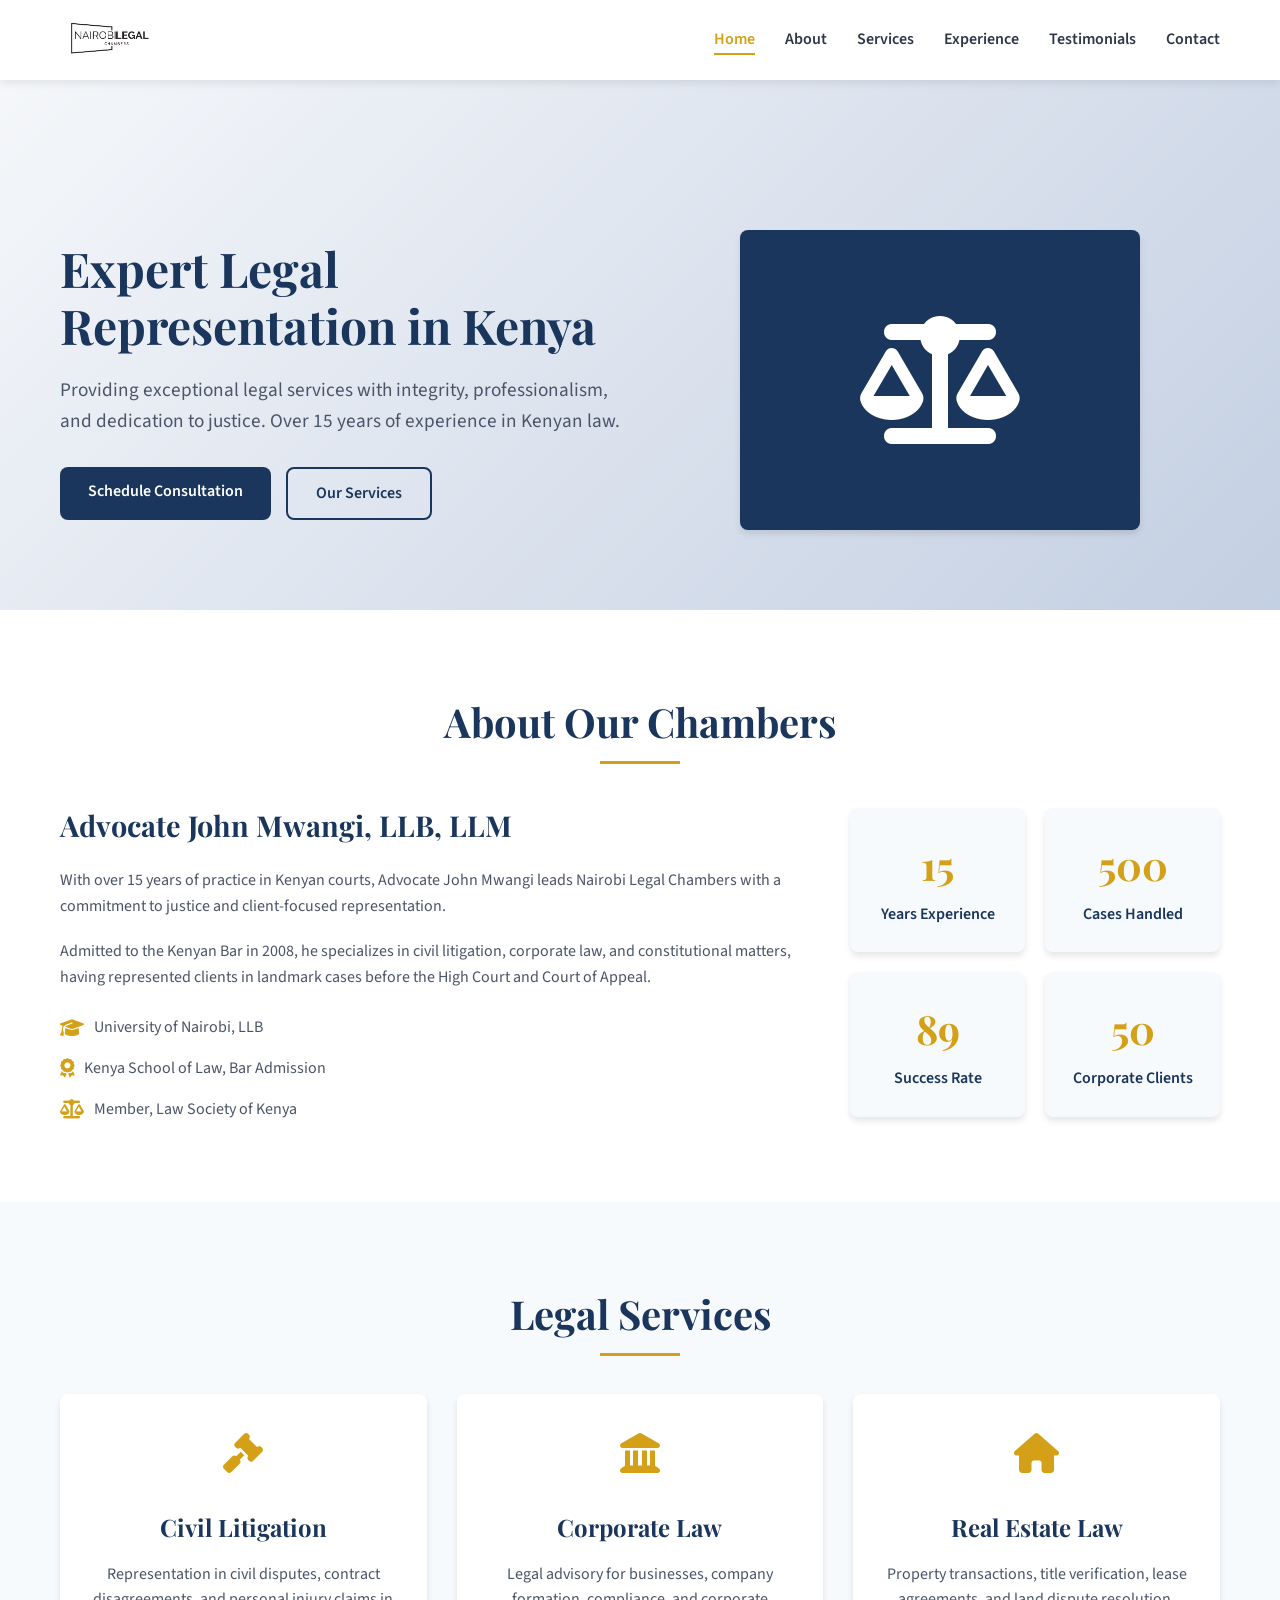
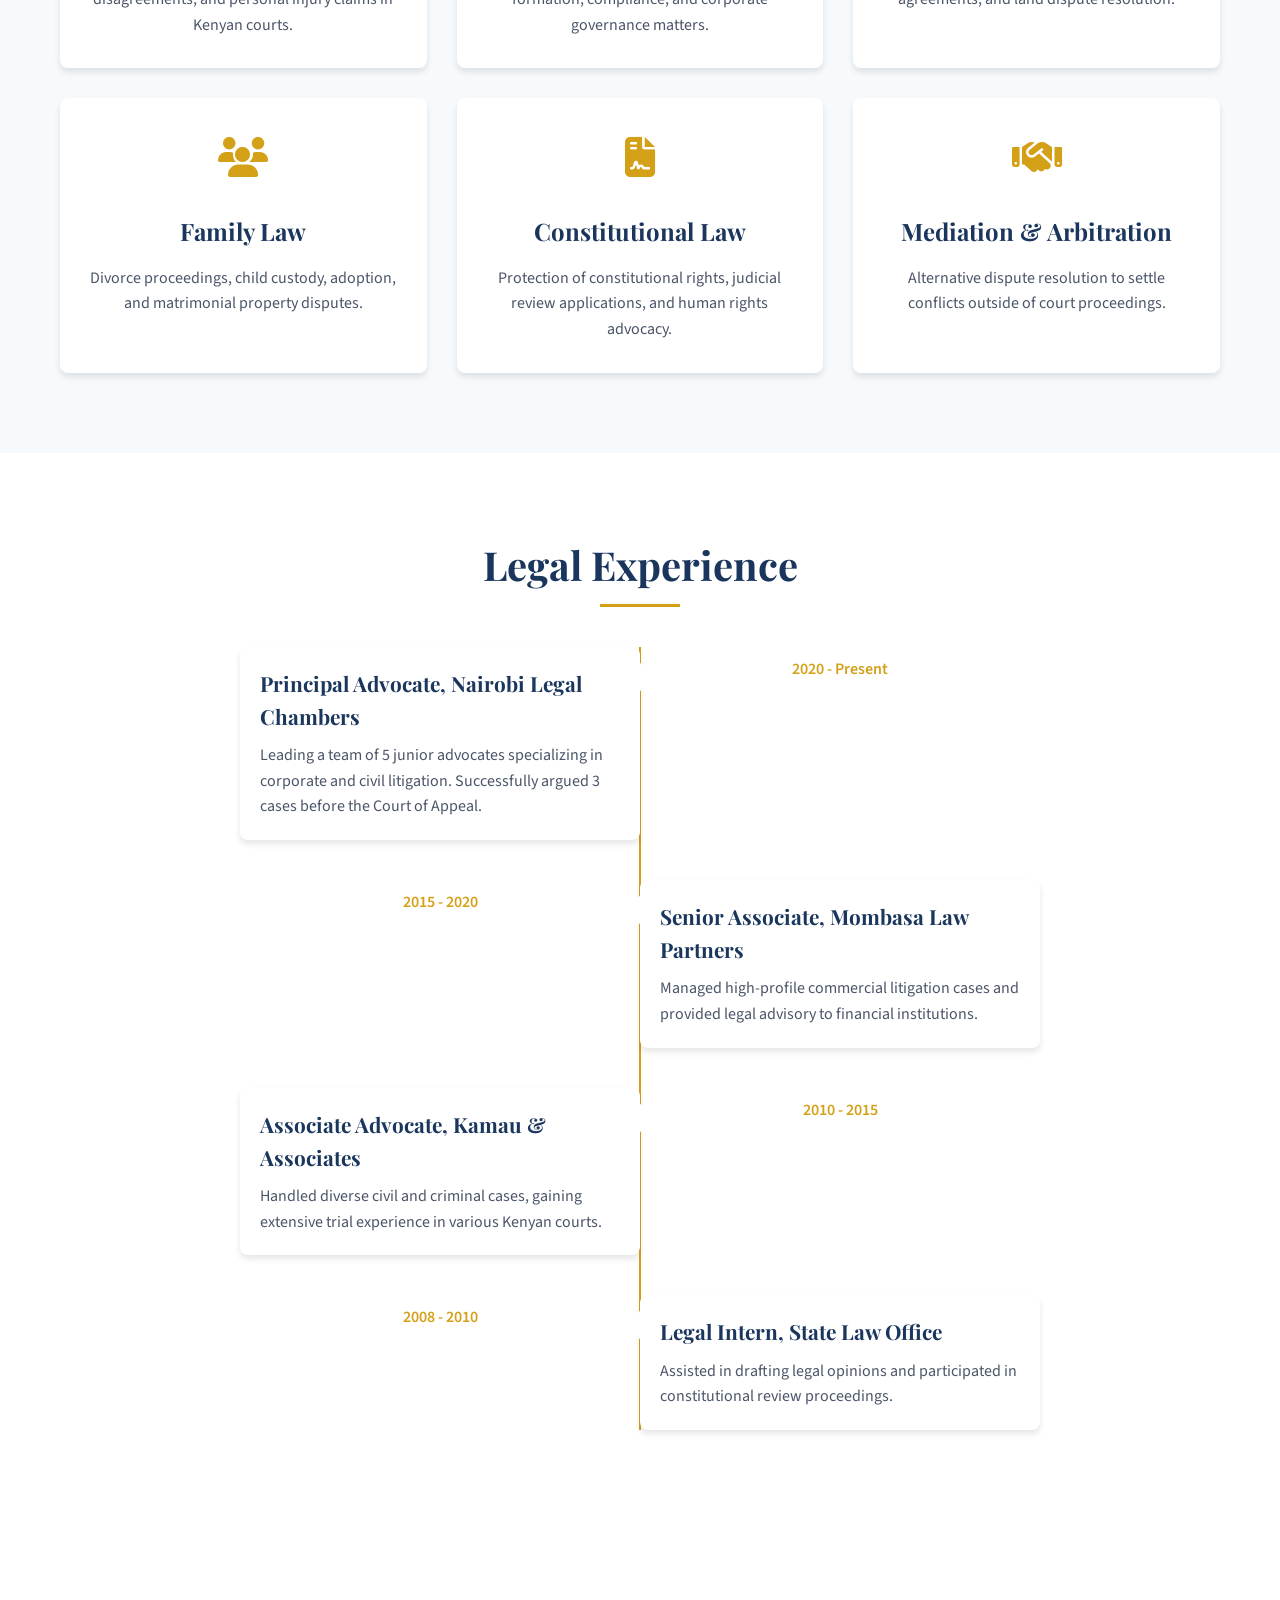
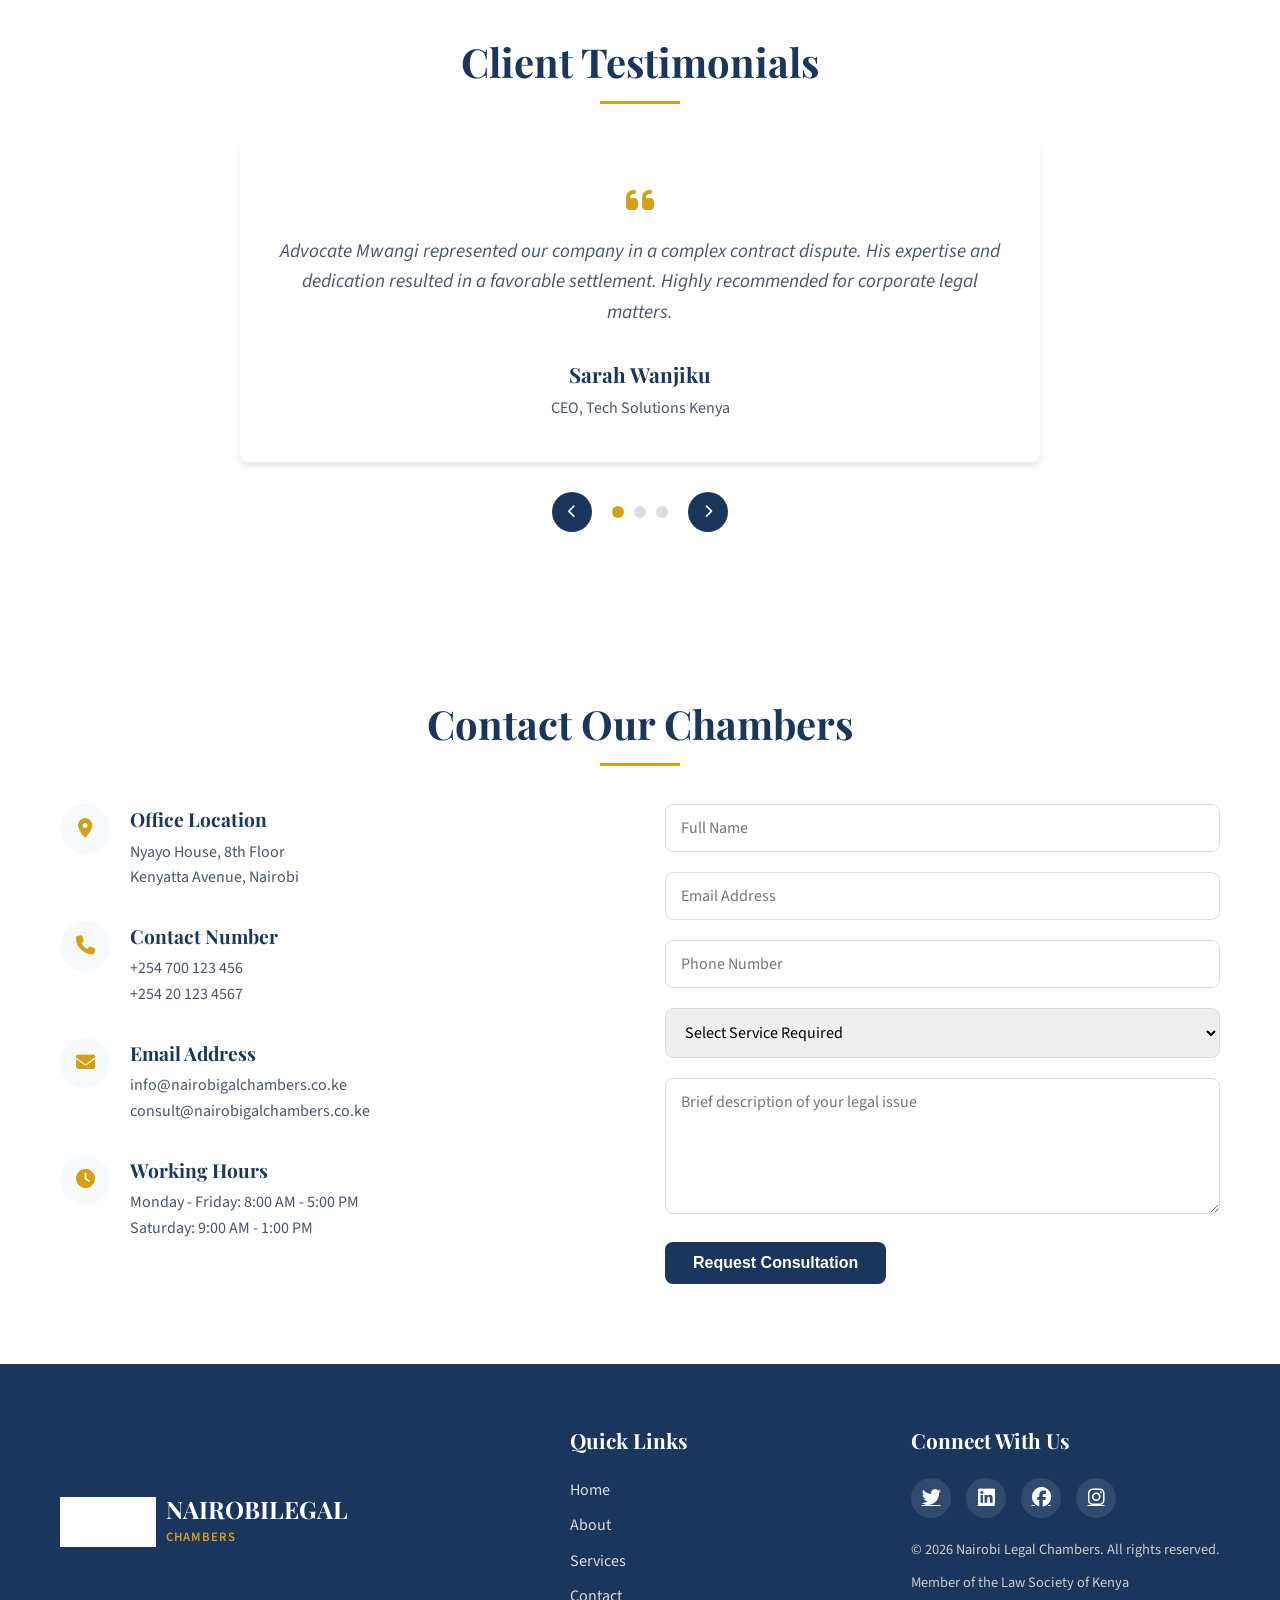
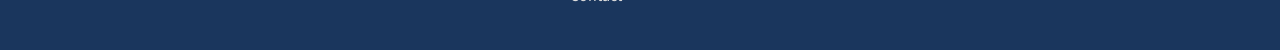
==== index.html @ 8b42ddf5 "Initial" ====
<!DOCTYPE html>
<html lang="en">
<head>
    <meta charset="UTF-8">
    <meta name="viewport" content="width=device-width, initial-scale=1.0">
    <title>Nairobi Legal Chambers | Advocate Portfolio</title>
    <link rel="stylesheet" href="https://cdnjs.cloudflare.com/ajax/libs/font-awesome/6.4.0/css/all.min.css">
    <link href="https://fonts.googleapis.com/css2?family=Playfair+Display:wght@400;700&family=Source+Sans+Pro:wght@300;400;600&display=swap" rel="stylesheet">
    <link rel="stylesheet" href="style.css">
    <link rel="icon" type="image/x-icon" href="logo.png">
</head>
<body>
    <!-- Navigation -->
    <nav class="navbar">
        <div class="container nav-container">
            <div class="logo">
                <img src="logo.png" alt="Nairobi Legal Chambers Logo" height="650" width="650px">
                
            </div>
            
            <button class="menu-toggle" id="menuToggle">
                <i class="fas fa-bars"></i>
            </button>
            
            <ul class="nav-links" id="navLinks">
                <li><a href="#home" class="nav-link active">Home</a></li>
                <li><a href="#about" class="nav-link">About</a></li>
                <li><a href="#services" class="nav-link">Services</a></li>
                <li><a href="#experience" class="nav-link">Experience</a></li>
                <li><a href="#testimonials" class="nav-link">Testimonials</a></li>
                <li><a href="#contact" class="nav-link">Contact</a></li>
            </ul>
        </div>
    </nav>

    <!-- Hero Section -->
    <section class="hero" id="home">
        <div class="container hero-container">
            <div class="hero-content">
                <h2>Expert Legal Representation in Kenya</h2>
                <p>Providing exceptional legal services with integrity, professionalism, and dedication to justice. Over 15 years of experience in Kenyan law.</p>
                <div class="hero-buttons">
                    <a href="#contact" class="btn btn-primary">Schedule Consultation</a>
                    <a href="#services" class="btn btn-secondary">Our Services</a>
                </div>
            </div>
            <div class="hero-image">
                <div class="image-placeholder">
                    <i class="fas fa-balance-scale"></i>
                </div>
            </div>
        </div>
    </section>

    <!-- About Section -->
    <section class="section about" id="about">
        <div class="container">
            <h2 class="section-title">About Our Chambers</h2>
            <div class="about-content">
                <div class="about-text">
                    <h3>Advocate John Mwangi, LLB, LLM</h3>
                    <p>With over 15 years of practice in Kenyan courts, Advocate John Mwangi leads Nairobi Legal Chambers with a commitment to justice and client-focused representation.</p>
                    <p>Admitted to the Kenyan Bar in 2008, he specializes in civil litigation, corporate law, and constitutional matters, having represented clients in landmark cases before the High Court and Court of Appeal.</p>
                    <div class="qualifications">
                        <div class="qualification-item">
                            <i class="fas fa-graduation-cap"></i>
                            <span>University of Nairobi, LLB</span>
                        </div>
                        <div class="qualification-item">
                            <i class="fas fa-award"></i>
                            <span>Kenya School of Law, Bar Admission</span>
                        </div>
                        <div class="qualification-item">
                            <i class="fas fa-balance-scale"></i>
                            <span>Member, Law Society of Kenya</span>
                        </div>
                    </div>
                </div>
                <div class="about-stats">
                    <div class="stat">
                        <h3 class="counter" data-target="15">0</h3>
                        <p>Years Experience</p>
                    </div>
                    <div class="stat">
                        <h3 class="counter" data-target="500">0</h3>
                        <p>Cases Handled</p>
                    </div>
                    <div class="stat">
                        <h3 class="counter" data-target="95">0</h3>
                        <p>Success Rate</p>
                    </div>
                    <div class="stat">
                        <h3 class="counter" data-target="50">0</h3>
                        <p>Corporate Clients</p>
                    </div>
                </div>
            </div>
        </div>
    </section>

    <!-- Services Section -->
    <section class="section services" id="services">
        <div class="container">
            <h2 class="section-title">Legal Services</h2>
            <div class="services-grid">
                <div class="service-card">
                    <div class="service-icon">
                        <i class="fas fa-gavel"></i>
                    </div>
                    <h3>Civil Litigation</h3>
                    <p>Representation in civil disputes, contract disagreements, and personal injury claims in Kenyan courts.</p>
                </div>
                <div class="service-card">
                    <div class="service-icon">
                        <i class="fas fa-landmark"></i>
                    </div>
                    <h3>Corporate Law</h3>
                    <p>Legal advisory for businesses, company formation, compliance, and corporate governance matters.</p>
                </div>
                <div class="service-card">
                    <div class="service-icon">
                        <i class="fas fa-home"></i>
                    </div>
                    <h3>Real Estate Law</h3>
                    <p>Property transactions, title verification, lease agreements, and land dispute resolution.</p>
                </div>
                <div class="service-card">
                    <div class="service-icon">
                        <i class="fas fa-users"></i>
                    </div>
                    <h3>Family Law</h3>
                    <p>Divorce proceedings, child custody, adoption, and matrimonial property disputes.</p>
                </div>
                <div class="service-card">
                    <div class="service-icon">
                        <i class="fas fa-file-contract"></i>
                    </div>
                    <h3>Constitutional Law</h3>
                    <p>Protection of constitutional rights, judicial review applications, and human rights advocacy.</p>
                </div>
                <div class="service-card">
                    <div class="service-icon">
                        <i class="fas fa-handshake"></i>
                    </div>
                    <h3>Mediation & Arbitration</h3>
                    <p>Alternative dispute resolution to settle conflicts outside of court proceedings.</p>
                </div>
            </div>
        </div>
    </section>

    <!-- Experience Section -->
    <section class="section experience" id="experience">
        <div class="container">
            <h2 class="section-title">Legal Experience</h2>
            <div class="timeline">
                <div class="timeline-item">
                    <div class="timeline-date">2020 - Present</div>
                    <div class="timeline-content">
                        <h3>Principal Advocate, Nairobi Legal Chambers</h3>
                        <p>Leading a team of 5 junior advocates specializing in corporate and civil litigation. Successfully argued 3 cases before the Court of Appeal.</p>
                    </div>
                </div>
                <div class="timeline-item">
                    <div class="timeline-date">2015 - 2020</div>
                    <div class="timeline-content">
                        <h3>Senior Associate, Mombasa Law Partners</h3>
                        <p>Managed high-profile commercial litigation cases and provided legal advisory to financial institutions.</p>
                    </div>
                </div>
                <div class="timeline-item">
                    <div class="timeline-date">2010 - 2015</div>
                    <div class="timeline-content">
                        <h3>Associate Advocate, Kamau & Associates</h3>
                        <p>Handled diverse civil and criminal cases, gaining extensive trial experience in various Kenyan courts.</p>
                    </div>
                </div>
                <div class="timeline-item">
                    <div class="timeline-date">2008 - 2010</div>
                    <div class="timeline-content">
                        <h3>Legal Intern, State Law Office</h3>
                        <p>Assisted in drafting legal opinions and participated in constitutional review proceedings.</p>
                    </div>
                </div>
            </div>
        </div>
    </section>

    <!-- Testimonials Section -->
    <section class="section testimonials" id="testimonials">
        <div class="container">
            <h2 class="section-title">Client Testimonials</h2>
            <div class="testimonials-slider">
                <div class="testimonial-slide active">
                    <div class="testimonial-content">
                        <i class="fas fa-quote-left"></i>
                        <p>Advocate Mwangi represented our company in a complex contract dispute. His expertise and dedication resulted in a favorable settlement. Highly recommended for corporate legal matters.</p>
                        <div class="client-info">
                            <h4>Sarah Wanjiku</h4>
                            <span>CEO, Tech Solutions Kenya</span>
                        </div>
                    </div>
                </div>
                <div class="testimonial-slide">
                    <div class="testimonial-content">
                        <i class="fas fa-quote-left"></i>
                        <p>During a difficult family dispute, Advocate Mwangi provided compassionate yet professional representation. He guided us through the legal process with clarity and sensitivity.</p>
                        <div class="client-info">
                            <h4>David Omondi</h4>
                            <span>Nairobi</span>
                        </div>
                    </div>
                </div>
                <div class="testimonial-slide">
                    <div class="testimonial-content">
                        <i class="fas fa-quote-left"></i>
                        <p>I consulted Nairobi Legal Chambers for a property dispute that had dragged on for years. Within months, Advocate Mwangi secured a resolution that protected my rights entirely.</p>
                        <div class="client-info">
                            <h4>Grace Akinyi</h4>
                            <span>Property Owner, Kisumu</span>
                        </div>
                    </div>
                </div>
                <div class="slider-controls">
                    <button class="slider-btn prev-btn"><i class="fas fa-chevron-left"></i></button>
                    <div class="slider-dots">
                        <span class="dot active" data-slide="0"></span>
                        <span class="dot" data-slide="1"></span>
                        <span class="dot" data-slide="2"></span>
                    </div>
                    <button class="slider-btn next-btn"><i class="fas fa-chevron-right"></i></button>
                </div>
            </div>
        </div>
    </section>

    <!-- Contact Section -->
    <section class="section contact" id="contact">
        <div class="container">
            <h2 class="section-title">Contact Our Chambers</h2>
            <div class="contact-content">
                <div class="contact-info">
                    <div class="contact-item">
                        <div class="contact-icon">
                            <i class="fas fa-map-marker-alt"></i>
                        </div>
                        <div class="contact-details">
                            <h3>Office Location</h3>
                            <p>Nyayo House, 8th Floor</p>
                            <p>Kenyatta Avenue, Nairobi</p>
                        </div>
                    </div>
                    <div class="contact-item">
                        <div class="contact-icon">
                            <i class="fas fa-phone"></i>
                        </div>
                        <div class="contact-details">
                            <h3>Contact Number</h3>
                            <p>+254 700 123 456</p>
                            <p>+254 20 123 4567</p>
                        </div>
                    </div>
                    <div class="contact-item">
                        <div class="contact-icon">
                            <i class="fas fa-envelope"></i>
                        </div>
                        <div class="contact-details">
                            <h3>Email Address</h3>
                            <p>info@nairobigalchambers.co.ke</p>
                            <p>consult@nairobigalchambers.co.ke</p>
                        </div>
                    </div>
                    <div class="contact-item">
                        <div class="contact-icon">
                            <i class="fas fa-clock"></i>
                        </div>
                        <div class="contact-details">
                            <h3>Working Hours</h3>
                            <p>Monday - Friday: 8:00 AM - 5:00 PM</p>
                            <p>Saturday: 9:00 AM - 1:00 PM</p>
                        </div>
                    </div>
                </div>
                <div class="contact-form">
                    <form id="consultationForm">
                        <div class="form-group">
                            <input type="text" id="name" placeholder="Full Name" required>
                        </div>
                        <div class="form-group">
                            <input type="email" id="email" placeholder="Email Address" required>
                        </div>
                        <div class="form-group">
                            <input type="tel" id="phone" placeholder="Phone Number">
                        </div>
                        <div class="form-group">
                            <select id="service" required>
                                <option value="">Select Service Required</option>
                                <option value="civil">Civil Litigation</option>
                                <option value="corporate">Corporate Law</option>
                                <option value="real-estate">Real Estate Law</option>
                                <option value="family">Family Law</option>
                                <option value="constitutional">Constitutional Law</option>
                                <option value="mediation">Mediation & Arbitration</option>
                            </select>
                        </div>
                        <div class="form-group">
                            <textarea id="message" rows="5" placeholder="Brief description of your legal issue" required></textarea>
                        </div>
                        <button type="submit" class="btn btn-primary">Request Consultation</button>
                    </form>
                </div>
            </div>
        </div>
    </section>

    <!-- Footer -->
    <footer class="footer">
        <div class="container">
            <div class="footer-content">
                <div class="footer-logo">
                    <img src="logo.png" alt="Nairobi Legal Chambers Logo">
                    <div class="logo-text">
                        <h2>NAIROBILEGAL</h2>
                        <span>CHAMBERS</span>
                    </div>
                </div>
                <div class="footer-links">
                    <h3>Quick Links</h3>
                    <ul>
                        <li><a href="#home">Home</a></li>
                        <li><a href="#about">About</a></li>
                        <li><a href="#services">Services</a></li>
                        <li><a href="#contact">Contact</a></li>
                    </ul>
                </div>
                <div class="footer-social">
                    <h3>Connect With Us</h3>
                    <div class="social-icons">
                        <a href="#"><i class="fab fa-twitter"></i></a>
                        <a href="#"><i class="fab fa-linkedin"></i></a>
                        <a href="#"><i class="fab fa-facebook"></i></a>
                        <a href="#"><i class="fab fa-instagram"></i></a>
                    </div>
                    <p>&copy; 2026 Nairobi Legal Chambers. All rights reserved.</p>
                    <p>Member of the Law Society of Kenya</p>
                </div>
            </div>
        </div>
    </footer>

    <script src="script.js"></script>
</body>
</html>
---- style.css ----
/* Reset and Base Styles */
* {
    margin: 0;
    padding: 0;
    box-sizing: border-box;
}

:root {
    --primary-color: #1a365d;
    --secondary-color: #d4a017;
    --accent-color: #2c5282;
    --light-color: #f7fafc;
    --dark-color: #2d3748;
    --text-color: #4a5568;
    --border-radius: 8px;
    --box-shadow: 0 4px 6px rgba(0, 0, 0, 0.1);
    --transition: all 0.3s ease;
}

html {
    scroll-behavior: smooth;
}

body {
    font-family: 'Source Sans Pro', sans-serif;
    line-height: 1.6;
    color: var(--text-color);
    background-color: #fff;
    overflow-x: hidden;
}

h1, h2, h3, h4 {
    font-family: 'Playfair Display', serif;
    color: var(--primary-color);
    font-weight: 700;
}

.container {
    width: 100%;
    max-width: 1200px;
    margin: 0 auto;
    padding: 0 20px;
}

.section {
    padding: 80px 0;
}

.section-title {
    font-size: 2.5rem;
    text-align: center;
    margin-bottom: 3rem;
    position: relative;
}

.section-title::after {
    content: '';
    position: absolute;
    bottom: -10px;
    left: 50%;
    transform: translateX(-50%);
    width: 80px;
    height: 3px;
    background-color: var(--secondary-color);
}

.btn {
    display: inline-block;
    padding: 12px 28px;
    border-radius: var(--border-radius);
    text-decoration: none;
    font-weight: 600;
    font-size: 1rem;
    transition: var(--transition);
    cursor: pointer;
    border: none;
}

.btn-primary {
    background-color: var(--primary-color);
    color: white;
}

.btn-primary:hover {
    background-color: var(--accent-color);
    transform: translateY(-3px);
    box-shadow: var(--box-shadow);
}

.btn-secondary {
    background-color: transparent;
    color: var(--primary-color);
    border: 2px solid var(--primary-color);
}

.btn-secondary:hover {
    background-color: var(--primary-color);
    color: white;
    transform: translateY(-3px);
    box-shadow: var(--box-shadow);
}

/* Navigation */
.navbar {
    position: fixed;
    top: 0;
    left: 0;
    width: 100%;
    background-color: white;
    box-shadow: 0 2px 10px rgba(0, 0, 0, 0.1);
    z-index: 1000;
    padding: 15px 0;
    transition: var(--transition);
}

.nav-container {
    display: flex;
    justify-content: space-between;
    align-items: center;
}

.logo {
    display: flex;
    align-items: center;
    gap: 10px;
}

.logo img {
    height: 50px;
    width: auto;
}

.menu-toggle {
    display: none;
    background: none;
    border: none;
    font-size: 1.5rem;
    color: var(--primary-color);
    cursor: pointer;
}

.nav-links {
    display: flex;
    list-style: none;
    gap: 30px;
}

.nav-link {
    text-decoration: none;
    color: var(--dark-color);
    font-weight: 600;
    font-size: 1rem;
    transition: var(--transition);
    position: relative;
    padding: 5px 0;
}

.nav-link:hover, .nav-link.active {
    color: var(--secondary-color);
}

.nav-link.active::after {
    content: '';
    position: absolute;
    bottom: 0;
    left: 0;
    width: 100%;
    height: 2px;
    background-color: var(--secondary-color);
}

/* Hero Section */
.hero {
    padding: 150px 0 80px;
    background: linear-gradient(135deg, #f5f7fa 0%, #c3cfe2 100%);
    margin-top: 80px;
}

.hero-container {
    display: flex;
    align-items: center;
    justify-content: space-between;
    gap: 40px;
}

.hero-content {
    flex: 1;
}

.hero-content h2 {
    font-size: 3rem;
    line-height: 1.2;
    margin-bottom: 20px;
}

.hero-content p {
    font-size: 1.2rem;
    margin-bottom: 30px;
    color: var(--text-color);
}

.hero-buttons {
    display: flex;
    gap: 15px;
}

.hero-image {
    flex: 1;
    display: flex;
    justify-content: center;
}

.image-placeholder {
    width: 400px;
    height: 300px;
    background-color: var(--primary-color);
    border-radius: var(--border-radius);
    display: flex;
    align-items: center;
    justify-content: center;
    color: white;
    font-size: 8rem;
    box-shadow: var(--box-shadow);
}

/* About Section */
.about-content {
    display: flex;
    gap: 50px;
    align-items: center;
    margin-top: 30px;
}

.about-text {
    flex: 2;
}

.about-text h3 {
    font-size: 1.8rem;
    margin-bottom: 20px;
}

.about-text p {
    margin-bottom: 20px;
}

.qualifications {
    display: flex;
    flex-direction: column;
    gap: 15px;
    margin-top: 25px;
}

.qualification-item {
    display: flex;
    align-items: center;
    gap: 10px;
}

.qualification-item i {
    color: var(--secondary-color);
    font-size: 1.2rem;
}

.about-stats {
    flex: 1;
    display: grid;
    grid-template-columns: repeat(2, 1fr);
    gap: 20px;
}

.stat {
    text-align: center;
    padding: 25px 15px;
    background-color: var(--light-color);
    border-radius: var(--border-radius);
    box-shadow: var(--box-shadow);
    transition: var(--transition);
}

.stat:hover {
    transform: translateY(-5px);
}

.stat h3 {
    font-size: 2.5rem;
    color: var(--secondary-color);
    margin-bottom: 5px;
}

.stat p {
    font-weight: 600;
    color: var(--primary-color);
}

/* Services Section */
.services {
    background-color: var(--light-color);
}

.services-grid {
    display: grid;
    grid-template-columns: repeat(3, 1fr);
    gap: 30px;
    margin-top: 40px;
}

.service-card {
    background-color: white;
    border-radius: var(--border-radius);
    padding: 30px;
    box-shadow: var(--box-shadow);
    transition: var(--transition);
    text-align: center;
}

.service-card:hover {
    transform: translateY(-10px);
    box-shadow: 0 10px 20px rgba(0, 0, 0, 0.1);
}

.service-icon {
    font-size: 2.5rem;
    color: var(--secondary-color);
    margin-bottom: 20px;
}

.service-card h3 {
    font-size: 1.5rem;
    margin-bottom: 15px;
}

/* Experience Section */
.timeline {
    position: relative;
    max-width: 800px;
    margin: 50px auto 0;
}

.timeline::before {
    content: '';
    position: absolute;
    left: 50%;
    transform: translateX(-50%);
    width: 2px;
    height: 100%;
    background-color: var(--secondary-color);
}

.timeline-item {
    display: flex;
    margin-bottom: 40px;
    position: relative;
}

.timeline-item:nth-child(odd) {
    flex-direction: row-reverse;
}

.timeline-date {
    flex: 1;
    padding: 10px 20px;
    text-align: center;
    font-weight: 600;
    color: var(--secondary-color);
}

.timeline-content {
    flex: 1;
    padding: 20px;
    background-color: white;
    border-radius: var(--border-radius);
    box-shadow: var(--box-shadow);
    position: relative;
}

.timeline-content::before {
    content: '';
    position: absolute;
    top: 20px;
    width: 20px;
    height: 20px;
    background-color: white;
    transform: rotate(45deg);
}

.timeline-item:nth-child(even) .timeline-content::before {
    left: -10px;
}

.timeline-item:nth-child(odd) .timeline-content::before {
    right: -10px;
}

.timeline-content h3 {
    font-size: 1.3rem;
    margin-bottom: 10px;
}

/* Testimonials */
.testimonials-slider {
    max-width: 800px;
    margin: 50px auto 0;
    position: relative;
}

.testimonial-slide {
    display: none;
    background-color: white;
    border-radius: var(--border-radius);
    padding: 40px;
    box-shadow: var(--box-shadow);
    text-align: center;
}

.testimonial-slide.active {
    display: block;
    animation: fadeIn 0.8s ease;
}

@keyframes fadeIn {
    from { opacity: 0; }
    to { opacity: 1; }
}

.testimonial-content i {
    font-size: 2rem;
    color: var(--secondary-color);
    margin-bottom: 20px;
}

.testimonial-content p {
    font-size: 1.2rem;
    font-style: italic;
    margin-bottom: 30px;
}

.client-info h4 {
    font-size: 1.3rem;
    margin-bottom: 5px;
}

.slider-controls {
    display: flex;
    justify-content: center;
    align-items: center;
    margin-top: 30px;
    gap: 20px;
}

.slider-btn {
    background-color: var(--primary-color);
    color: white;
    border: none;
    width: 40px;
    height: 40px;
    border-radius: 50%;
    cursor: pointer;
    transition: var(--transition);
}

.slider-btn:hover {
    background-color: var(--secondary-color);
}

.slider-dots {
    display: flex;
    gap: 10px;
}

.dot {
    width: 12px;
    height: 12px;
    border-radius: 50%;
    background-color: #ddd;
    cursor: pointer;
    transition: var(--transition);
}

.dot.active, .dot:hover {
    background-color: var(--secondary-color);
}

/* Contact Section */
.contact-content {
    display: flex;
    gap: 50px;
    margin-top: 40px;
}

.contact-info {
    flex: 1;
}

.contact-item {
    display: flex;
    gap: 20px;
    margin-bottom: 30px;
    align-items: flex-start;
}

.contact-icon {
    background-color: var(--light-color);
    width: 50px;
    height: 50px;
    border-radius: 50%;
    display: flex;
    align-items: center;
    justify-content: center;
    color: var(--secondary-color);
    font-size: 1.2rem;
}

.contact-details h3 {
    font-size: 1.2rem;
    margin-bottom: 5px;
}

.contact-form {
    flex: 1;
}

.form-group {
    margin-bottom: 20px;
}

.form-group input,
.form-group select,
.form-group textarea {
    width: 100%;
    padding: 12px 15px;
    border: 1px solid #ddd;
    border-radius: var(--border-radius);
    font-family: 'Source Sans Pro', sans-serif;
    font-size: 1rem;
    transition: var(--transition);
}

.form-group input:focus,
.form-group select:focus,
.form-group textarea:focus {
    outline: none;
    border-color: var(--secondary-color);
    box-shadow: 0 0 0 2px rgba(212, 160, 23, 0.2);
}

.form-group textarea {
    resize: vertical;
}

/* Footer */
.footer {
    background-color: var(--primary-color);
    color: white;
    padding: 60px 0 30px;
}

.footer-content {
    display: flex;
    justify-content: space-between;
    gap: 40px;
}

.footer-logo {
    display: flex;
    align-items: center;
    gap: 10px;
}

.footer-logo img {
    height: 50px;
    width: auto;
    filter: brightness(0) invert(1);
}

.footer-logo h2 {
    color: white;
    font-size: 1.5rem;
    line-height: 1.2;
    margin-bottom: 0;
}

.footer-logo span {
    color: var(--secondary-color);
    font-size: 0.8rem;
    font-weight: 600;
    letter-spacing: 1px;
}

.footer-links h3,
.footer-social h3 {
    color: white;
    font-size: 1.3rem;
    margin-bottom: 20px;
}

.footer-links ul {
    list-style: none;
}

.footer-links li {
    margin-bottom: 10px;
}

.footer-links a {
    color: #ddd;
    text-decoration: none;
    transition: var(--transition);
}

.footer-links a:hover {
    color: var(--secondary-color);
}

.social-icons {
    display: flex;
    gap: 15px;
    margin-bottom: 20px;
}

.social-icons a {
    display: inline-flex;
    align-items: center;
    justify-content: center;
    width: 40px;
    height: 40px;
    background-color: rgba(255, 255, 255, 0.1);
    border-radius: 50%;
    color: white;
    font-size: 1.2rem;
    transition: var(--transition);
}

.social-icons a:hover {
    background-color: var(--secondary-color);
    transform: translateY(-3px);
}

.footer-social p {
    margin-top: 10px;
    font-size: 0.9rem;
    color: #ccc;
}

/* Responsive Design */
@media (max-width: 992px) {
    .hero-container {
        flex-direction: column;
        text-align: center;
    }
    
    .hero-content h2 {
        font-size: 2.5rem;
    }
    
    .hero-buttons {
        justify-content: center;
    }
    
    .about-content {
        flex-direction: column;
    }
    
    .services-grid {
        grid-template-columns: repeat(2, 1fr);
    }
    
    .timeline::before {
        left: 30px;
    }
    
    .timeline-item {
        flex-direction: row !important;
    }
    
    .timeline-date {
        flex: 0 0 100px;
        text-align: left;
    }
    
    .timeline-item:nth-child(odd) .timeline-content::before,
    .timeline-item:nth-child(even) .timeline-content::before {
        left: -10px;
        right: auto;
    }
    
    .contact-content {
        flex-direction: column;
    }
    
    .footer-content {
        flex-direction: column;
        text-align: center;
    }
    
    .footer-logo {
        justify-content: center;
    }
}

@media (max-width: 768px) {
    .menu-toggle {
        display: block;
    }
    
    .nav-links {
        position: fixed;
        top: 80px;
        left: -100%;
        flex-direction: column;
        background-color: white;
        width: 100%;
        text-align: center;
        padding: 20px 0;
        box-shadow: 0 10px 15px rgba(0, 0, 0, 0.1);
        transition: var(--transition);
        z-index: 999;
    }
    
    .nav-links.active {
        left: 0;
    }
    
    .hero {
        padding: 130px 0 60px;
    }
    
    .hero-content h2 {
        font-size: 2rem;
    }
    
    .section-title {
        font-size: 2rem;
    }
    
    .services-grid {
        grid-template-columns: 1fr;
    }
    
    .about-stats {
        grid-template-columns: repeat(2, 1fr);
    }
    
    .image-placeholder {
        width: 300px;
        height: 250px;
        font-size: 6rem;
    }
}

@media (max-width: 576px) {
    .hero-buttons {
        flex-direction: column;
        align-items: center;
    }
    
    .btn {
        width: 100%;
        max-width: 250px;
        margin-bottom: 10px;
    }
    
    .about-stats {
        grid-template-columns: 1fr;
    }
    
    .stat h3 {
        font-size: 2rem;
    }
    
    .testimonial-slide {
        padding: 30px 20px;
    }
}
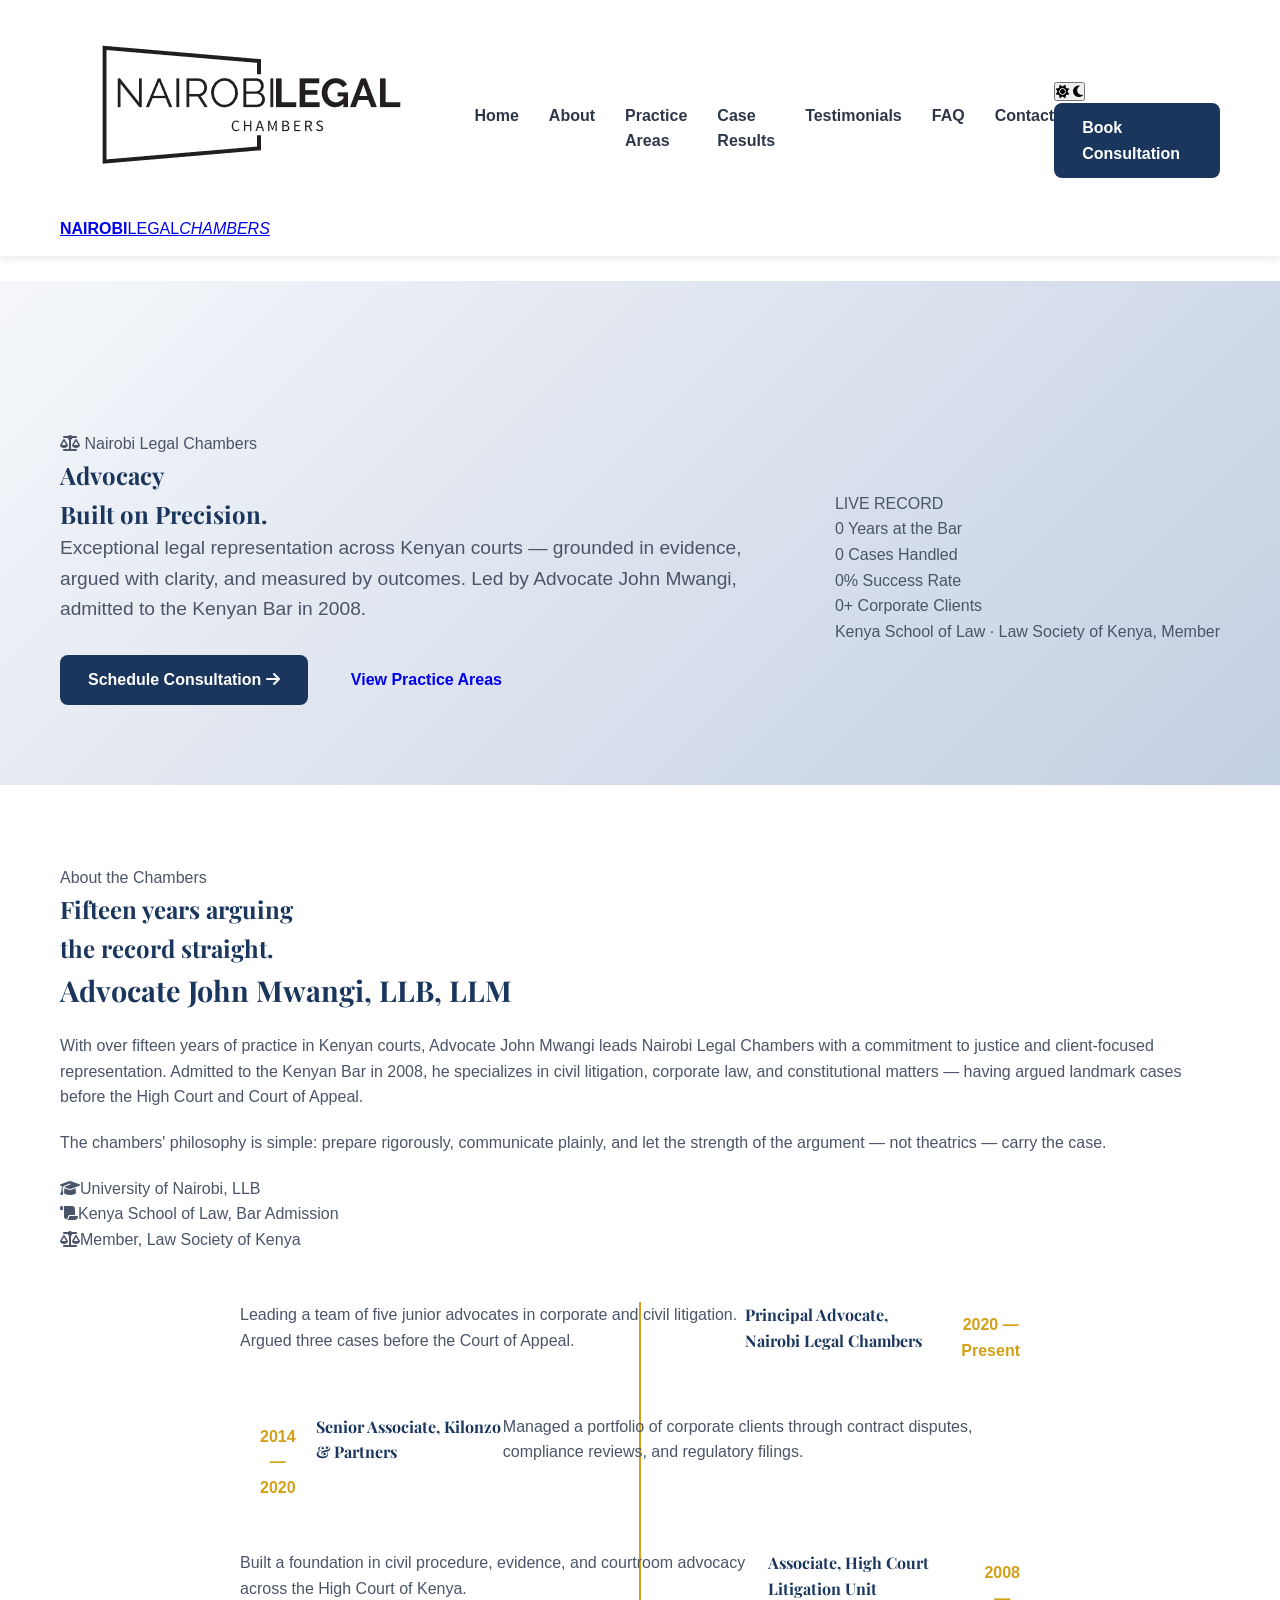
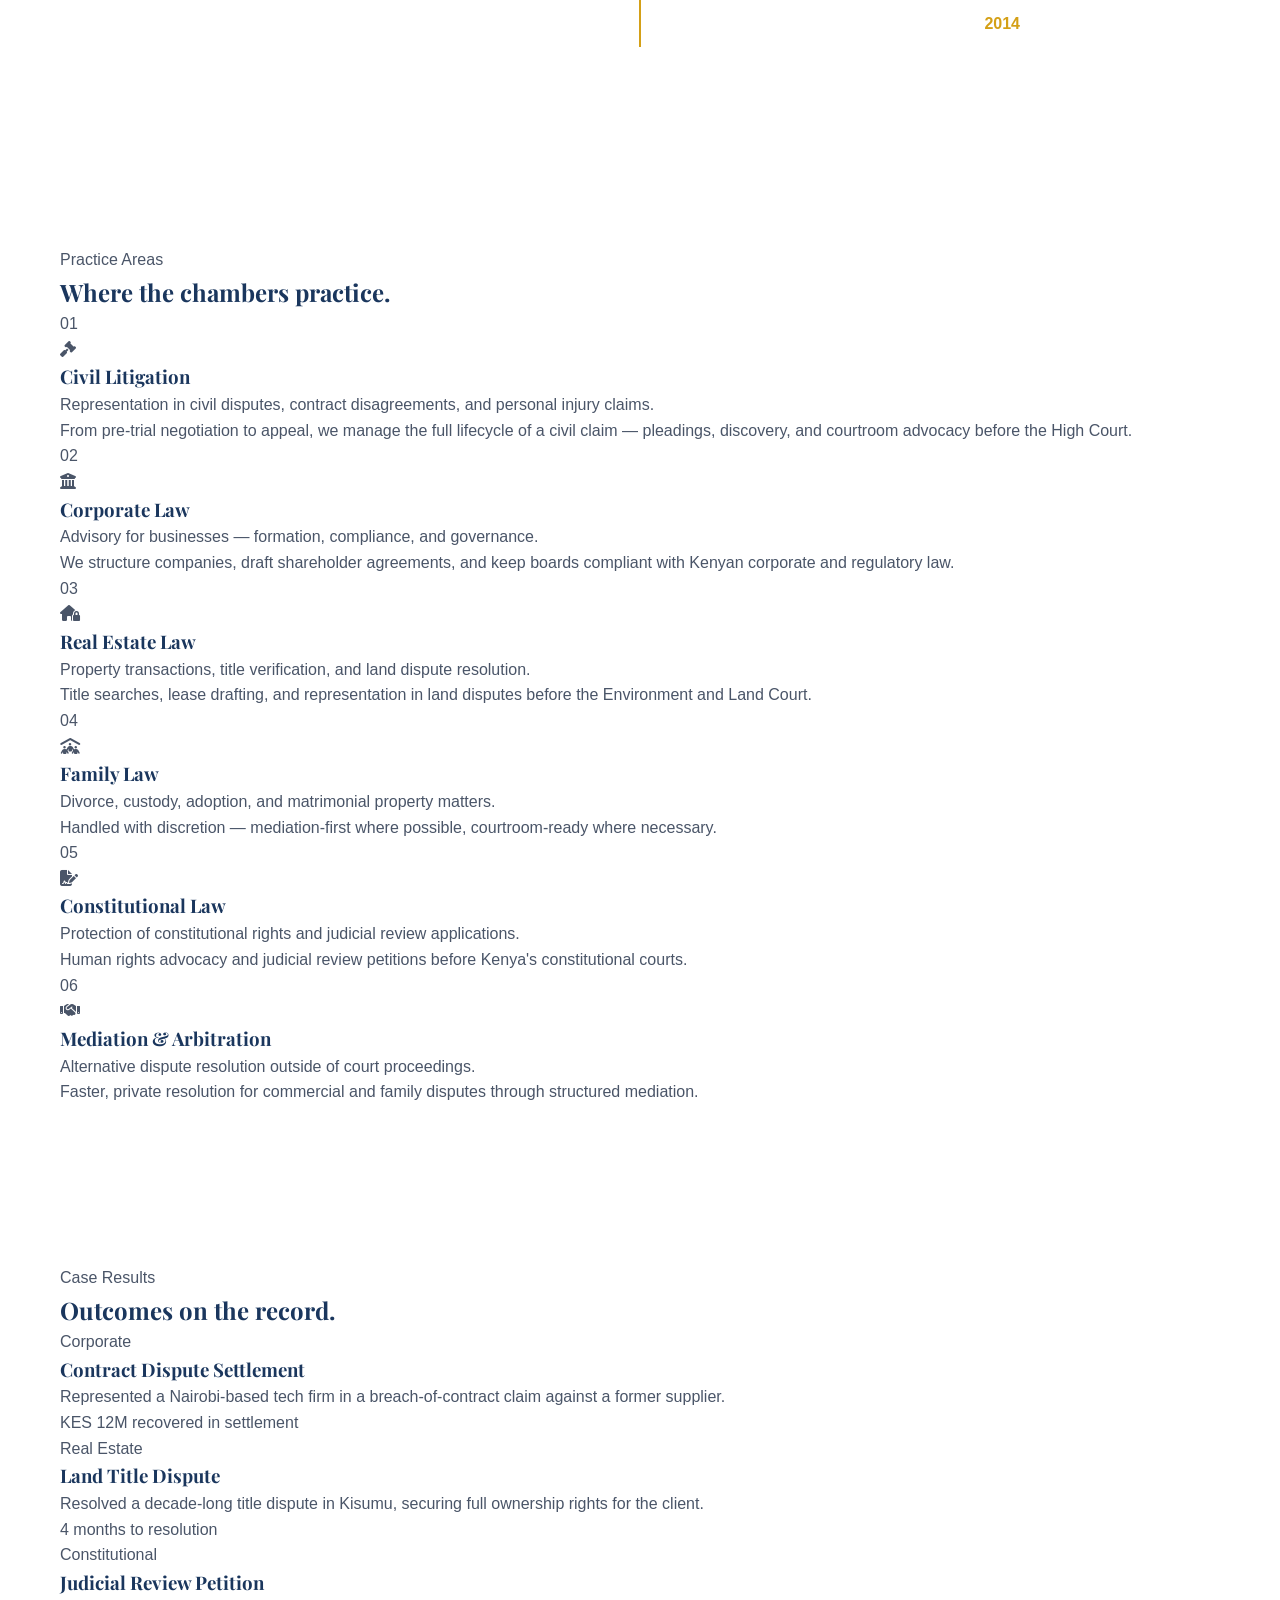
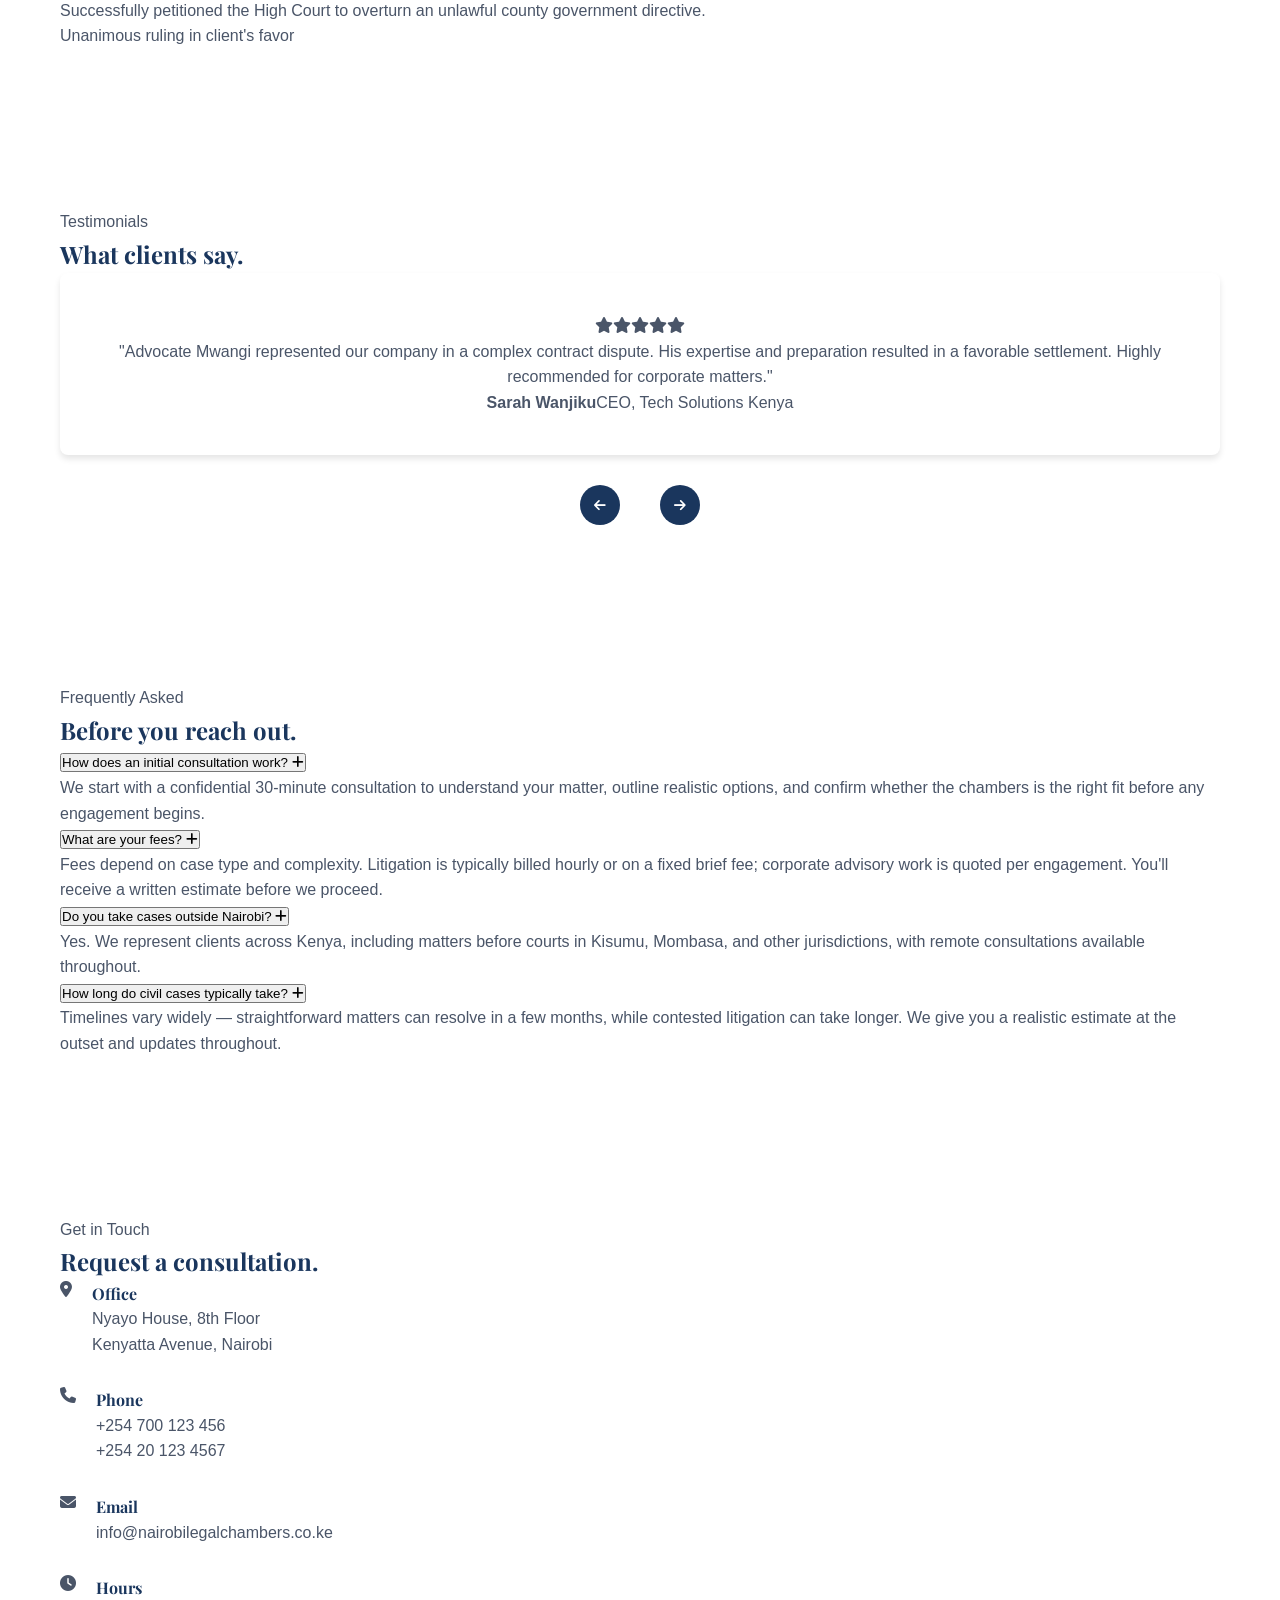
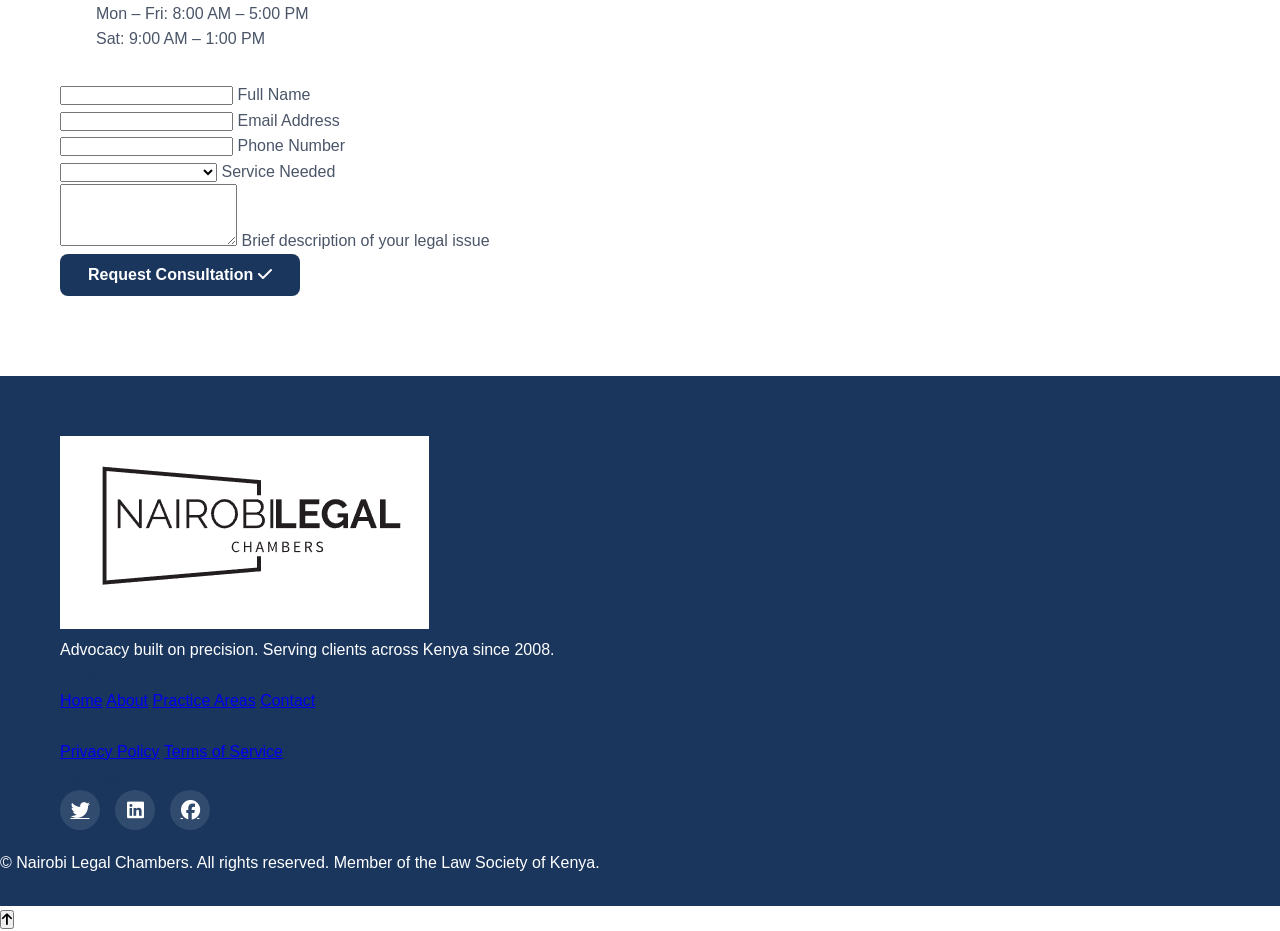
==== commit 8e7ad05d: "UI change 1" ====
--- a/index.html
+++ b/index.html
@@ -1,353 +1,409 @@
 <!DOCTYPE html>
 <html lang="en">
 <head>
-    <meta charset="UTF-8">
-    <meta name="viewport" content="width=device-width, initial-scale=1.0">
-    <title>Nairobi Legal Chambers | Advocate Portfolio</title>
-    <link rel="stylesheet" href="https://cdnjs.cloudflare.com/ajax/libs/font-awesome/6.4.0/css/all.min.css">
-    <link href="https://fonts.googleapis.com/css2?family=Playfair+Display:wght@400;700&family=Source+Sans+Pro:wght@300;400;600&display=swap" rel="stylesheet">
-    <link rel="stylesheet" href="style.css">
-    <link rel="icon" type="image/x-icon" href="logo.png">
+<meta charset="UTF-8">
+<meta name="viewport" content="width=device-width, initial-scale=1.0">
+<title>Nairobi Legal Chambers | Advocate John Mwangi</title>
+<meta name="description" content="Nairobi Legal Chambers — civil litigation, corporate law, and constitutional advocacy in Kenya, led by Advocate John Mwangi.">
+<link rel="preconnect" href="https://fonts.googleapis.com">
+<link href="https://fonts.googleapis.com/css2?family=Playfair+Display:wght@500;600;700;800&family=Inter:wght@300;400;500;600;700&display=swap" rel="stylesheet">
+<link rel="stylesheet" href="https://cdnjs.cloudflare.com/ajax/libs/font-awesome/6.4.0/css/all.min.css">
+<link rel="stylesheet" href="style.css">
+<link rel="icon" type="image/png" href="logo.png">
 </head>
 <body>
-    <!-- Navigation -->
-    <nav class="navbar">
-        <div class="container nav-container">
-            <div class="logo">
-                <img src="logo.png" alt="Nairobi Legal Chambers Logo" height="650" width="650px">
-                
-            </div>
-            
-            <button class="menu-toggle" id="menuToggle">
-                <i class="fas fa-bars"></i>
-            </button>
-            
-            <ul class="nav-links" id="navLinks">
-                <li><a href="#home" class="nav-link active">Home</a></li>
-                <li><a href="#about" class="nav-link">About</a></li>
-                <li><a href="#services" class="nav-link">Services</a></li>
-                <li><a href="#experience" class="nav-link">Experience</a></li>
-                <li><a href="#testimonials" class="nav-link">Testimonials</a></li>
-                <li><a href="#contact" class="nav-link">Contact</a></li>
-            </ul>
-        </div>
-    </nav>
-
-    <!-- Hero Section -->
-    <section class="hero" id="home">
-        <div class="container hero-container">
-            <div class="hero-content">
-                <h2>Expert Legal Representation in Kenya</h2>
-                <p>Providing exceptional legal services with integrity, professionalism, and dedication to justice. Over 15 years of experience in Kenyan law.</p>
-                <div class="hero-buttons">
-                    <a href="#contact" class="btn btn-primary">Schedule Consultation</a>
-                    <a href="#services" class="btn btn-secondary">Our Services</a>
-                </div>
-            </div>
-            <div class="hero-image">
-                <div class="image-placeholder">
-                    <i class="fas fa-balance-scale"></i>
-                </div>
-            </div>
-        </div>
-    </section>
-
-    <!-- About Section -->
-    <section class="section about" id="about">
-        <div class="container">
-            <h2 class="section-title">About Our Chambers</h2>
-            <div class="about-content">
-                <div class="about-text">
-                    <h3>Advocate John Mwangi, LLB, LLM</h3>
-                    <p>With over 15 years of practice in Kenyan courts, Advocate John Mwangi leads Nairobi Legal Chambers with a commitment to justice and client-focused representation.</p>
-                    <p>Admitted to the Kenyan Bar in 2008, he specializes in civil litigation, corporate law, and constitutional matters, having represented clients in landmark cases before the High Court and Court of Appeal.</p>
-                    <div class="qualifications">
-                        <div class="qualification-item">
-                            <i class="fas fa-graduation-cap"></i>
-                            <span>University of Nairobi, LLB</span>
-                        </div>
-                        <div class="qualification-item">
-                            <i class="fas fa-award"></i>
-                            <span>Kenya School of Law, Bar Admission</span>
-                        </div>
-                        <div class="qualification-item">
-                            <i class="fas fa-balance-scale"></i>
-                            <span>Member, Law Society of Kenya</span>
-                        </div>
-                    </div>
-                </div>
-                <div class="about-stats">
-                    <div class="stat">
-                        <h3 class="counter" data-target="15">0</h3>
-                        <p>Years Experience</p>
-                    </div>
-                    <div class="stat">
-                        <h3 class="counter" data-target="500">0</h3>
-                        <p>Cases Handled</p>
-                    </div>
-                    <div class="stat">
-                        <h3 class="counter" data-target="95">0</h3>
-                        <p>Success Rate</p>
-                    </div>
-                    <div class="stat">
-                        <h3 class="counter" data-target="50">0</h3>
-                        <p>Corporate Clients</p>
-                    </div>
-                </div>
-            </div>
-        </div>
-    </section>
-
-    <!-- Services Section -->
-    <section class="section services" id="services">
-        <div class="container">
-            <h2 class="section-title">Legal Services</h2>
-            <div class="services-grid">
-                <div class="service-card">
-                    <div class="service-icon">
-                        <i class="fas fa-gavel"></i>
-                    </div>
-                    <h3>Civil Litigation</h3>
-                    <p>Representation in civil disputes, contract disagreements, and personal injury claims in Kenyan courts.</p>
-                </div>
-                <div class="service-card">
-                    <div class="service-icon">
-                        <i class="fas fa-landmark"></i>
-                    </div>
-                    <h3>Corporate Law</h3>
-                    <p>Legal advisory for businesses, company formation, compliance, and corporate governance matters.</p>
-                </div>
-                <div class="service-card">
-                    <div class="service-icon">
-                        <i class="fas fa-home"></i>
-                    </div>
-                    <h3>Real Estate Law</h3>
-                    <p>Property transactions, title verification, lease agreements, and land dispute resolution.</p>
-                </div>
-                <div class="service-card">
-                    <div class="service-icon">
-                        <i class="fas fa-users"></i>
-                    </div>
-                    <h3>Family Law</h3>
-                    <p>Divorce proceedings, child custody, adoption, and matrimonial property disputes.</p>
-                </div>
-                <div class="service-card">
-                    <div class="service-icon">
-                        <i class="fas fa-file-contract"></i>
-                    </div>
-                    <h3>Constitutional Law</h3>
-                    <p>Protection of constitutional rights, judicial review applications, and human rights advocacy.</p>
-                </div>
-                <div class="service-card">
-                    <div class="service-icon">
-                        <i class="fas fa-handshake"></i>
-                    </div>
-                    <h3>Mediation & Arbitration</h3>
-                    <p>Alternative dispute resolution to settle conflicts outside of court proceedings.</p>
-                </div>
-            </div>
-        </div>
-    </section>
-
-    <!-- Experience Section -->
-    <section class="section experience" id="experience">
-        <div class="container">
-            <h2 class="section-title">Legal Experience</h2>
-            <div class="timeline">
-                <div class="timeline-item">
-                    <div class="timeline-date">2020 - Present</div>
-                    <div class="timeline-content">
-                        <h3>Principal Advocate, Nairobi Legal Chambers</h3>
-                        <p>Leading a team of 5 junior advocates specializing in corporate and civil litigation. Successfully argued 3 cases before the Court of Appeal.</p>
-                    </div>
-                </div>
-                <div class="timeline-item">
-                    <div class="timeline-date">2015 - 2020</div>
-                    <div class="timeline-content">
-                        <h3>Senior Associate, Mombasa Law Partners</h3>
-                        <p>Managed high-profile commercial litigation cases and provided legal advisory to financial institutions.</p>
-                    </div>
-                </div>
-                <div class="timeline-item">
-                    <div class="timeline-date">2010 - 2015</div>
-                    <div class="timeline-content">
-                        <h3>Associate Advocate, Kamau & Associates</h3>
-                        <p>Handled diverse civil and criminal cases, gaining extensive trial experience in various Kenyan courts.</p>
-                    </div>
-                </div>
-                <div class="timeline-item">
-                    <div class="timeline-date">2008 - 2010</div>
-                    <div class="timeline-content">
-                        <h3>Legal Intern, State Law Office</h3>
-                        <p>Assisted in drafting legal opinions and participated in constitutional review proceedings.</p>
-                    </div>
-                </div>
-            </div>
-        </div>
-    </section>
-
-    <!-- Testimonials Section -->
-    <section class="section testimonials" id="testimonials">
-        <div class="container">
-            <h2 class="section-title">Client Testimonials</h2>
-            <div class="testimonials-slider">
-                <div class="testimonial-slide active">
-                    <div class="testimonial-content">
-                        <i class="fas fa-quote-left"></i>
-                        <p>Advocate Mwangi represented our company in a complex contract dispute. His expertise and dedication resulted in a favorable settlement. Highly recommended for corporate legal matters.</p>
-                        <div class="client-info">
-                            <h4>Sarah Wanjiku</h4>
-                            <span>CEO, Tech Solutions Kenya</span>
-                        </div>
-                    </div>
-                </div>
-                <div class="testimonial-slide">
-                    <div class="testimonial-content">
-                        <i class="fas fa-quote-left"></i>
-                        <p>During a difficult family dispute, Advocate Mwangi provided compassionate yet professional representation. He guided us through the legal process with clarity and sensitivity.</p>
-                        <div class="client-info">
-                            <h4>David Omondi</h4>
-                            <span>Nairobi</span>
-                        </div>
-                    </div>
-                </div>
-                <div class="testimonial-slide">
-                    <div class="testimonial-content">
-                        <i class="fas fa-quote-left"></i>
-                        <p>I consulted Nairobi Legal Chambers for a property dispute that had dragged on for years. Within months, Advocate Mwangi secured a resolution that protected my rights entirely.</p>
-                        <div class="client-info">
-                            <h4>Grace Akinyi</h4>
-                            <span>Property Owner, Kisumu</span>
-                        </div>
-                    </div>
-                </div>
-                <div class="slider-controls">
-                    <button class="slider-btn prev-btn"><i class="fas fa-chevron-left"></i></button>
-                    <div class="slider-dots">
-                        <span class="dot active" data-slide="0"></span>
-                        <span class="dot" data-slide="1"></span>
-                        <span class="dot" data-slide="2"></span>
-                    </div>
-                    <button class="slider-btn next-btn"><i class="fas fa-chevron-right"></i></button>
-                </div>
-            </div>
-        </div>
-    </section>
-
-    <!-- Contact Section -->
-    <section class="section contact" id="contact">
-        <div class="container">
-            <h2 class="section-title">Contact Our Chambers</h2>
-            <div class="contact-content">
-                <div class="contact-info">
-                    <div class="contact-item">
-                        <div class="contact-icon">
-                            <i class="fas fa-map-marker-alt"></i>
-                        </div>
-                        <div class="contact-details">
-                            <h3>Office Location</h3>
-                            <p>Nyayo House, 8th Floor</p>
-                            <p>Kenyatta Avenue, Nairobi</p>
-                        </div>
-                    </div>
-                    <div class="contact-item">
-                        <div class="contact-icon">
-                            <i class="fas fa-phone"></i>
-                        </div>
-                        <div class="contact-details">
-                            <h3>Contact Number</h3>
-                            <p>+254 700 123 456</p>
-                            <p>+254 20 123 4567</p>
-                        </div>
-                    </div>
-                    <div class="contact-item">
-                        <div class="contact-icon">
-                            <i class="fas fa-envelope"></i>
-                        </div>
-                        <div class="contact-details">
-                            <h3>Email Address</h3>
-                            <p>info@nairobigalchambers.co.ke</p>
-                            <p>consult@nairobigalchambers.co.ke</p>
-                        </div>
-                    </div>
-                    <div class="contact-item">
-                        <div class="contact-icon">
-                            <i class="fas fa-clock"></i>
-                        </div>
-                        <div class="contact-details">
-                            <h3>Working Hours</h3>
-                            <p>Monday - Friday: 8:00 AM - 5:00 PM</p>
-                            <p>Saturday: 9:00 AM - 1:00 PM</p>
-                        </div>
-                    </div>
-                </div>
-                <div class="contact-form">
-                    <form id="consultationForm">
-                        <div class="form-group">
-                            <input type="text" id="name" placeholder="Full Name" required>
-                        </div>
-                        <div class="form-group">
-                            <input type="email" id="email" placeholder="Email Address" required>
-                        </div>
-                        <div class="form-group">
-                            <input type="tel" id="phone" placeholder="Phone Number">
-                        </div>
-                        <div class="form-group">
-                            <select id="service" required>
-                                <option value="">Select Service Required</option>
-                                <option value="civil">Civil Litigation</option>
-                                <option value="corporate">Corporate Law</option>
-                                <option value="real-estate">Real Estate Law</option>
-                                <option value="family">Family Law</option>
-                                <option value="constitutional">Constitutional Law</option>
-                                <option value="mediation">Mediation & Arbitration</option>
-                            </select>
-                        </div>
-                        <div class="form-group">
-                            <textarea id="message" rows="5" placeholder="Brief description of your legal issue" required></textarea>
-                        </div>
-                        <button type="submit" class="btn btn-primary">Request Consultation</button>
-                    </form>
-                </div>
-            </div>
-        </div>
-    </section>
-
-    <!-- Footer -->
-    <footer class="footer">
-        <div class="container">
-            <div class="footer-content">
-                <div class="footer-logo">
-                    <img src="logo.png" alt="Nairobi Legal Chambers Logo">
-                    <div class="logo-text">
-                        <h2>NAIROBILEGAL</h2>
-                        <span>CHAMBERS</span>
-                    </div>
-                </div>
-                <div class="footer-links">
-                    <h3>Quick Links</h3>
-                    <ul>
-                        <li><a href="#home">Home</a></li>
-                        <li><a href="#about">About</a></li>
-                        <li><a href="#services">Services</a></li>
-                        <li><a href="#contact">Contact</a></li>
-                    </ul>
-                </div>
-                <div class="footer-social">
-                    <h3>Connect With Us</h3>
-                    <div class="social-icons">
-                        <a href="#"><i class="fab fa-twitter"></i></a>
-                        <a href="#"><i class="fab fa-linkedin"></i></a>
-                        <a href="#"><i class="fab fa-facebook"></i></a>
-                        <a href="#"><i class="fab fa-instagram"></i></a>
-                    </div>
-                    <p>&copy; 2026 Nairobi Legal Chambers. All rights reserved.</p>
-                    <p>Member of the Law Society of Kenya</p>
-                </div>
-            </div>
-        </div>
-    </footer>
-
-    <script src="script.js"></script>
+
+<!-- Scroll progress -->
+<div class="scroll-progress" id="scrollProgress"></div>
+
+<!-- Loader -->
+<div class="loader" id="loader">
+  <div class="loader-mark">
+    <img src="logo.png" alt="">
+  </div>
+</div>
+
+<!-- Nav -->
+<nav class="navbar" id="navbar">
+  <div class="container nav-container">
+    <a href="#home" class="brand">
+      <img src="logo.png" alt="Nairobi Legal Chambers" class="brand-mark">
+      <span class="brand-text"><strong>NAIROBI</strong>LEGAL<em>CHAMBERS</em></span>
+    </a>
+
+    <ul class="nav-links" id="navLinks">
+      <li><a href="#home" class="nav-link active" data-section="home">Home</a></li>
+      <li><a href="#about" class="nav-link" data-section="about">About</a></li>
+      <li><a href="#practice" class="nav-link" data-section="practice">Practice Areas</a></li>
+      <li><a href="#results" class="nav-link" data-section="results">Case Results</a></li>
+      <li><a href="#testimonials" class="nav-link" data-section="testimonials">Testimonials</a></li>
+      <li><a href="#faq" class="nav-link" data-section="faq">FAQ</a></li>
+      <li><a href="#contact" class="nav-link" data-section="contact">Contact</a></li>
+    </ul>
+
+    <div class="nav-actions">
+      <button class="theme-toggle" id="themeToggle" aria-label="Toggle dark or light theme">
+        <i class="fas fa-sun"></i>
+        <i class="fas fa-moon"></i>
+      </button>
+      <a href="#contact" class="btn btn-primary btn-sm nav-cta">Book Consultation</a>
+      <button class="menu-toggle" id="menuToggle" aria-label="Toggle menu">
+        <span></span><span></span><span></span>
+      </button>
+    </div>
+  </div>
+</nav>
+
+<!-- Hero -->
+<section class="hero" id="home">
+  <div class="hero-ledger" aria-hidden="true"></div>
+  <div class="hero-glow" aria-hidden="true"></div>
+
+  <div class="container hero-container">
+    <div class="hero-content" data-reveal>
+      <div class="hero-eyebrow"><i class="fas fa-scale-balanced"></i> Nairobi Legal Chambers</div>
+      <h1>Advocacy<br>Built on <span class="text-accent">Precision.</span></h1>
+      <p class="hero-lede">Exceptional legal representation across Kenyan courts — grounded in evidence, argued with clarity, and measured by outcomes. Led by Advocate John Mwangi, admitted to the Kenyan Bar in 2008.</p>
+      <div class="hero-buttons">
+        <a href="#contact" class="btn btn-primary btn-lg magnetic">Schedule Consultation <i class="fas fa-arrow-right"></i></a>
+        <a href="#practice" class="btn btn-ghost btn-lg magnetic">View Practice Areas</a>
+      </div>
+    </div>
+
+    <div class="hero-panel" data-reveal data-reveal-delay="1">
+      <div class="docket-card">
+        <div class="docket-head">
+          <span class="docket-tag">LIVE RECORD</span>
+          <span class="docket-year" id="docketYear"></span>
+        </div>
+        <div class="docket-row" v-scroll>
+          <span class="docket-num" data-target="15">0</span>
+          <span class="docket-label">Years at the Bar</span>
+        </div>
+        <div class="docket-row">
+          <span class="docket-num" data-target="500">0</span>
+          <span class="docket-label">Cases Handled</span>
+        </div>
+        <div class="docket-row">
+          <span class="docket-num" data-target="95">0</span><span class="docket-suffix">%</span>
+          <span class="docket-label">Success Rate</span>
+        </div>
+        <div class="docket-row">
+          <span class="docket-num" data-target="50">0</span><span class="docket-suffix">+</span>
+          <span class="docket-label">Corporate Clients</span>
+        </div>
+        <div class="docket-foot">Kenya School of Law · Law Society of Kenya, Member</div>
+      </div>
+    </div>
+  </div>
+
+  <a href="#about" class="scroll-cue" aria-label="Scroll to content"><span></span></a>
+</section>
+
+<!-- About -->
+<section class="section about" id="about">
+  <div class="container">
+    <div class="section-head" data-reveal>
+      <span class="eyebrow">About the Chambers</span>
+      <h2>Fifteen years arguing<br>the record straight.</h2>
+    </div>
+
+    <div class="about-grid">
+      <div class="about-text" data-reveal>
+        <h3>Advocate John Mwangi, LLB, LLM</h3>
+        <p>With over fifteen years of practice in Kenyan courts, Advocate John Mwangi leads Nairobi Legal Chambers with a commitment to justice and client-focused representation. Admitted to the Kenyan Bar in 2008, he specializes in civil litigation, corporate law, and constitutional matters — having argued landmark cases before the High Court and Court of Appeal.</p>
+        <p>The chambers' philosophy is simple: prepare rigorously, communicate plainly, and let the strength of the argument — not theatrics — carry the case.</p>
+        <div class="quali-list">
+          <div class="quali-item"><i class="fas fa-graduation-cap"></i><span>University of Nairobi, LLB</span></div>
+          <div class="quali-item"><i class="fas fa-scroll"></i><span>Kenya School of Law, Bar Admission</span></div>
+          <div class="quali-item"><i class="fas fa-scale-balanced"></i><span>Member, Law Society of Kenya</span></div>
+        </div>
+      </div>
+
+      <div class="timeline" data-reveal data-reveal-delay="1">
+        <div class="timeline-item">
+          <div class="timeline-dot"></div>
+          <span class="timeline-date">2020 — Present</span>
+          <h4>Principal Advocate, Nairobi Legal Chambers</h4>
+          <p>Leading a team of five junior advocates in corporate and civil litigation. Argued three cases before the Court of Appeal.</p>
+        </div>
+        <div class="timeline-item">
+          <div class="timeline-dot"></div>
+          <span class="timeline-date">2014 — 2020</span>
+          <h4>Senior Associate, Kilonzo & Partners</h4>
+          <p>Managed a portfolio of corporate clients through contract disputes, compliance reviews, and regulatory filings.</p>
+        </div>
+        <div class="timeline-item">
+          <div class="timeline-dot"></div>
+          <span class="timeline-date">2008 — 2014</span>
+          <h4>Associate, High Court Litigation Unit</h4>
+          <p>Built a foundation in civil procedure, evidence, and courtroom advocacy across the High Court of Kenya.</p>
+        </div>
+      </div>
+    </div>
+  </div>
+</section>
+
+<!-- Practice Areas -->
+<section class="section practice" id="practice">
+  <div class="container">
+    <div class="section-head" data-reveal>
+      <span class="eyebrow">Practice Areas</span>
+      <h2>Where the chambers practice.</h2>
+    </div>
+
+    <div class="practice-grid">
+      <article class="practice-card" data-reveal tabindex="0">
+        <div class="practice-num">01</div>
+        <i class="fas fa-gavel"></i>
+        <h3>Civil Litigation</h3>
+        <p class="practice-summary">Representation in civil disputes, contract disagreements, and personal injury claims.</p>
+        <p class="practice-detail">From pre-trial negotiation to appeal, we manage the full lifecycle of a civil claim — pleadings, discovery, and courtroom advocacy before the High Court.</p>
+      </article>
+
+      <article class="practice-card" data-reveal data-reveal-delay="1" tabindex="0">
+        <div class="practice-num">02</div>
+        <i class="fas fa-building-columns"></i>
+        <h3>Corporate Law</h3>
+        <p class="practice-summary">Advisory for businesses — formation, compliance, and governance.</p>
+        <p class="practice-detail">We structure companies, draft shareholder agreements, and keep boards compliant with Kenyan corporate and regulatory law.</p>
+      </article>
+
+      <article class="practice-card" data-reveal data-reveal-delay="2" tabindex="0">
+        <div class="practice-num">03</div>
+        <i class="fas fa-house-lock"></i>
+        <h3>Real Estate Law</h3>
+        <p class="practice-summary">Property transactions, title verification, and land dispute resolution.</p>
+        <p class="practice-detail">Title searches, lease drafting, and representation in land disputes before the Environment and Land Court.</p>
+      </article>
+
+      <article class="practice-card" data-reveal tabindex="0">
+        <div class="practice-num">04</div>
+        <i class="fas fa-people-roof"></i>
+        <h3>Family Law</h3>
+        <p class="practice-summary">Divorce, custody, adoption, and matrimonial property matters.</p>
+        <p class="practice-detail">Handled with discretion — mediation-first where possible, courtroom-ready where necessary.</p>
+      </article>
+
+      <article class="practice-card" data-reveal data-reveal-delay="1" tabindex="0">
+        <div class="practice-num">05</div>
+        <i class="fas fa-file-signature"></i>
+        <h3>Constitutional Law</h3>
+        <p class="practice-summary">Protection of constitutional rights and judicial review applications.</p>
+        <p class="practice-detail">Human rights advocacy and judicial review petitions before Kenya's constitutional courts.</p>
+      </article>
+
+      <article class="practice-card" data-reveal data-reveal-delay="2" tabindex="0">
+        <div class="practice-num">06</div>
+        <i class="fas fa-handshake"></i>
+        <h3>Mediation &amp; Arbitration</h3>
+        <p class="practice-summary">Alternative dispute resolution outside of court proceedings.</p>
+        <p class="practice-detail">Faster, private resolution for commercial and family disputes through structured mediation.</p>
+      </article>
+    </div>
+  </div>
+</section>
+
+<!-- Case Results -->
+<section class="section results" id="results">
+  <div class="container">
+    <div class="section-head light" data-reveal>
+      <span class="eyebrow">Case Results</span>
+      <h2>Outcomes on the record.</h2>
+    </div>
+
+    <div class="results-grid">
+      <div class="result-card" data-reveal>
+        <span class="result-tag">Corporate</span>
+        <h3>Contract Dispute Settlement</h3>
+        <p>Represented a Nairobi-based tech firm in a breach-of-contract claim against a former supplier.</p>
+        <div class="result-metric"><span>KES 12M</span> recovered in settlement</div>
+      </div>
+      <div class="result-card" data-reveal data-reveal-delay="1">
+        <span class="result-tag">Real Estate</span>
+        <h3>Land Title Dispute</h3>
+        <p>Resolved a decade-long title dispute in Kisumu, securing full ownership rights for the client.</p>
+        <div class="result-metric"><span>4 months</span> to resolution</div>
+      </div>
+      <div class="result-card" data-reveal data-reveal-delay="2">
+        <span class="result-tag">Constitutional</span>
+        <h3>Judicial Review Petition</h3>
+        <p>Successfully petitioned the High Court to overturn an unlawful county government directive.</p>
+        <div class="result-metric"><span>Unanimous</span> ruling in client's favor</div>
+      </div>
+    </div>
+  </div>
+</section>
+
+<!-- Testimonials -->
+<section class="section testimonials" id="testimonials">
+  <div class="container">
+    <div class="section-head" data-reveal>
+      <span class="eyebrow">Testimonials</span>
+      <h2>What clients say.</h2>
+    </div>
+
+    <div class="testimonial-slider" data-reveal>
+      <div class="testimonial-track" id="testimonialTrack">
+        <div class="testimonial-slide active">
+          <div class="stars"><i class="fas fa-star"></i><i class="fas fa-star"></i><i class="fas fa-star"></i><i class="fas fa-star"></i><i class="fas fa-star"></i></div>
+          <p>"Advocate Mwangi represented our company in a complex contract dispute. His expertise and preparation resulted in a favorable settlement. Highly recommended for corporate matters."</p>
+          <div class="client-info"><strong>Sarah Wanjiku</strong><span>CEO, Tech Solutions Kenya</span></div>
+        </div>
+        <div class="testimonial-slide">
+          <div class="stars"><i class="fas fa-star"></i><i class="fas fa-star"></i><i class="fas fa-star"></i><i class="fas fa-star"></i><i class="fas fa-star"></i></div>
+          <p>"During a difficult family dispute, Advocate Mwangi provided compassionate yet professional representation, guiding us through the process with clarity."</p>
+          <div class="client-info"><strong>David Omondi</strong><span>Nairobi</span></div>
+        </div>
+        <div class="testimonial-slide">
+          <div class="stars"><i class="fas fa-star"></i><i class="fas fa-star"></i><i class="fas fa-star"></i><i class="fas fa-star"></i><i class="fas fa-star-half-stroke"></i></div>
+          <p>"I consulted Nairobi Legal Chambers for a property dispute that had dragged on for years. Within months, my rights were fully protected."</p>
+          <div class="client-info"><strong>Grace Akinyi</strong><span>Property Owner, Kisumu</span></div>
+        </div>
+      </div>
+      <div class="slider-controls">
+        <button class="slider-btn" id="prevSlide" aria-label="Previous testimonial"><i class="fas fa-arrow-left"></i></button>
+        <div class="slider-dots" id="sliderDots"></div>
+        <button class="slider-btn" id="nextSlide" aria-label="Next testimonial"><i class="fas fa-arrow-right"></i></button>
+      </div>
+    </div>
+  </div>
+</section>
+
+<!-- FAQ -->
+<section class="section faq" id="faq">
+  <div class="container">
+    <div class="section-head" data-reveal>
+      <span class="eyebrow">Frequently Asked</span>
+      <h2>Before you reach out.</h2>
+    </div>
+
+    <div class="faq-list" data-reveal>
+      <div class="faq-item">
+        <button class="faq-question">How does an initial consultation work? <i class="fas fa-plus"></i></button>
+        <div class="faq-answer"><p>We start with a confidential 30-minute consultation to understand your matter, outline realistic options, and confirm whether the chambers is the right fit before any engagement begins.</p></div>
+      </div>
+      <div class="faq-item">
+        <button class="faq-question">What are your fees? <i class="fas fa-plus"></i></button>
+        <div class="faq-answer"><p>Fees depend on case type and complexity. Litigation is typically billed hourly or on a fixed brief fee; corporate advisory work is quoted per engagement. You'll receive a written estimate before we proceed.</p></div>
+      </div>
+      <div class="faq-item">
+        <button class="faq-question">Do you take cases outside Nairobi? <i class="fas fa-plus"></i></button>
+        <div class="faq-answer"><p>Yes. We represent clients across Kenya, including matters before courts in Kisumu, Mombasa, and other jurisdictions, with remote consultations available throughout.</p></div>
+      </div>
+      <div class="faq-item">
+        <button class="faq-question">How long do civil cases typically take? <i class="fas fa-plus"></i></button>
+        <div class="faq-answer"><p>Timelines vary widely — straightforward matters can resolve in a few months, while contested litigation can take longer. We give you a realistic estimate at the outset and updates throughout.</p></div>
+      </div>
+    </div>
+  </div>
+</section>
+
+<!-- Contact -->
+<section class="section contact" id="contact">
+  <div class="container">
+    <div class="section-head light" data-reveal>
+      <span class="eyebrow">Get in Touch</span>
+      <h2>Request a consultation.</h2>
+    </div>
+
+    <div class="contact-grid">
+      <div class="contact-info" data-reveal>
+        <div class="contact-item">
+          <i class="fas fa-location-dot"></i>
+          <div><h4>Office</h4><p>Nyayo House, 8th Floor<br>Kenyatta Avenue, Nairobi</p></div>
+        </div>
+        <div class="contact-item">
+          <i class="fas fa-phone"></i>
+          <div><h4>Phone</h4><p>+254 700 123 456<br>+254 20 123 4567</p></div>
+        </div>
+        <div class="contact-item">
+          <i class="fas fa-envelope"></i>
+          <div><h4>Email</h4><p>info@nairobilegalchambers.co.ke</p></div>
+        </div>
+        <div class="contact-item">
+          <i class="fas fa-clock"></i>
+          <div><h4>Hours</h4><p>Mon – Fri: 8:00 AM – 5:00 PM<br>Sat: 9:00 AM – 1:00 PM</p></div>
+        </div>
+      </div>
+
+      <form class="contact-form" id="consultationForm" data-reveal data-reveal-delay="1">
+        <div class="form-row">
+          <div class="form-field">
+            <input type="text" id="name" required placeholder=" ">
+            <label for="name">Full Name</label>
+          </div>
+          <div class="form-field">
+            <input type="email" id="email" required placeholder=" ">
+            <label for="email">Email Address</label>
+          </div>
+        </div>
+        <div class="form-row">
+          <div class="form-field">
+            <input type="tel" id="phone" placeholder=" ">
+            <label for="phone">Phone Number</label>
+          </div>
+          <div class="form-field">
+            <select id="service" required>
+              <option value="" disabled selected></option>
+              <option value="civil">Civil Litigation</option>
+              <option value="corporate">Corporate Law</option>
+              <option value="real-estate">Real Estate Law</option>
+              <option value="family">Family Law</option>
+              <option value="constitutional">Constitutional Law</option>
+              <option value="mediation">Mediation &amp; Arbitration</option>
+            </select>
+            <label for="service">Service Needed</label>
+          </div>
+        </div>
+        <div class="form-field">
+          <textarea id="message" rows="4" required placeholder=" "></textarea>
+          <label for="message">Brief description of your legal issue</label>
+        </div>
+        <button type="submit" class="btn btn-primary btn-lg" id="submitBtn">
+          <span class="btn-label">Request Consultation</span>
+          <i class="fas fa-check btn-check"></i>
+        </button>
+      </form>
+    </div>
+  </div>
+</section>
+
+<!-- Footer -->
+<footer class="footer">
+  <div class="container footer-grid">
+    <div class="footer-brand">
+      <img src="logo.png" alt="Nairobi Legal Chambers">
+      <p>Advocacy built on precision. Serving clients across Kenya since 2008.</p>
+    </div>
+    <div class="footer-col">
+      <h4>Quick Links</h4>
+      <a href="#home">Home</a>
+      <a href="#about">About</a>
+      <a href="#practice">Practice Areas</a>
+      <a href="#contact">Contact</a>
+    </div>
+    <div class="footer-col">
+      <h4>Legal</h4>
+      <a href="#">Privacy Policy</a>
+      <a href="#">Terms of Service</a>
+    </div>
+    <div class="footer-col">
+      <h4>Connect</h4>
+      <div class="social-icons">
+        <a href="#" aria-label="Twitter"><i class="fab fa-twitter"></i></a>
+        <a href="#" aria-label="LinkedIn"><i class="fab fa-linkedin"></i></a>
+        <a href="#" aria-label="Facebook"><i class="fab fa-facebook"></i></a>
+      </div>
+    </div>
+  </div>
+  <div class="footer-bottom">
+    <p>&copy; <span id="year"></span> Nairobi Legal Chambers. All rights reserved. Member of the Law Society of Kenya.</p>
+  </div>
+</footer>
+
+<button class="back-to-top" id="backToTop" aria-label="Back to top"><i class="fas fa-arrow-up"></i></button>
+
+<script src="script.js"></script>
 </body>
-</html>+</html>
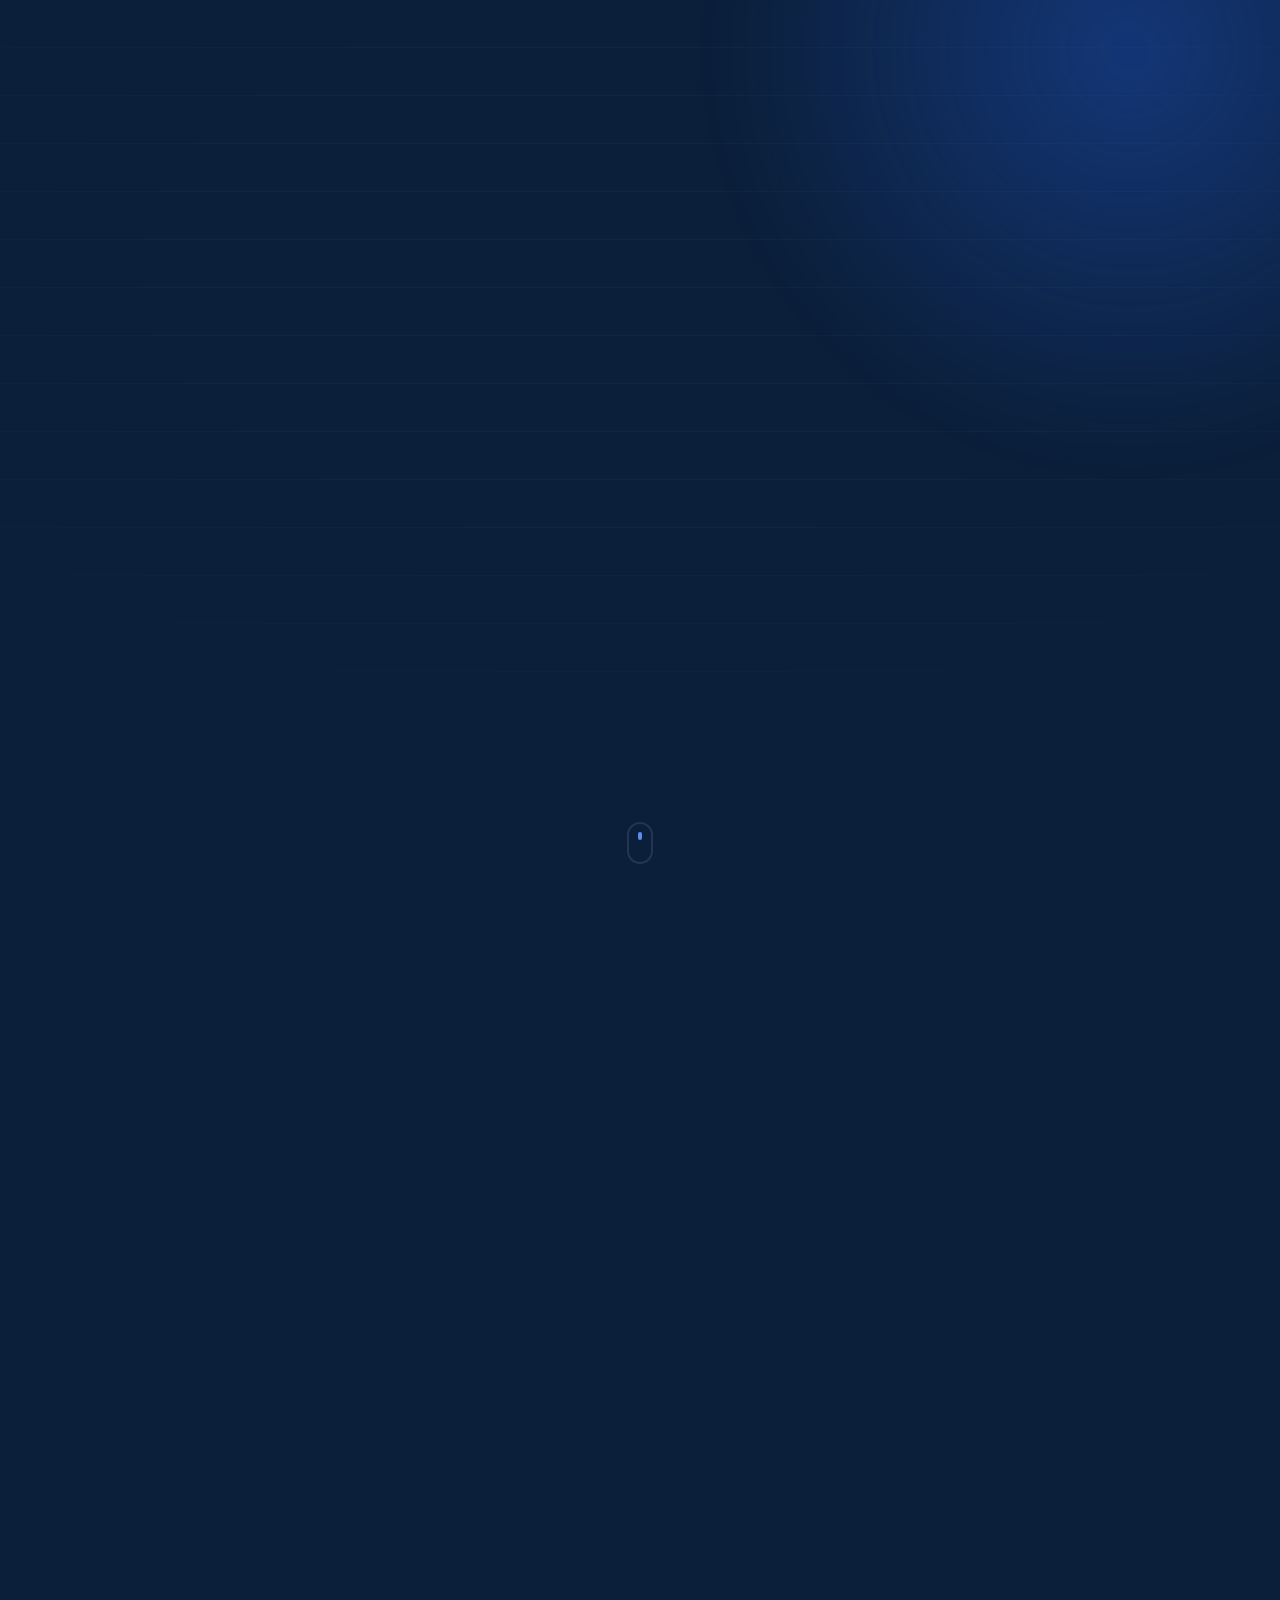
==== commit 6c9bcf9f: "UI change 2" ====
--- a/index.html
+++ b/index.html
@@ -5,254 +5,81 @@
 <meta name="viewport" content="width=device-width, initial-scale=1.0">
 <title>Nairobi Legal Chambers | Advocate John Mwangi</title>
 <meta name="description" content="Nairobi Legal Chambers — civil litigation, corporate law, and constitutional advocacy in Kenya, led by Advocate John Mwangi.">
+<meta property="og:title" content="Nairobi Legal Chambers">
+<meta property="og:description" content="Advocacy built on precision. Legal representation across Kenyan courts.">
+<meta property="og:type" content="website">
 <link rel="preconnect" href="https://fonts.googleapis.com">
 <link href="https://fonts.googleapis.com/css2?family=Playfair+Display:wght@500;600;700;800&family=Inter:wght@300;400;500;600;700&display=swap" rel="stylesheet">
 <link rel="stylesheet" href="https://cdnjs.cloudflare.com/ajax/libs/font-awesome/6.4.0/css/all.min.css">
 <link rel="stylesheet" href="style.css">
 <link rel="icon" type="image/png" href="logo.png">
+<link rel="canonical" href="https://example.com/index.html">
 </head>
-<body>
+<body data-page="home">
 
-<!-- Scroll progress -->
 <div class="scroll-progress" id="scrollProgress"></div>
+<div class="loader" id="loader"><div class="loader-mark"><img src="logo.png" alt=""></div></div>
 
-<!-- Loader -->
-<div class="loader" id="loader">
-  <div class="loader-mark">
-    <img src="logo.png" alt="">
-  </div>
-</div>
-
-<!-- Nav -->
-<nav class="navbar" id="navbar">
-  <div class="container nav-container">
-    <a href="#home" class="brand">
-      <img src="logo.png" alt="Nairobi Legal Chambers" class="brand-mark">
-      <span class="brand-text"><strong>NAIROBI</strong>LEGAL<em>CHAMBERS</em></span>
-    </a>
-
-    <ul class="nav-links" id="navLinks">
-      <li><a href="#home" class="nav-link active" data-section="home">Home</a></li>
-      <li><a href="#about" class="nav-link" data-section="about">About</a></li>
-      <li><a href="#practice" class="nav-link" data-section="practice">Practice Areas</a></li>
-      <li><a href="#results" class="nav-link" data-section="results">Case Results</a></li>
-      <li><a href="#testimonials" class="nav-link" data-section="testimonials">Testimonials</a></li>
-      <li><a href="#faq" class="nav-link" data-section="faq">FAQ</a></li>
-      <li><a href="#contact" class="nav-link" data-section="contact">Contact</a></li>
-    </ul>
-
-    <div class="nav-actions">
-      <button class="theme-toggle" id="themeToggle" aria-label="Toggle dark or light theme">
-        <i class="fas fa-sun"></i>
-        <i class="fas fa-moon"></i>
-      </button>
-      <a href="#contact" class="btn btn-primary btn-sm nav-cta">Book Consultation</a>
-      <button class="menu-toggle" id="menuToggle" aria-label="Toggle menu">
-        <span></span><span></span><span></span>
-      </button>
-    </div>
-  </div>
-</nav>
+<div id="nav-placeholder"></div>
 
 <!-- Hero -->
 <section class="hero" id="home">
   <div class="hero-ledger" aria-hidden="true"></div>
   <div class="hero-glow" aria-hidden="true"></div>
-
   <div class="container hero-container">
     <div class="hero-content" data-reveal>
       <div class="hero-eyebrow"><i class="fas fa-scale-balanced"></i> Nairobi Legal Chambers</div>
-      <h1>Advocacy<br>Built on <span class="text-accent">Precision.</span></h1>
+      <h1>Legal Excellence<br>Built on <span class="text-accent">Trust.</span></h1>
       <p class="hero-lede">Exceptional legal representation across Kenyan courts — grounded in evidence, argued with clarity, and measured by outcomes. Led by Advocate John Mwangi, admitted to the Kenyan Bar in 2008.</p>
       <div class="hero-buttons">
-        <a href="#contact" class="btn btn-primary btn-lg magnetic">Schedule Consultation <i class="fas fa-arrow-right"></i></a>
-        <a href="#practice" class="btn btn-ghost btn-lg magnetic">View Practice Areas</a>
+        <a href="contact.html#book" class="btn btn-primary btn-lg magnetic">Schedule Consultation <i class="fas fa-arrow-right"></i></a>
+        <a href="practice-areas.html" class="btn btn-ghost btn-lg magnetic">View Practice Areas</a>
       </div>
     </div>
-
     <div class="hero-panel" data-reveal data-reveal-delay="1">
       <div class="docket-card">
-        <div class="docket-head">
-          <span class="docket-tag">LIVE RECORD</span>
-          <span class="docket-year" id="docketYear"></span>
-        </div>
-        <div class="docket-row" v-scroll>
-          <span class="docket-num" data-target="15">0</span>
-          <span class="docket-label">Years at the Bar</span>
-        </div>
-        <div class="docket-row">
-          <span class="docket-num" data-target="500">0</span>
-          <span class="docket-label">Cases Handled</span>
-        </div>
-        <div class="docket-row">
-          <span class="docket-num" data-target="95">0</span><span class="docket-suffix">%</span>
-          <span class="docket-label">Success Rate</span>
-        </div>
-        <div class="docket-row">
-          <span class="docket-num" data-target="50">0</span><span class="docket-suffix">+</span>
-          <span class="docket-label">Corporate Clients</span>
-        </div>
+        <div class="docket-head"><span class="docket-tag">LIVE RECORD</span><span class="docket-year" id="docketYear"></span></div>
+        <div class="docket-row"><span class="docket-num" data-target="15">0</span><span class="docket-label">Years at the Bar</span></div>
+        <div class="docket-row"><span class="docket-num" data-target="500">0</span><span class="docket-label">Cases Handled</span></div>
+        <div class="docket-row"><span class="docket-num" data-target="95">0</span><span class="docket-suffix">%</span><span class="docket-label">Success Rate</span></div>
+        <div class="docket-row"><span class="docket-num" data-target="50">0</span><span class="docket-suffix">+</span><span class="docket-label">Corporate Clients</span></div>
         <div class="docket-foot">Kenya School of Law · Law Society of Kenya, Member</div>
       </div>
     </div>
   </div>
-
-  <a href="#about" class="scroll-cue" aria-label="Scroll to content"><span></span></a>
+  <a href="#preview" class="scroll-cue" aria-label="Scroll to content"><span></span></a>
 </section>
 
-<!-- About -->
-<section class="section about" id="about">
-  <div class="container">
-    <div class="section-head" data-reveal>
-      <span class="eyebrow">About the Chambers</span>
-      <h2>Fifteen years arguing<br>the record straight.</h2>
-    </div>
-
-    <div class="about-grid">
-      <div class="about-text" data-reveal>
-        <h3>Advocate John Mwangi, LLB, LLM</h3>
-        <p>With over fifteen years of practice in Kenyan courts, Advocate John Mwangi leads Nairobi Legal Chambers with a commitment to justice and client-focused representation. Admitted to the Kenyan Bar in 2008, he specializes in civil litigation, corporate law, and constitutional matters — having argued landmark cases before the High Court and Court of Appeal.</p>
-        <p>The chambers' philosophy is simple: prepare rigorously, communicate plainly, and let the strength of the argument — not theatrics — carry the case.</p>
-        <div class="quali-list">
-          <div class="quali-item"><i class="fas fa-graduation-cap"></i><span>University of Nairobi, LLB</span></div>
-          <div class="quali-item"><i class="fas fa-scroll"></i><span>Kenya School of Law, Bar Admission</span></div>
-          <div class="quali-item"><i class="fas fa-scale-balanced"></i><span>Member, Law Society of Kenya</span></div>
-        </div>
-      </div>
-
-      <div class="timeline" data-reveal data-reveal-delay="1">
-        <div class="timeline-item">
-          <div class="timeline-dot"></div>
-          <span class="timeline-date">2020 — Present</span>
-          <h4>Principal Advocate, Nairobi Legal Chambers</h4>
-          <p>Leading a team of five junior advocates in corporate and civil litigation. Argued three cases before the Court of Appeal.</p>
-        </div>
-        <div class="timeline-item">
-          <div class="timeline-dot"></div>
-          <span class="timeline-date">2014 — 2020</span>
-          <h4>Senior Associate, Kilonzo & Partners</h4>
-          <p>Managed a portfolio of corporate clients through contract disputes, compliance reviews, and regulatory filings.</p>
-        </div>
-        <div class="timeline-item">
-          <div class="timeline-dot"></div>
-          <span class="timeline-date">2008 — 2014</span>
-          <h4>Associate, High Court Litigation Unit</h4>
-          <p>Built a foundation in civil procedure, evidence, and courtroom advocacy across the High Court of Kenya.</p>
-        </div>
-      </div>
-    </div>
-  </div>
-</section>
-
-<!-- Practice Areas -->
-<section class="section practice" id="practice">
+<!-- Practice Areas Preview -->
+<section class="section practice" id="preview">
   <div class="container">
     <div class="section-head" data-reveal>
       <span class="eyebrow">Practice Areas</span>
       <h2>Where the chambers practice.</h2>
     </div>
-
     <div class="practice-grid">
-      <article class="practice-card" data-reveal tabindex="0">
-        <div class="practice-num">01</div>
-        <i class="fas fa-gavel"></i>
-        <h3>Civil Litigation</h3>
-        <p class="practice-summary">Representation in civil disputes, contract disagreements, and personal injury claims.</p>
-        <p class="practice-detail">From pre-trial negotiation to appeal, we manage the full lifecycle of a civil claim — pleadings, discovery, and courtroom advocacy before the High Court.</p>
-      </article>
-
-      <article class="practice-card" data-reveal data-reveal-delay="1" tabindex="0">
-        <div class="practice-num">02</div>
-        <i class="fas fa-building-columns"></i>
-        <h3>Corporate Law</h3>
-        <p class="practice-summary">Advisory for businesses — formation, compliance, and governance.</p>
-        <p class="practice-detail">We structure companies, draft shareholder agreements, and keep boards compliant with Kenyan corporate and regulatory law.</p>
-      </article>
-
-      <article class="practice-card" data-reveal data-reveal-delay="2" tabindex="0">
-        <div class="practice-num">03</div>
-        <i class="fas fa-house-lock"></i>
-        <h3>Real Estate Law</h3>
-        <p class="practice-summary">Property transactions, title verification, and land dispute resolution.</p>
-        <p class="practice-detail">Title searches, lease drafting, and representation in land disputes before the Environment and Land Court.</p>
-      </article>
-
-      <article class="practice-card" data-reveal tabindex="0">
-        <div class="practice-num">04</div>
-        <i class="fas fa-people-roof"></i>
-        <h3>Family Law</h3>
-        <p class="practice-summary">Divorce, custody, adoption, and matrimonial property matters.</p>
-        <p class="practice-detail">Handled with discretion — mediation-first where possible, courtroom-ready where necessary.</p>
-      </article>
-
-      <article class="practice-card" data-reveal data-reveal-delay="1" tabindex="0">
-        <div class="practice-num">05</div>
-        <i class="fas fa-file-signature"></i>
-        <h3>Constitutional Law</h3>
-        <p class="practice-summary">Protection of constitutional rights and judicial review applications.</p>
-        <p class="practice-detail">Human rights advocacy and judicial review petitions before Kenya's constitutional courts.</p>
-      </article>
-
-      <article class="practice-card" data-reveal data-reveal-delay="2" tabindex="0">
-        <div class="practice-num">06</div>
-        <i class="fas fa-handshake"></i>
-        <h3>Mediation &amp; Arbitration</h3>
-        <p class="practice-summary">Alternative dispute resolution outside of court proceedings.</p>
-        <p class="practice-detail">Faster, private resolution for commercial and family disputes through structured mediation.</p>
-      </article>
+      <article class="practice-card" data-reveal><div class="practice-num">01</div><i class="fas fa-gavel"></i><h3>Civil Litigation</h3><p class="practice-summary">Contract disputes and personal injury claims before Kenyan courts.</p></article>
+      <article class="practice-card" data-reveal data-reveal-delay="1"><div class="practice-num">02</div><i class="fas fa-building-columns"></i><h3>Corporate Law</h3><p class="practice-summary">Formation, compliance, and governance advisory for businesses.</p></article>
+      <article class="practice-card" data-reveal data-reveal-delay="2"><div class="practice-num">03</div><i class="fas fa-house-lock"></i><h3>Real Estate Law</h3><p class="practice-summary">Title verification, leases, and land dispute resolution.</p></article>
     </div>
-  </div>
-</section>
-
-<!-- Case Results -->
-<section class="section results" id="results">
-  <div class="container">
-    <div class="section-head light" data-reveal>
-      <span class="eyebrow">Case Results</span>
-      <h2>Outcomes on the record.</h2>
-    </div>
-
-    <div class="results-grid">
-      <div class="result-card" data-reveal>
-        <span class="result-tag">Corporate</span>
-        <h3>Contract Dispute Settlement</h3>
-        <p>Represented a Nairobi-based tech firm in a breach-of-contract claim against a former supplier.</p>
-        <div class="result-metric"><span>KES 12M</span> recovered in settlement</div>
-      </div>
-      <div class="result-card" data-reveal data-reveal-delay="1">
-        <span class="result-tag">Real Estate</span>
-        <h3>Land Title Dispute</h3>
-        <p>Resolved a decade-long title dispute in Kisumu, securing full ownership rights for the client.</p>
-        <div class="result-metric"><span>4 months</span> to resolution</div>
-      </div>
-      <div class="result-card" data-reveal data-reveal-delay="2">
-        <span class="result-tag">Constitutional</span>
-        <h3>Judicial Review Petition</h3>
-        <p>Successfully petitioned the High Court to overturn an unlawful county government directive.</p>
-        <div class="result-metric"><span>Unanimous</span> ruling in client's favor</div>
-      </div>
-    </div>
+    <div class="center-cta" data-reveal><a href="practice-areas.html" class="btn btn-ghost">See all practice areas <i class="fas fa-arrow-right"></i></a></div>
   </div>
 </section>
 
 <!-- Testimonials -->
 <section class="section testimonials" id="testimonials">
   <div class="container">
-    <div class="section-head" data-reveal>
-      <span class="eyebrow">Testimonials</span>
-      <h2>What clients say.</h2>
-    </div>
-
+    <div class="section-head" data-reveal><span class="eyebrow">Testimonials</span><h2>What clients say.</h2></div>
     <div class="testimonial-slider" data-reveal>
       <div class="testimonial-track" id="testimonialTrack">
         <div class="testimonial-slide active">
           <div class="stars"><i class="fas fa-star"></i><i class="fas fa-star"></i><i class="fas fa-star"></i><i class="fas fa-star"></i><i class="fas fa-star"></i></div>
-          <p>"Advocate Mwangi represented our company in a complex contract dispute. His expertise and preparation resulted in a favorable settlement. Highly recommended for corporate matters."</p>
+          <p>"Advocate Mwangi represented our company in a complex contract dispute. His expertise and preparation resulted in a favorable settlement."</p>
           <div class="client-info"><strong>Sarah Wanjiku</strong><span>CEO, Tech Solutions Kenya</span></div>
         </div>
         <div class="testimonial-slide">
           <div class="stars"><i class="fas fa-star"></i><i class="fas fa-star"></i><i class="fas fa-star"></i><i class="fas fa-star"></i><i class="fas fa-star"></i></div>
-          <p>"During a difficult family dispute, Advocate Mwangi provided compassionate yet professional representation, guiding us through the process with clarity."</p>
+          <p>"During a difficult family dispute, Advocate Mwangi provided compassionate yet professional representation."</p>
           <div class="client-info"><strong>David Omondi</strong><span>Nairobi</span></div>
         </div>
         <div class="testimonial-slide">
@@ -270,139 +97,41 @@
   </div>
 </section>
 
-<!-- FAQ -->
-<section class="section faq" id="faq">
+<!-- Insights Preview -->
+<section class="section insights-preview">
   <div class="container">
-    <div class="section-head" data-reveal>
-      <span class="eyebrow">Frequently Asked</span>
-      <h2>Before you reach out.</h2>
+    <div class="section-head" data-reveal><span class="eyebrow">Latest Insights</span><h2>Notes from the chambers.</h2></div>
+    <div class="insights-grid-preview">
+      <article class="insight-card" data-reveal>
+        <span class="insight-category">Corporate Law</span>
+        <h3>What the new Companies Act amendments mean for SMEs</h3>
+        <p class="insight-meta"><i class="fas fa-clock"></i> 6 min read</p>
+      </article>
+      <article class="insight-card" data-reveal data-reveal-delay="1">
+        <span class="insight-category">Real Estate</span>
+        <h3>Title verification: five checks before you sign</h3>
+        <p class="insight-meta"><i class="fas fa-clock"></i> 4 min read</p>
+      </article>
+      <article class="insight-card" data-reveal data-reveal-delay="2">
+        <span class="insight-category">Family Law</span>
+        <h3>Understanding matrimonial property rights in Kenya</h3>
+        <p class="insight-meta"><i class="fas fa-clock"></i> 5 min read</p>
+      </article>
     </div>
-
-    <div class="faq-list" data-reveal>
-      <div class="faq-item">
-        <button class="faq-question">How does an initial consultation work? <i class="fas fa-plus"></i></button>
-        <div class="faq-answer"><p>We start with a confidential 30-minute consultation to understand your matter, outline realistic options, and confirm whether the chambers is the right fit before any engagement begins.</p></div>
-      </div>
-      <div class="faq-item">
-        <button class="faq-question">What are your fees? <i class="fas fa-plus"></i></button>
-        <div class="faq-answer"><p>Fees depend on case type and complexity. Litigation is typically billed hourly or on a fixed brief fee; corporate advisory work is quoted per engagement. You'll receive a written estimate before we proceed.</p></div>
-      </div>
-      <div class="faq-item">
-        <button class="faq-question">Do you take cases outside Nairobi? <i class="fas fa-plus"></i></button>
-        <div class="faq-answer"><p>Yes. We represent clients across Kenya, including matters before courts in Kisumu, Mombasa, and other jurisdictions, with remote consultations available throughout.</p></div>
-      </div>
-      <div class="faq-item">
-        <button class="faq-question">How long do civil cases typically take? <i class="fas fa-plus"></i></button>
-        <div class="faq-answer"><p>Timelines vary widely — straightforward matters can resolve in a few months, while contested litigation can take longer. We give you a realistic estimate at the outset and updates throughout.</p></div>
-      </div>
-    </div>
+    <div class="center-cta" data-reveal><a href="insights.html" class="btn btn-ghost">Read all insights <i class="fas fa-arrow-right"></i></a></div>
   </div>
 </section>
 
-<!-- Contact -->
-<section class="section contact" id="contact">
-  <div class="container">
-    <div class="section-head light" data-reveal>
-      <span class="eyebrow">Get in Touch</span>
-      <h2>Request a consultation.</h2>
-    </div>
-
-    <div class="contact-grid">
-      <div class="contact-info" data-reveal>
-        <div class="contact-item">
-          <i class="fas fa-location-dot"></i>
-          <div><h4>Office</h4><p>Nyayo House, 8th Floor<br>Kenyatta Avenue, Nairobi</p></div>
-        </div>
-        <div class="contact-item">
-          <i class="fas fa-phone"></i>
-          <div><h4>Phone</h4><p>+254 700 123 456<br>+254 20 123 4567</p></div>
-        </div>
-        <div class="contact-item">
-          <i class="fas fa-envelope"></i>
-          <div><h4>Email</h4><p>info@nairobilegalchambers.co.ke</p></div>
-        </div>
-        <div class="contact-item">
-          <i class="fas fa-clock"></i>
-          <div><h4>Hours</h4><p>Mon – Fri: 8:00 AM – 5:00 PM<br>Sat: 9:00 AM – 1:00 PM</p></div>
-        </div>
-      </div>
-
-      <form class="contact-form" id="consultationForm" data-reveal data-reveal-delay="1">
-        <div class="form-row">
-          <div class="form-field">
-            <input type="text" id="name" required placeholder=" ">
-            <label for="name">Full Name</label>
-          </div>
-          <div class="form-field">
-            <input type="email" id="email" required placeholder=" ">
-            <label for="email">Email Address</label>
-          </div>
-        </div>
-        <div class="form-row">
-          <div class="form-field">
-            <input type="tel" id="phone" placeholder=" ">
-            <label for="phone">Phone Number</label>
-          </div>
-          <div class="form-field">
-            <select id="service" required>
-              <option value="" disabled selected></option>
-              <option value="civil">Civil Litigation</option>
-              <option value="corporate">Corporate Law</option>
-              <option value="real-estate">Real Estate Law</option>
-              <option value="family">Family Law</option>
-              <option value="constitutional">Constitutional Law</option>
-              <option value="mediation">Mediation &amp; Arbitration</option>
-            </select>
-            <label for="service">Service Needed</label>
-          </div>
-        </div>
-        <div class="form-field">
-          <textarea id="message" rows="4" required placeholder=" "></textarea>
-          <label for="message">Brief description of your legal issue</label>
-        </div>
-        <button type="submit" class="btn btn-primary btn-lg" id="submitBtn">
-          <span class="btn-label">Request Consultation</span>
-          <i class="fas fa-check btn-check"></i>
-        </button>
-      </form>
-    </div>
+<!-- Contact CTA -->
+<section class="section contact-cta">
+  <div class="container cta-inner" data-reveal>
+    <h2>Ready to discuss your case?</h2>
+    <p>Book a confidential consultation and get a clear read on where you stand.</p>
+    <a href="contact.html#book" class="btn btn-primary btn-lg magnetic">Schedule Consultation <i class="fas fa-arrow-right"></i></a>
   </div>
 </section>
 
-<!-- Footer -->
-<footer class="footer">
-  <div class="container footer-grid">
-    <div class="footer-brand">
-      <img src="logo.png" alt="Nairobi Legal Chambers">
-      <p>Advocacy built on precision. Serving clients across Kenya since 2008.</p>
-    </div>
-    <div class="footer-col">
-      <h4>Quick Links</h4>
-      <a href="#home">Home</a>
-      <a href="#about">About</a>
-      <a href="#practice">Practice Areas</a>
-      <a href="#contact">Contact</a>
-    </div>
-    <div class="footer-col">
-      <h4>Legal</h4>
-      <a href="#">Privacy Policy</a>
-      <a href="#">Terms of Service</a>
-    </div>
-    <div class="footer-col">
-      <h4>Connect</h4>
-      <div class="social-icons">
-        <a href="#" aria-label="Twitter"><i class="fab fa-twitter"></i></a>
-        <a href="#" aria-label="LinkedIn"><i class="fab fa-linkedin"></i></a>
-        <a href="#" aria-label="Facebook"><i class="fab fa-facebook"></i></a>
-      </div>
-    </div>
-  </div>
-  <div class="footer-bottom">
-    <p>&copy; <span id="year"></span> Nairobi Legal Chambers. All rights reserved. Member of the Law Society of Kenya.</p>
-  </div>
-</footer>
-
-<button class="back-to-top" id="backToTop" aria-label="Back to top"><i class="fas fa-arrow-up"></i></button>
+<div id="footer-placeholder"></div>
 
 <script src="script.js"></script>
 </body>
--- a/style.css
+++ b/style.css
@@ -1,774 +1,355 @@
-/* Reset and Base Styles */
-* {
-    margin: 0;
-    padding: 0;
-    box-sizing: border-box;
-}
-
-:root {
-    --primary-color: #1a365d;
-    --secondary-color: #d4a017;
-    --accent-color: #2c5282;
-    --light-color: #f7fafc;
-    --dark-color: #2d3748;
-    --text-color: #4a5568;
-    --border-radius: 8px;
-    --box-shadow: 0 4px 6px rgba(0, 0, 0, 0.1);
-    --transition: all 0.3s ease;
-}
-
-html {
-    scroll-behavior: smooth;
-}
-
-body {
-    font-family: 'Source Sans Pro', sans-serif;
-    line-height: 1.6;
-    color: var(--text-color);
-    background-color: #fff;
-    overflow-x: hidden;
-}
-
-h1, h2, h3, h4 {
-    font-family: 'Playfair Display', serif;
-    color: var(--primary-color);
-    font-weight: 700;
-}
-
-.container {
-    width: 100%;
-    max-width: 1200px;
-    margin: 0 auto;
-    padding: 0 20px;
-}
-
-.section {
-    padding: 80px 0;
-}
-
-.section-title {
-    font-size: 2.5rem;
-    text-align: center;
-    margin-bottom: 3rem;
-    position: relative;
-}
-
-.section-title::after {
-    content: '';
-    position: absolute;
-    bottom: -10px;
-    left: 50%;
-    transform: translateX(-50%);
-    width: 80px;
-    height: 3px;
-    background-color: var(--secondary-color);
-}
-
-.btn {
-    display: inline-block;
-    padding: 12px 28px;
-    border-radius: var(--border-radius);
-    text-decoration: none;
-    font-weight: 600;
-    font-size: 1rem;
-    transition: var(--transition);
-    cursor: pointer;
-    border: none;
-}
-
-.btn-primary {
-    background-color: var(--primary-color);
-    color: white;
-}
-
-.btn-primary:hover {
-    background-color: var(--accent-color);
-    transform: translateY(-3px);
-    box-shadow: var(--box-shadow);
-}
-
-.btn-secondary {
-    background-color: transparent;
-    color: var(--primary-color);
-    border: 2px solid var(--primary-color);
-}
-
-.btn-secondary:hover {
-    background-color: var(--primary-color);
-    color: white;
-    transform: translateY(-3px);
-    box-shadow: var(--box-shadow);
-}
-
-/* Navigation */
-.navbar {
-    position: fixed;
-    top: 0;
-    left: 0;
-    width: 100%;
-    background-color: white;
-    box-shadow: 0 2px 10px rgba(0, 0, 0, 0.1);
-    z-index: 1000;
-    padding: 15px 0;
-    transition: var(--transition);
-}
-
-.nav-container {
-    display: flex;
-    justify-content: space-between;
-    align-items: center;
-}
-
-.logo {
-    display: flex;
-    align-items: center;
-    gap: 10px;
-}
-
-.logo img {
-    height: 50px;
-    width: auto;
-}
-
-.menu-toggle {
-    display: none;
-    background: none;
-    border: none;
-    font-size: 1.5rem;
-    color: var(--primary-color);
-    cursor: pointer;
-}
-
-.nav-links {
-    display: flex;
-    list-style: none;
-    gap: 30px;
-}
-
-.nav-link {
-    text-decoration: none;
-    color: var(--dark-color);
-    font-weight: 600;
-    font-size: 1rem;
-    transition: var(--transition);
-    position: relative;
-    padding: 5px 0;
-}
-
-.nav-link:hover, .nav-link.active {
-    color: var(--secondary-color);
-}
-
-.nav-link.active::after {
-    content: '';
-    position: absolute;
-    bottom: 0;
-    left: 0;
-    width: 100%;
-    height: 2px;
-    background-color: var(--secondary-color);
-}
-
-/* Hero Section */
-.hero {
-    padding: 150px 0 80px;
-    background: linear-gradient(135deg, #f5f7fa 0%, #c3cfe2 100%);
-    margin-top: 80px;
-}
-
-.hero-container {
-    display: flex;
-    align-items: center;
-    justify-content: space-between;
-    gap: 40px;
-}
-
-.hero-content {
-    flex: 1;
-}
-
-.hero-content h2 {
-    font-size: 3rem;
-    line-height: 1.2;
-    margin-bottom: 20px;
-}
-
-.hero-content p {
-    font-size: 1.2rem;
-    margin-bottom: 30px;
-    color: var(--text-color);
-}
-
-.hero-buttons {
-    display: flex;
-    gap: 15px;
-}
-
-.hero-image {
-    flex: 1;
-    display: flex;
-    justify-content: center;
-}
-
-.image-placeholder {
-    width: 400px;
-    height: 300px;
-    background-color: var(--primary-color);
-    border-radius: var(--border-radius);
-    display: flex;
-    align-items: center;
-    justify-content: center;
-    color: white;
-    font-size: 8rem;
-    box-shadow: var(--box-shadow);
-}
-
-/* About Section */
-.about-content {
-    display: flex;
-    gap: 50px;
-    align-items: center;
-    margin-top: 30px;
-}
-
-.about-text {
-    flex: 2;
-}
-
-.about-text h3 {
-    font-size: 1.8rem;
-    margin-bottom: 20px;
-}
-
-.about-text p {
-    margin-bottom: 20px;
-}
-
-.qualifications {
-    display: flex;
-    flex-direction: column;
-    gap: 15px;
-    margin-top: 25px;
-}
-
-.qualification-item {
-    display: flex;
-    align-items: center;
-    gap: 10px;
-}
-
-.qualification-item i {
-    color: var(--secondary-color);
-    font-size: 1.2rem;
-}
-
-.about-stats {
-    flex: 1;
-    display: grid;
-    grid-template-columns: repeat(2, 1fr);
-    gap: 20px;
-}
-
-.stat {
-    text-align: center;
-    padding: 25px 15px;
-    background-color: var(--light-color);
-    border-radius: var(--border-radius);
-    box-shadow: var(--box-shadow);
-    transition: var(--transition);
-}
-
-.stat:hover {
-    transform: translateY(-5px);
-}
-
-.stat h3 {
-    font-size: 2.5rem;
-    color: var(--secondary-color);
-    margin-bottom: 5px;
-}
-
-.stat p {
-    font-weight: 600;
-    color: var(--primary-color);
-}
-
-/* Services Section */
-.services {
-    background-color: var(--light-color);
-}
-
-.services-grid {
-    display: grid;
-    grid-template-columns: repeat(3, 1fr);
-    gap: 30px;
-    margin-top: 40px;
-}
-
-.service-card {
-    background-color: white;
-    border-radius: var(--border-radius);
-    padding: 30px;
-    box-shadow: var(--box-shadow);
-    transition: var(--transition);
-    text-align: center;
-}
-
-.service-card:hover {
-    transform: translateY(-10px);
-    box-shadow: 0 10px 20px rgba(0, 0, 0, 0.1);
-}
-
-.service-icon {
-    font-size: 2.5rem;
-    color: var(--secondary-color);
-    margin-bottom: 20px;
-}
-
-.service-card h3 {
-    font-size: 1.5rem;
-    margin-bottom: 15px;
-}
-
-/* Experience Section */
-.timeline {
-    position: relative;
-    max-width: 800px;
-    margin: 50px auto 0;
-}
-
-.timeline::before {
-    content: '';
-    position: absolute;
-    left: 50%;
-    transform: translateX(-50%);
-    width: 2px;
-    height: 100%;
-    background-color: var(--secondary-color);
-}
-
-.timeline-item {
-    display: flex;
-    margin-bottom: 40px;
-    position: relative;
-}
-
-.timeline-item:nth-child(odd) {
-    flex-direction: row-reverse;
-}
-
-.timeline-date {
-    flex: 1;
-    padding: 10px 20px;
-    text-align: center;
-    font-weight: 600;
-    color: var(--secondary-color);
-}
-
-.timeline-content {
-    flex: 1;
-    padding: 20px;
-    background-color: white;
-    border-radius: var(--border-radius);
-    box-shadow: var(--box-shadow);
-    position: relative;
-}
-
-.timeline-content::before {
-    content: '';
-    position: absolute;
-    top: 20px;
-    width: 20px;
-    height: 20px;
-    background-color: white;
-    transform: rotate(45deg);
-}
-
-.timeline-item:nth-child(even) .timeline-content::before {
-    left: -10px;
-}
-
-.timeline-item:nth-child(odd) .timeline-content::before {
-    right: -10px;
-}
-
-.timeline-content h3 {
-    font-size: 1.3rem;
-    margin-bottom: 10px;
-}
-
-/* Testimonials */
-.testimonials-slider {
-    max-width: 800px;
-    margin: 50px auto 0;
-    position: relative;
-}
-
-.testimonial-slide {
-    display: none;
-    background-color: white;
-    border-radius: var(--border-radius);
-    padding: 40px;
-    box-shadow: var(--box-shadow);
-    text-align: center;
-}
-
-.testimonial-slide.active {
-    display: block;
-    animation: fadeIn 0.8s ease;
-}
-
-@keyframes fadeIn {
-    from { opacity: 0; }
-    to { opacity: 1; }
-}
-
-.testimonial-content i {
-    font-size: 2rem;
-    color: var(--secondary-color);
-    margin-bottom: 20px;
-}
-
-.testimonial-content p {
-    font-size: 1.2rem;
-    font-style: italic;
-    margin-bottom: 30px;
-}
-
-.client-info h4 {
-    font-size: 1.3rem;
-    margin-bottom: 5px;
-}
-
-.slider-controls {
-    display: flex;
-    justify-content: center;
-    align-items: center;
-    margin-top: 30px;
-    gap: 20px;
-}
-
-.slider-btn {
-    background-color: var(--primary-color);
-    color: white;
-    border: none;
-    width: 40px;
-    height: 40px;
-    border-radius: 50%;
-    cursor: pointer;
-    transition: var(--transition);
-}
-
-.slider-btn:hover {
-    background-color: var(--secondary-color);
-}
-
-.slider-dots {
-    display: flex;
-    gap: 10px;
-}
-
-.dot {
-    width: 12px;
-    height: 12px;
-    border-radius: 50%;
-    background-color: #ddd;
-    cursor: pointer;
-    transition: var(--transition);
-}
-
-.dot.active, .dot:hover {
-    background-color: var(--secondary-color);
-}
-
-/* Contact Section */
-.contact-content {
-    display: flex;
-    gap: 50px;
-    margin-top: 40px;
-}
-
-.contact-info {
-    flex: 1;
-}
-
-.contact-item {
-    display: flex;
-    gap: 20px;
-    margin-bottom: 30px;
-    align-items: flex-start;
-}
-
-.contact-icon {
-    background-color: var(--light-color);
-    width: 50px;
-    height: 50px;
-    border-radius: 50%;
-    display: flex;
-    align-items: center;
-    justify-content: center;
-    color: var(--secondary-color);
-    font-size: 1.2rem;
-}
-
-.contact-details h3 {
-    font-size: 1.2rem;
-    margin-bottom: 5px;
-}
-
-.contact-form {
-    flex: 1;
-}
-
-.form-group {
-    margin-bottom: 20px;
-}
-
-.form-group input,
-.form-group select,
-.form-group textarea {
-    width: 100%;
-    padding: 12px 15px;
-    border: 1px solid #ddd;
-    border-radius: var(--border-radius);
-    font-family: 'Source Sans Pro', sans-serif;
-    font-size: 1rem;
-    transition: var(--transition);
-}
-
-.form-group input:focus,
-.form-group select:focus,
-.form-group textarea:focus {
-    outline: none;
-    border-color: var(--secondary-color);
-    box-shadow: 0 0 0 2px rgba(212, 160, 23, 0.2);
-}
-
-.form-group textarea {
-    resize: vertical;
-}
-
-/* Footer */
-.footer {
-    background-color: var(--primary-color);
-    color: white;
-    padding: 60px 0 30px;
-}
-
-.footer-content {
-    display: flex;
-    justify-content: space-between;
-    gap: 40px;
-}
-
-.footer-logo {
-    display: flex;
-    align-items: center;
-    gap: 10px;
-}
-
-.footer-logo img {
-    height: 50px;
-    width: auto;
-    filter: brightness(0) invert(1);
-}
-
-.footer-logo h2 {
-    color: white;
-    font-size: 1.5rem;
-    line-height: 1.2;
-    margin-bottom: 0;
-}
-
-.footer-logo span {
-    color: var(--secondary-color);
-    font-size: 0.8rem;
-    font-weight: 600;
-    letter-spacing: 1px;
-}
-
-.footer-links h3,
-.footer-social h3 {
-    color: white;
-    font-size: 1.3rem;
-    margin-bottom: 20px;
-}
-
-.footer-links ul {
-    list-style: none;
-}
-
-.footer-links li {
-    margin-bottom: 10px;
-}
-
-.footer-links a {
-    color: #ddd;
-    text-decoration: none;
-    transition: var(--transition);
-}
-
-.footer-links a:hover {
-    color: var(--secondary-color);
-}
-
-.social-icons {
-    display: flex;
-    gap: 15px;
-    margin-bottom: 20px;
-}
-
-.social-icons a {
-    display: inline-flex;
-    align-items: center;
-    justify-content: center;
-    width: 40px;
-    height: 40px;
-    background-color: rgba(255, 255, 255, 0.1);
-    border-radius: 50%;
-    color: white;
-    font-size: 1.2rem;
-    transition: var(--transition);
-}
-
-.social-icons a:hover {
-    background-color: var(--secondary-color);
-    transform: translateY(-3px);
-}
-
-.footer-social p {
-    margin-top: 10px;
-    font-size: 0.9rem;
-    color: #ccc;
-}
-
-/* Responsive Design */
-@media (max-width: 992px) {
-    .hero-container {
-        flex-direction: column;
-        text-align: center;
-    }
-    
-    .hero-content h2 {
-        font-size: 2.5rem;
-    }
-    
-    .hero-buttons {
-        justify-content: center;
-    }
-    
-    .about-content {
-        flex-direction: column;
-    }
-    
-    .services-grid {
-        grid-template-columns: repeat(2, 1fr);
-    }
-    
-    .timeline::before {
-        left: 30px;
-    }
-    
-    .timeline-item {
-        flex-direction: row !important;
-    }
-    
-    .timeline-date {
-        flex: 0 0 100px;
-        text-align: left;
-    }
-    
-    .timeline-item:nth-child(odd) .timeline-content::before,
-    .timeline-item:nth-child(even) .timeline-content::before {
-        left: -10px;
-        right: auto;
-    }
-    
-    .contact-content {
-        flex-direction: column;
-    }
-    
-    .footer-content {
-        flex-direction: column;
-        text-align: center;
-    }
-    
-    .footer-logo {
-        justify-content: center;
-    }
-}
-
-@media (max-width: 768px) {
-    .menu-toggle {
-        display: block;
-    }
-    
-    .nav-links {
-        position: fixed;
-        top: 80px;
-        left: -100%;
-        flex-direction: column;
-        background-color: white;
-        width: 100%;
-        text-align: center;
-        padding: 20px 0;
-        box-shadow: 0 10px 15px rgba(0, 0, 0, 0.1);
-        transition: var(--transition);
-        z-index: 999;
-    }
-    
-    .nav-links.active {
-        left: 0;
-    }
-    
-    .hero {
-        padding: 130px 0 60px;
-    }
-    
-    .hero-content h2 {
-        font-size: 2rem;
-    }
-    
-    .section-title {
-        font-size: 2rem;
-    }
-    
-    .services-grid {
-        grid-template-columns: 1fr;
-    }
-    
-    .about-stats {
-        grid-template-columns: repeat(2, 1fr);
-    }
-    
-    .image-placeholder {
-        width: 300px;
-        height: 250px;
-        font-size: 6rem;
-    }
-}
-
-@media (max-width: 576px) {
-    .hero-buttons {
-        flex-direction: column;
-        align-items: center;
-    }
-    
-    .btn {
-        width: 100%;
-        max-width: 250px;
-        margin-bottom: 10px;
-    }
-    
-    .about-stats {
-        grid-template-columns: 1fr;
-    }
-    
-    .stat h3 {
-        font-size: 2rem;
-    }
-    
-    .testimonial-slide {
-        padding: 30px 20px;
-    }
-}+*, *::before, *::after { margin: 0; padding: 0; box-sizing: border-box; }
+
+:root{
+  --navy: #0B1F3A;
+  --navy-2: #10294c;
+  --charcoal: #1E293B;
+  --royal: #2563EB;
+  --royal-light: #5b8def;
+  --white: #ffffff;
+  --offwhite: #F8FAFC;
+  --gray: #E5E7EB;
+  --gold: #C9A24B;
+
+  --bg: var(--navy);
+  --bg-elevated: var(--navy-2);
+  --surface: rgba(255,255,255,0.05);
+  --surface-strong: rgba(255,255,255,0.08);
+  --border: rgba(255,255,255,0.10);
+  --text: #EAF0FB;
+  --text-dim: #A9B7D0;
+  --text-faint: #7C8AA6;
+
+  --radius: 16px;
+  --radius-sm: 10px;
+  --ease: cubic-bezier(.16,.84,.44,1);
+  --dur: .6s;
+  --maxw: 1200px;
+}
+
+[data-theme="light"]{
+  --bg: var(--offwhite);
+  --bg-elevated: #ffffff;
+  --surface: rgba(11,31,58,0.04);
+  --surface-strong: rgba(11,31,58,0.06);
+  --border: rgba(11,31,58,0.10);
+  --text: #0B1F3A;
+  --text-dim: #45526b;
+  --text-faint: #6b7690;
+}
+
+@media (prefers-reduced-motion: reduce){
+  *{ animation-duration: .01ms !important; animation-iteration-count: 1 !important; transition-duration: .01ms !important; scroll-behavior: auto !important; }
+}
+
+html{ scroll-behavior: smooth; }
+
+body{
+  font-family: 'Inter', sans-serif;
+  background: var(--bg);
+  color: var(--text);
+  line-height: 1.65;
+  overflow-x: hidden;
+  transition: background .4s var(--ease), color .4s var(--ease);
+}
+
+h1,h2,h3,h4{ font-family: 'Playfair Display', serif; color: var(--text); font-weight: 700; letter-spacing: -0.01em; }
+
+img{ max-width: 100%; display: block; }
+a{ color: inherit; text-decoration: none; }
+button{ font-family: inherit; }
+
+.container{ width: 100%; max-width: var(--maxw); margin: 0 auto; padding: 0 24px; }
+.section{ padding: 140px 0; position: relative; }
+:focus-visible{ outline: 2px solid var(--royal-light); outline-offset: 3px; }
+
+.section-head{ max-width: 640px; margin-bottom: 64px; }
+.section-head.light{ margin-left: auto; margin-right: auto; text-align: center; }
+.eyebrow{
+  display: inline-flex; align-items: center; gap: 8px;
+  font-size: .8rem; font-weight: 600; letter-spacing: .12em; text-transform: uppercase;
+  color: var(--royal-light); margin-bottom: 16px;
+}
+.section-head h2{ font-size: clamp(2rem, 3.4vw, 2.9rem); line-height: 1.15; }
+.text-accent{ color: var(--royal-light); font-style: italic; }
+
+/* ============ BUTTONS ============ */
+.btn{
+  display: inline-flex; align-items: center; gap: 10px;
+  padding: 14px 28px; border-radius: 999px; font-weight: 600; font-size: .95rem;
+  border: 1px solid transparent; cursor: pointer; transition: transform .35s var(--ease), box-shadow .35s var(--ease), background .3s;
+  white-space: nowrap;
+}
+.btn-lg{ padding: 17px 32px; font-size: 1rem; }
+.btn-sm{ padding: 10px 20px; font-size: .85rem; }
+.btn-primary{ background: var(--royal); color: #fff; box-shadow: 0 8px 24px -8px rgba(37,99,235,.6); }
+.btn-primary:hover{ transform: translateY(-3px); box-shadow: 0 14px 30px -8px rgba(37,99,235,.7); }
+.btn-ghost{ background: transparent; color: var(--text); border-color: var(--border); }
+.btn-ghost:hover{ background: var(--surface); transform: translateY(-3px); }
+
+/* ============ LOADER ============ */
+.loader{
+  position: fixed; inset: 0; z-index: 9999; background: var(--navy);
+  display: flex; align-items: center; justify-content: center;
+  transition: opacity .6s var(--ease), visibility .6s var(--ease);
+}
+.loader.hide{ opacity: 0; visibility: hidden; }
+.loader-mark img{ width: 56px; animation: pulseMark 1.1s ease-in-out infinite; }
+@keyframes pulseMark{ 0%,100%{ transform: scale(1); opacity: .7;} 50%{ transform: scale(1.12); opacity: 1;} }
+
+/* ============ SCROLL PROGRESS ============ */
+.scroll-progress{
+  position: fixed; top: 0; left: 0; height: 3px; width: 0%;
+  background: linear-gradient(90deg, var(--royal), var(--royal-light));
+  z-index: 1001; transition: width .1s linear;
+}
+
+/* ============ NAV ============ */
+.navbar{
+  position: fixed; top: 0; left: 0; width: 100%; z-index: 1000;
+  padding: 20px 0; transition: padding .35s var(--ease), background .35s var(--ease), border-color .35s var(--ease);
+  border-bottom: 1px solid transparent;
+}
+.navbar.scrolled{
+  padding: 12px 0; background: rgba(11,31,58,.72); backdrop-filter: blur(16px) saturate(140%);
+  border-bottom-color: var(--border);
+}
+[data-theme="light"] .navbar.scrolled{ background: rgba(248,250,252,.78); }
+
+.nav-container{ display: flex; align-items: center; justify-content: space-between; gap: 24px; }
+.brand{ display: flex; align-items: center; gap: 10px; }
+.brand-mark{ width: 34px; height: 34px; object-fit: contain; }
+.brand-text{ font-family: 'Playfair Display', serif; font-size: 1.05rem; letter-spacing: .02em; }
+.brand-text em{ font-style: normal; color: var(--royal-light); }
+
+.nav-links{ display: flex; list-style: none; gap: 32px; }
+.nav-link{ font-size: .92rem; font-weight: 500; color: var(--text-dim); position: relative; padding: 4px 0; transition: color .25s; }
+.nav-link::after{ content:''; position: absolute; left: 0; bottom: -2px; width: 0; height: 2px; background: var(--royal-light); transition: width .3s var(--ease); }
+.nav-link:hover, .nav-link.active{ color: var(--text); }
+.nav-link.active::after{ width: 100%; }
+
+.nav-actions{ display: flex; align-items: center; gap: 14px; }
+.theme-toggle{
+  width: 38px; height: 38px; border-radius: 50%; border: 1px solid var(--border); background: var(--surface);
+  display: flex; align-items: center; justify-content: center; cursor: pointer; position: relative; color: var(--text);
+}
+.theme-toggle i{ position: absolute; transition: opacity .3s, transform .3s; font-size: .85rem; }
+.theme-toggle .fa-moon{ opacity: 0; transform: rotate(-90deg) scale(.5); }
+[data-theme="light"] .theme-toggle .fa-sun{ opacity: 0; transform: rotate(90deg) scale(.5); }
+[data-theme="light"] .theme-toggle .fa-moon{ opacity: 1; transform: rotate(0) scale(1); }
+
+.nav-cta{ display: inline-flex; }
+.menu-toggle{ display: none; width: 38px; height: 30px; flex-direction: column; justify-content: space-between; background: none; border: none; cursor: pointer; }
+.menu-toggle span{ display: block; height: 2px; background: var(--text); border-radius: 2px; transition: transform .3s var(--ease), opacity .3s; }
+.menu-toggle.active span:nth-child(1){ transform: translateY(14px) rotate(45deg); }
+.menu-toggle.active span:nth-child(2){ opacity: 0; }
+.menu-toggle.active span:nth-child(3){ transform: translateY(-14px) rotate(-45deg); }
+
+/* ============ HERO ============ */
+.hero{
+  position: relative; min-height: 100vh; display: flex; align-items: center;
+  padding: 140px 0 80px; overflow: hidden; background: var(--navy);
+}
+[data-theme="light"] .hero{ background: linear-gradient(180deg, #eef2fb 0%, var(--offwhite) 100%); }
+
+.hero-ledger{
+  position: absolute; inset: 0;
+  background-image: repeating-linear-gradient(to bottom, transparent 0, transparent 47px, rgba(255,255,255,.05) 48px);
+  mask-image: radial-gradient(ellipse 90% 70% at 50% 30%, black 40%, transparent 90%);
+}
+[data-theme="light"] .hero-ledger{ background-image: repeating-linear-gradient(to bottom, transparent 0, transparent 47px, rgba(11,31,58,.06) 48px); }
+
+.hero-glow{
+  position: absolute; width: 900px; height: 900px; top: -400px; right: -300px; border-radius: 50%;
+  background: radial-gradient(circle, rgba(37,99,235,.35), transparent 65%);
+  filter: blur(20px); animation: driftGlow 14s ease-in-out infinite alternate;
+}
+@keyframes driftGlow{ from{ transform: translate(0,0);} to{ transform: translate(-60px, 60px);} }
+
+.hero-container{ position: relative; z-index: 1; display: grid; grid-template-columns: 1.15fr .85fr; gap: 60px; align-items: center; }
+.hero-eyebrow{ display: inline-flex; align-items: center; gap: 8px; font-size: .82rem; font-weight: 600; letter-spacing: .1em; text-transform: uppercase; color: var(--royal-light); margin-bottom: 22px; }
+.hero-content h1{ font-size: clamp(2.6rem, 5.4vw, 4.4rem); line-height: 1.06; margin-bottom: 24px; }
+.hero-lede{ font-size: 1.1rem; color: var(--text-dim); max-width: 520px; margin-bottom: 36px; }
+.hero-buttons{ display: flex; gap: 16px; flex-wrap: wrap; }
+
+.docket-card{
+  background: var(--surface); border: 1px solid var(--border); border-radius: var(--radius);
+  padding: 32px; backdrop-filter: blur(20px);
+}
+.docket-head{ display: flex; justify-content: space-between; align-items: center; margin-bottom: 20px; padding-bottom: 16px; border-bottom: 1px solid var(--border); }
+.docket-tag{ font-size: .7rem; letter-spacing: .12em; font-weight: 700; color: var(--gold); }
+.docket-tag::before{ content:'●'; color: #4ade80; margin-right: 6px; font-size: .6rem; }
+.docket-year{ font-size: .78rem; color: var(--text-faint); }
+.docket-row{ display: flex; align-items: baseline; gap: 6px; padding: 14px 0; border-bottom: 1px dashed var(--border); }
+.docket-row:last-of-type{ border-bottom: none; }
+.docket-num{ font-family: 'Playfair Display', serif; font-size: 2rem; font-weight: 700; color: var(--text); }
+.docket-suffix{ font-family: 'Playfair Display', serif; font-size: 1.3rem; color: var(--text); }
+.docket-label{ margin-left: auto; font-size: .85rem; color: var(--text-dim); }
+.docket-foot{ margin-top: 16px; font-size: .78rem; color: var(--text-faint); }
+
+.scroll-cue{ position: absolute; bottom: 36px; left: 50%; transform: translateX(-50%); width: 26px; height: 42px; border: 2px solid var(--border); border-radius: 20px; }
+.scroll-cue span{ position: absolute; top: 8px; left: 50%; transform: translateX(-50%); width: 4px; height: 8px; background: var(--royal-light); border-radius: 2px; animation: scrollCue 1.8s ease-in-out infinite; }
+@keyframes scrollCue{ 0%{ opacity: 1; top: 8px;} 70%{ opacity: 0;} 100%{ opacity: 0; top: 22px;} }
+
+/* ============ REVEAL ============ */
+[data-reveal]{ opacity: 0; transform: translateY(28px); transition: opacity .8s var(--ease), transform .8s var(--ease); }
+[data-reveal].in{ opacity: 1; transform: translateY(0); }
+[data-reveal-delay="1"]{ transition-delay: .12s; }
+[data-reveal-delay="2"]{ transition-delay: .24s; }
+
+/* ============ ABOUT ============ */
+.about-grid{ display: grid; grid-template-columns: 1fr 1fr; gap: 70px; }
+.about-text h3{ font-size: 1.5rem; margin-bottom: 18px; }
+.about-text p{ color: var(--text-dim); margin-bottom: 16px; }
+.quali-list{ margin-top: 24px; display: flex; flex-direction: column; gap: 12px; }
+.quali-item{ display: flex; align-items: center; gap: 12px; font-size: .92rem; color: var(--text-dim); }
+.quali-item i{ color: var(--royal-light); }
+
+.timeline{ position: relative; padding-left: 30px; border-left: 1px solid var(--border); }
+.timeline-item{ position: relative; padding-bottom: 40px; }
+.timeline-item:last-child{ padding-bottom: 0; }
+.timeline-dot{ position: absolute; left: -35px; top: 4px; width: 10px; height: 10px; border-radius: 50%; background: var(--royal-light); box-shadow: 0 0 0 4px var(--surface); }
+.timeline-date{ font-size: .78rem; letter-spacing: .06em; text-transform: uppercase; color: var(--royal-light); font-weight: 600; }
+.timeline-item h4{ font-size: 1.1rem; margin: 8px 0 6px; }
+.timeline-item p{ font-size: .92rem; color: var(--text-dim); }
+
+/* ============ PRACTICE AREAS ============ */
+.practice-grid{ display: grid; grid-template-columns: repeat(3, 1fr); gap: 24px; }
+.practice-card{
+  position: relative; background: var(--surface); border: 1px solid var(--border); border-radius: var(--radius);
+  padding: 32px; cursor: default; overflow: hidden; transition: transform .4s var(--ease), border-color .4s;
+}
+.practice-card:hover, .practice-card:focus-visible{ transform: translateY(-6px); border-color: rgba(91,141,239,.4); }
+.practice-num{ position: absolute; top: 18px; right: 22px; font-family: 'Playfair Display', serif; font-size: 1rem; color: var(--text-faint); }
+.practice-card i{ font-size: 1.6rem; color: var(--royal-light); margin-bottom: 18px; display: block; }
+.practice-card h3{ font-size: 1.2rem; margin-bottom: 10px; }
+.practice-summary{ font-size: .92rem; color: var(--text-dim); }
+.practice-detail{
+  font-size: .88rem; color: var(--text-dim); max-height: 0; opacity: 0; overflow: hidden;
+  transition: max-height .45s var(--ease), opacity .35s var(--ease), margin-top .45s var(--ease);
+}
+.practice-card:hover .practice-detail, .practice-card:focus-visible .practice-detail{ max-height: 140px; opacity: 1; margin-top: 12px; }
+
+/* ============ RESULTS ============ */
+.results{ background: var(--bg-elevated); }
+.results-grid{ display: grid; grid-template-columns: repeat(3, 1fr); gap: 24px; }
+.result-card{ background: var(--surface); border: 1px solid var(--border); border-radius: var(--radius); padding: 30px; }
+.result-tag{ display: inline-block; font-size: .72rem; font-weight: 700; letter-spacing: .08em; text-transform: uppercase; color: var(--gold); border: 1px solid var(--border); padding: 4px 10px; border-radius: 999px; margin-bottom: 16px; }
+.result-card h3{ font-size: 1.15rem; margin-bottom: 10px; }
+.result-card p{ font-size: .9rem; color: var(--text-dim); margin-bottom: 18px; }
+.result-metric{ font-size: .88rem; color: var(--text-dim); padding-top: 16px; border-top: 1px solid var(--border); }
+.result-metric span{ font-family: 'Playfair Display', serif; font-size: 1.3rem; color: var(--text); margin-right: 6px; }
+
+/* ============ TESTIMONIALS ============ */
+.testimonial-slider{ max-width: 720px; margin: 0 auto; }
+.testimonial-track{ position: relative; min-height: 220px; }
+.testimonial-slide{
+  position: absolute; inset: 0; opacity: 0; transform: translateY(12px); pointer-events: none;
+  transition: opacity .55s var(--ease), transform .55s var(--ease);
+  background: var(--surface); border: 1px solid var(--border); border-radius: var(--radius); padding: 44px; text-align: center;
+}
+.testimonial-slide.active{ opacity: 1; transform: translateY(0); pointer-events: auto; position: relative; }
+.stars{ color: var(--gold); margin-bottom: 18px; font-size: .95rem; }
+.testimonial-slide p{ font-size: 1.1rem; font-style: italic; color: var(--text); margin-bottom: 24px; }
+.client-info strong{ display: block; font-family: 'Playfair Display', serif; }
+.client-info span{ font-size: .85rem; color: var(--text-faint); }
+.slider-controls{ display: flex; align-items: center; justify-content: center; gap: 24px; margin-top: 28px; }
+.slider-btn{ width: 42px; height: 42px; border-radius: 50%; border: 1px solid var(--border); background: var(--surface); color: var(--text); cursor: pointer; transition: background .3s, transform .3s; }
+.slider-btn:hover{ background: var(--royal); border-color: var(--royal); color: #fff; transform: scale(1.08); }
+.slider-dots{ display: flex; gap: 8px; }
+.dot{ width: 8px; height: 8px; border-radius: 50%; background: var(--border); cursor: pointer; transition: background .3s, transform .3s; }
+.dot.active{ background: var(--royal-light); transform: scale(1.3); }
+
+/* ============ FAQ ============ */
+.faq-list{ max-width: 760px; margin: 0 auto; }
+.faq-item{ border-bottom: 1px solid var(--border); }
+.faq-question{
+  width: 100%; display: flex; justify-content: space-between; align-items: center; background: none; border: none;
+  padding: 22px 4px; font-size: 1.05rem; font-family: 'Playfair Display', serif; color: var(--text); cursor: pointer; text-align: left;
+}
+.faq-question i{ font-size: .8rem; color: var(--royal-light); transition: transform .35s var(--ease); flex-shrink: 0; margin-left: 16px; }
+.faq-item.open .faq-question i{ transform: rotate(45deg); }
+.faq-answer{ max-height: 0; overflow: hidden; transition: max-height .4s var(--ease); }
+.faq-item.open .faq-answer{ max-height: 200px; }
+.faq-answer p{ padding: 0 4px 22px; color: var(--text-dim); font-size: .95rem; }
+
+/* ============ CONTACT ============ */
+.contact{ background: var(--bg-elevated); }
+.contact-grid{ display: grid; grid-template-columns: .8fr 1.2fr; gap: 60px; }
+.contact-item{ display: flex; gap: 18px; margin-bottom: 30px; }
+.contact-item i{ width: 44px; height: 44px; border-radius: 50%; background: var(--surface); border: 1px solid var(--border); display: flex; align-items: center; justify-content: center; color: var(--royal-light); flex-shrink: 0; }
+.contact-item h4{ font-size: 1rem; margin-bottom: 4px; }
+.contact-item p{ font-size: .9rem; color: var(--text-dim); }
+
+.form-row{ display: grid; grid-template-columns: 1fr 1fr; gap: 20px; }
+.form-field{ position: relative; margin-bottom: 22px; }
+.form-field input, .form-field select, .form-field textarea{
+  width: 100%; padding: 18px 16px 8px; background: var(--surface); border: 1px solid var(--border); border-radius: var(--radius-sm);
+  color: var(--text); font-family: inherit; font-size: .95rem; transition: border-color .3s;
+}
+.form-field textarea{ resize: vertical; min-height: 100px; }
+.form-field select{ appearance: none; cursor: pointer; }
+.form-field label{
+  position: absolute; left: 16px; top: 17px; color: var(--text-faint); font-size: .95rem; pointer-events: none;
+  transition: transform .2s var(--ease), font-size .2s var(--ease), color .2s;
+  transform-origin: left top;
+}
+.form-field input:focus, .form-field select:focus, .form-field textarea:focus{ outline: none; border-color: var(--royal-light); }
+.form-field input:focus + label, .form-field input:not(:placeholder-shown) + label,
+.form-field textarea:focus + label, .form-field textarea:not(:placeholder-shown) + label,
+.form-field select:focus + label, .form-field select:valid + label{
+  transform: translateY(-9px) scale(.78); color: var(--royal-light);
+}
+.btn-check{ display: none; }
+.contact-form.sent .btn-label{ display: none; }
+.contact-form.sent .btn-check{ display: inline; }
+.contact-form.sent .btn-primary{ background: #16a34a; }
+
+/* ============ FOOTER ============ */
+.footer{ background: var(--navy); color: #cdd6e8; padding: 70px 0 0; }
+[data-theme="light"] .footer{ background: var(--navy); color: #cdd6e8; }
+.footer-grid{ display: grid; grid-template-columns: 1.6fr repeat(3, 1fr); gap: 40px; padding-bottom: 50px; border-bottom: 1px solid rgba(255,255,255,.1); }
+.footer-brand img{ width: 40px; margin-bottom: 16px; filter: brightness(0) invert(1); }
+.footer-brand p{ font-size: .88rem; color: #9fb0cc; max-width: 260px; }
+.footer-col h4{ color: #fff; font-size: .95rem; margin-bottom: 18px; }
+.footer-col a{ display: block; font-size: .88rem; color: #9fb0cc; margin-bottom: 10px; transition: color .25s; }
+.footer-col a:hover{ color: var(--royal-light); }
+.social-icons{ display: flex; gap: 12px; }
+.social-icons a{ width: 38px; height: 38px; border-radius: 50%; background: rgba(255,255,255,.06); display: flex; align-items: center; justify-content: center; }
+.social-icons a:hover{ background: var(--royal); }
+.footer-bottom{ text-align: center; padding: 24px 0; font-size: .8rem; color: #7c8aa6; }
+
+/* ============ BACK TO TOP ============ */
+.back-to-top{
+  position: fixed; bottom: 28px; right: 28px; width: 46px; height: 46px; border-radius: 50%;
+  background: var(--royal); color: #fff; border: none; cursor: pointer; z-index: 900;
+  opacity: 0; visibility: hidden; transform: translateY(10px); transition: opacity .3s, transform .3s, visibility .3s;
+  box-shadow: 0 10px 24px -6px rgba(37,99,235,.6);
+}
+.back-to-top.show{ opacity: 1; visibility: visible; transform: translateY(0); }
+
+/* ============ RESPONSIVE ============ */
+@media (max-width: 1024px){
+  .hero-container{ grid-template-columns: 1fr; }
+  .hero-panel{ max-width: 480px; }
+  .about-grid, .contact-grid{ grid-template-columns: 1fr; gap: 44px; }
+  .practice-grid, .results-grid{ grid-template-columns: repeat(2, 1fr); }
+  .footer-grid{ grid-template-columns: 1fr 1fr; }
+}
+
+@media (max-width: 768px){
+  .nav-links{
+    position: fixed; top: 0; right: -100%; height: 100vh; width: min(320px, 80%);
+    background: var(--bg-elevated); flex-direction: column; padding: 100px 32px 32px; gap: 26px;
+    transition: right .4s var(--ease); border-left: 1px solid var(--border); z-index: 998;
+  }
+  .nav-links.active{ right: 0; }
+  .menu-toggle{ display: flex; }
+  .nav-cta{ display: none; }
+  .practice-grid, .results-grid{ grid-template-columns: 1fr; }
+  .form-row{ grid-template-columns: 1fr; }
+  .footer-grid{ grid-template-columns: 1fr; text-align: center; }
+  .footer-brand p{ margin: 0 auto; }
+  .social-icons{ justify-content: center; }
+  .section{ padding: 90px 0; }
+}
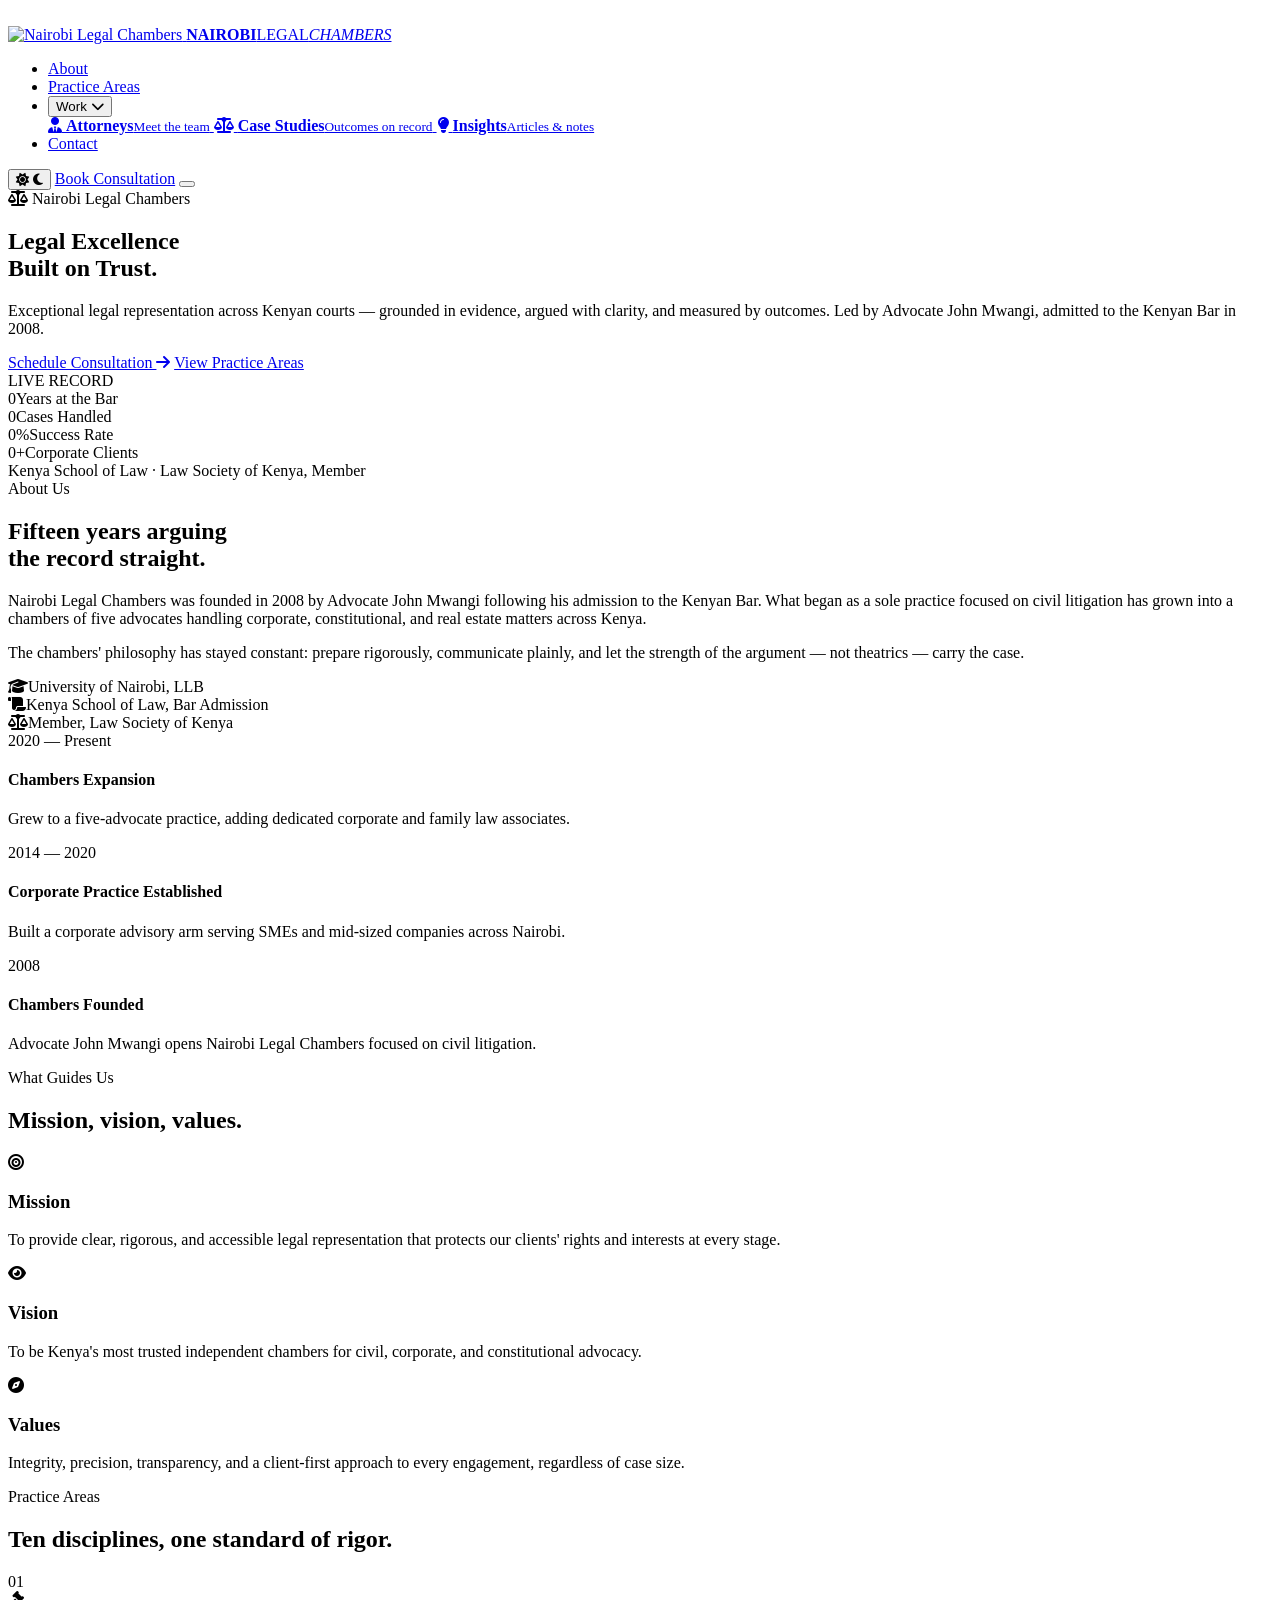
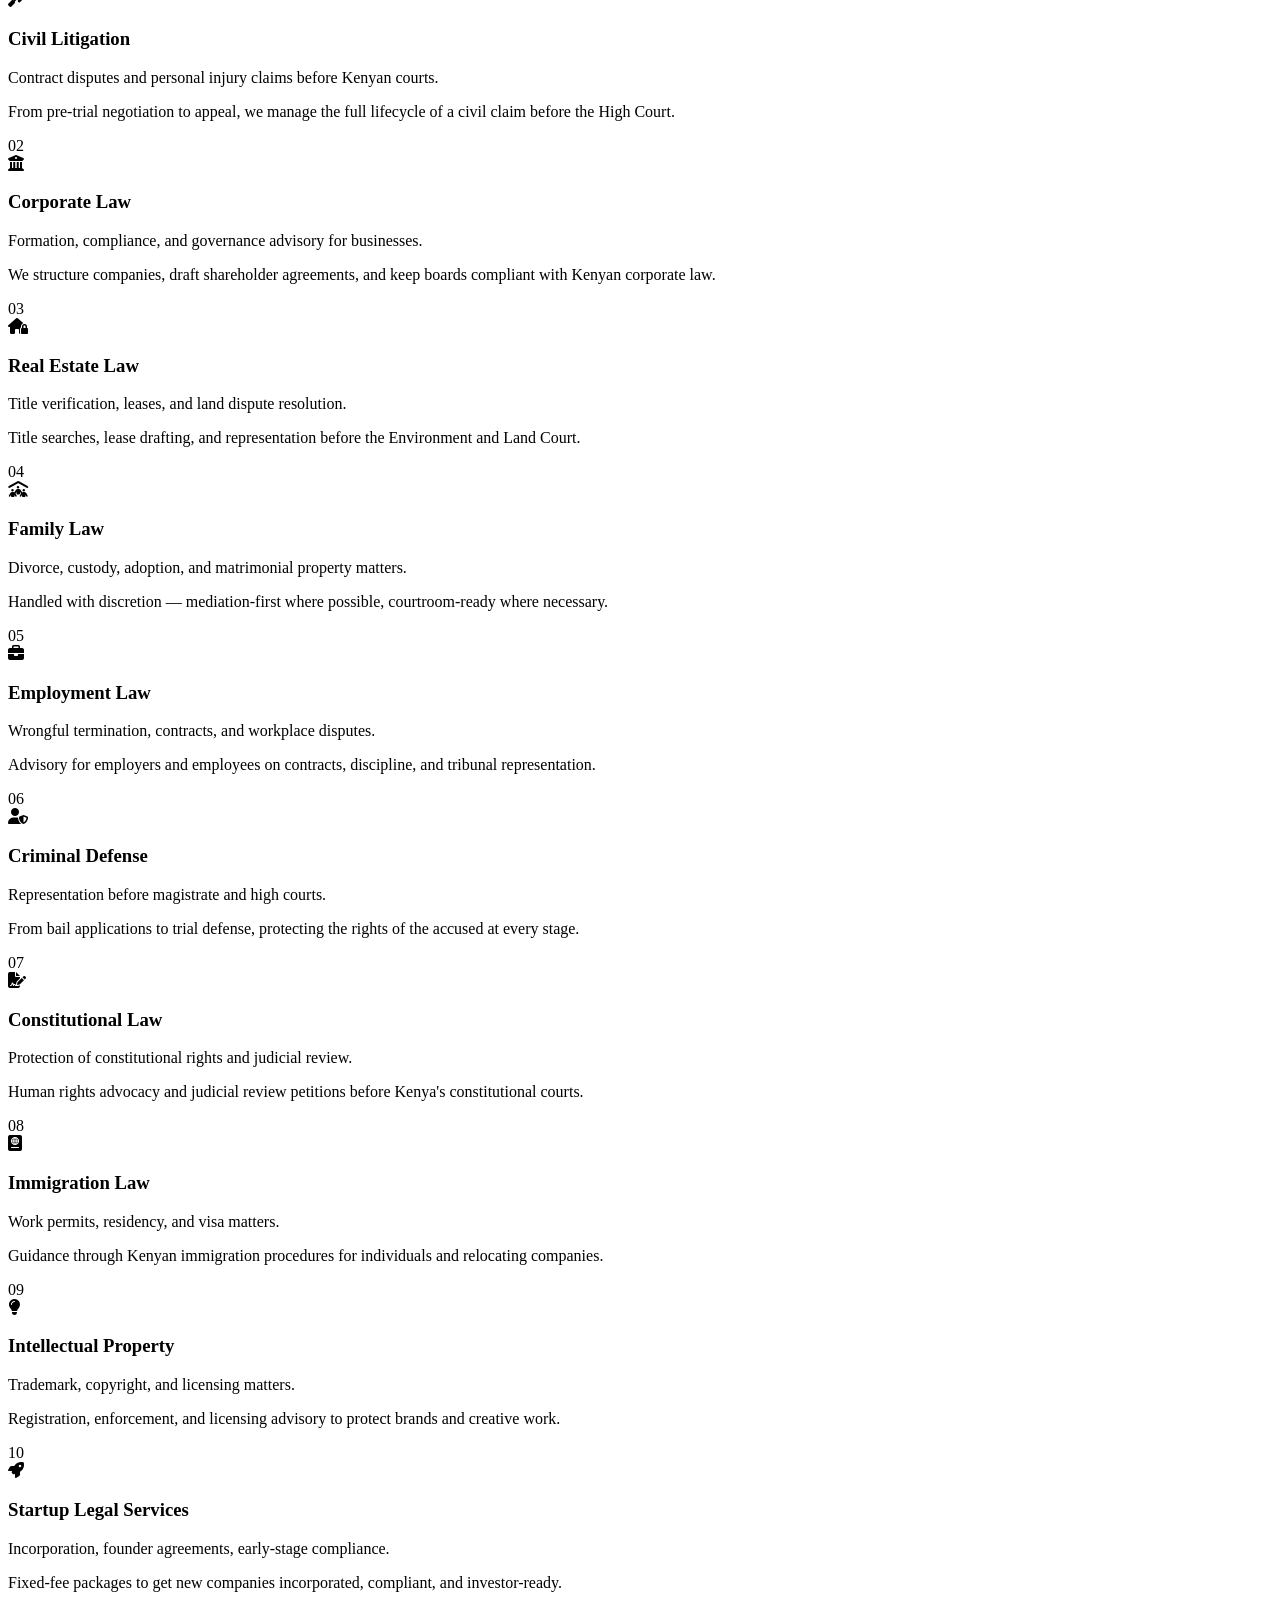
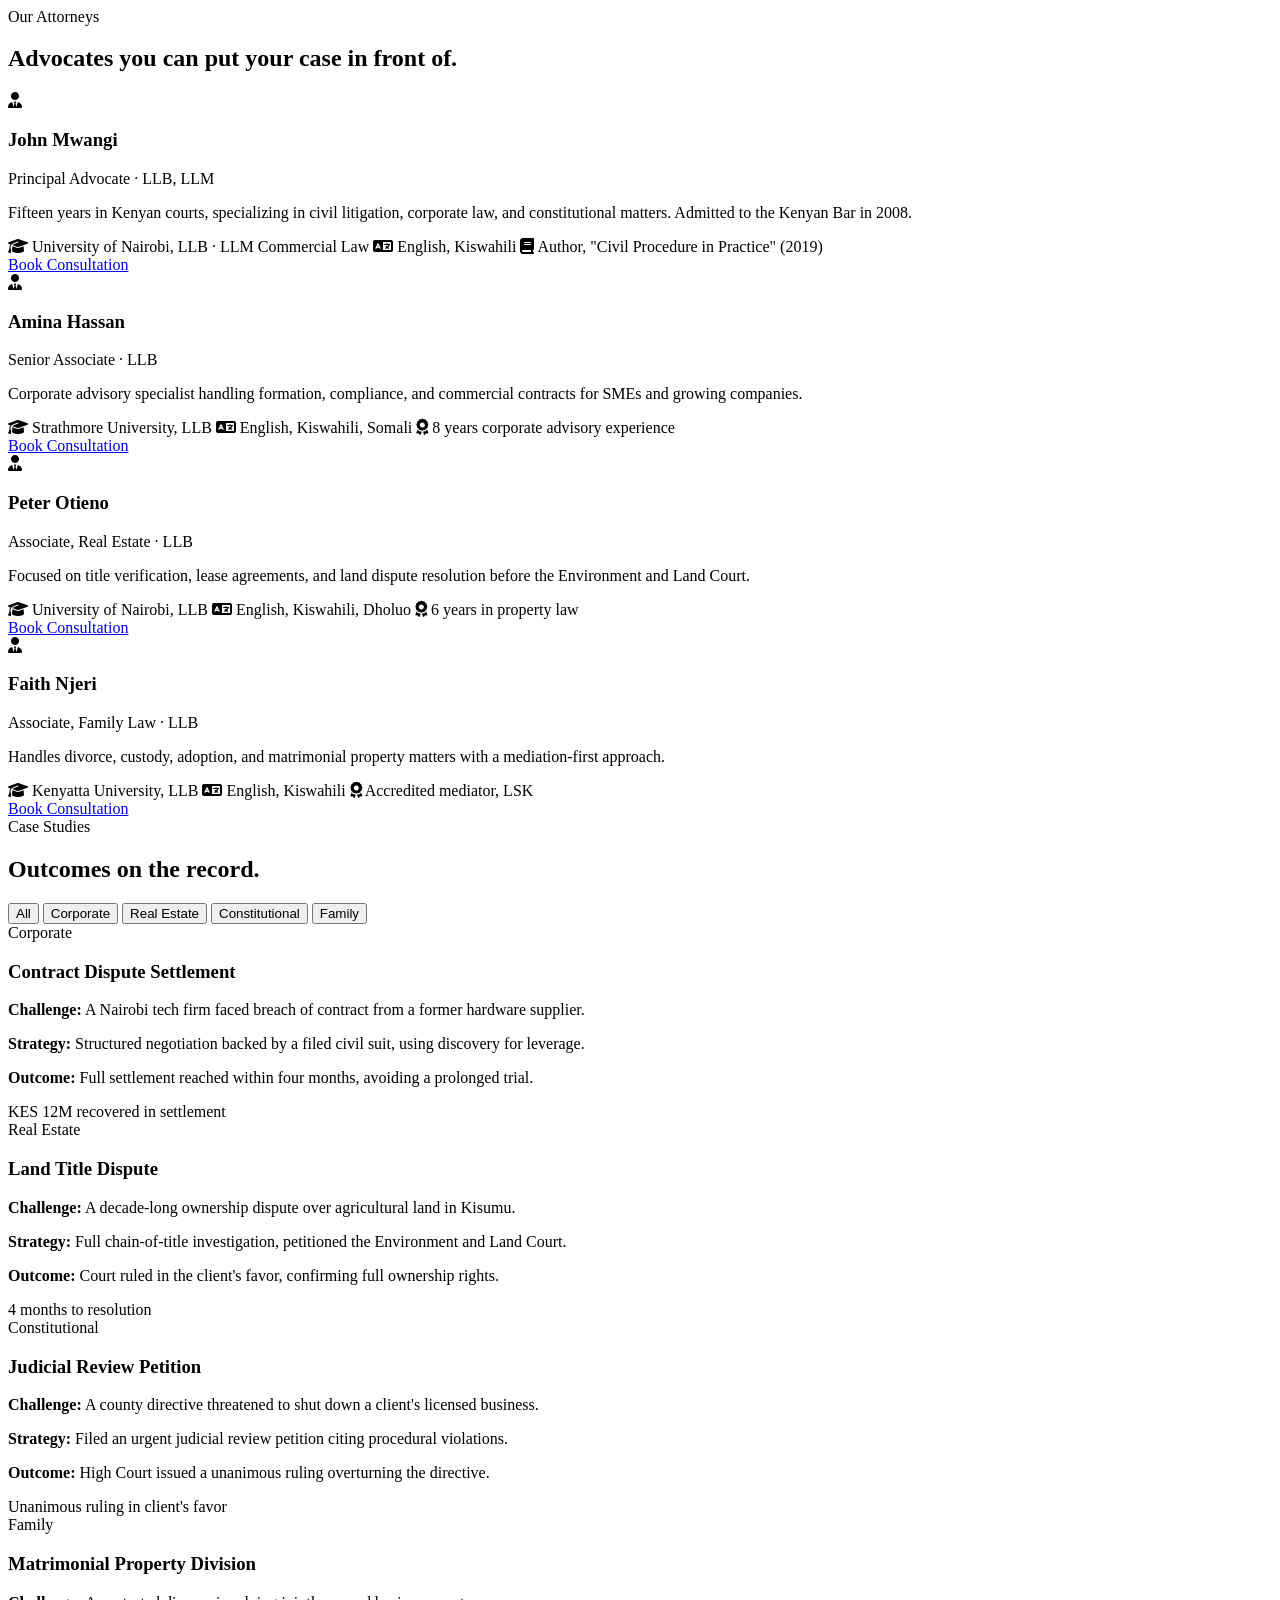
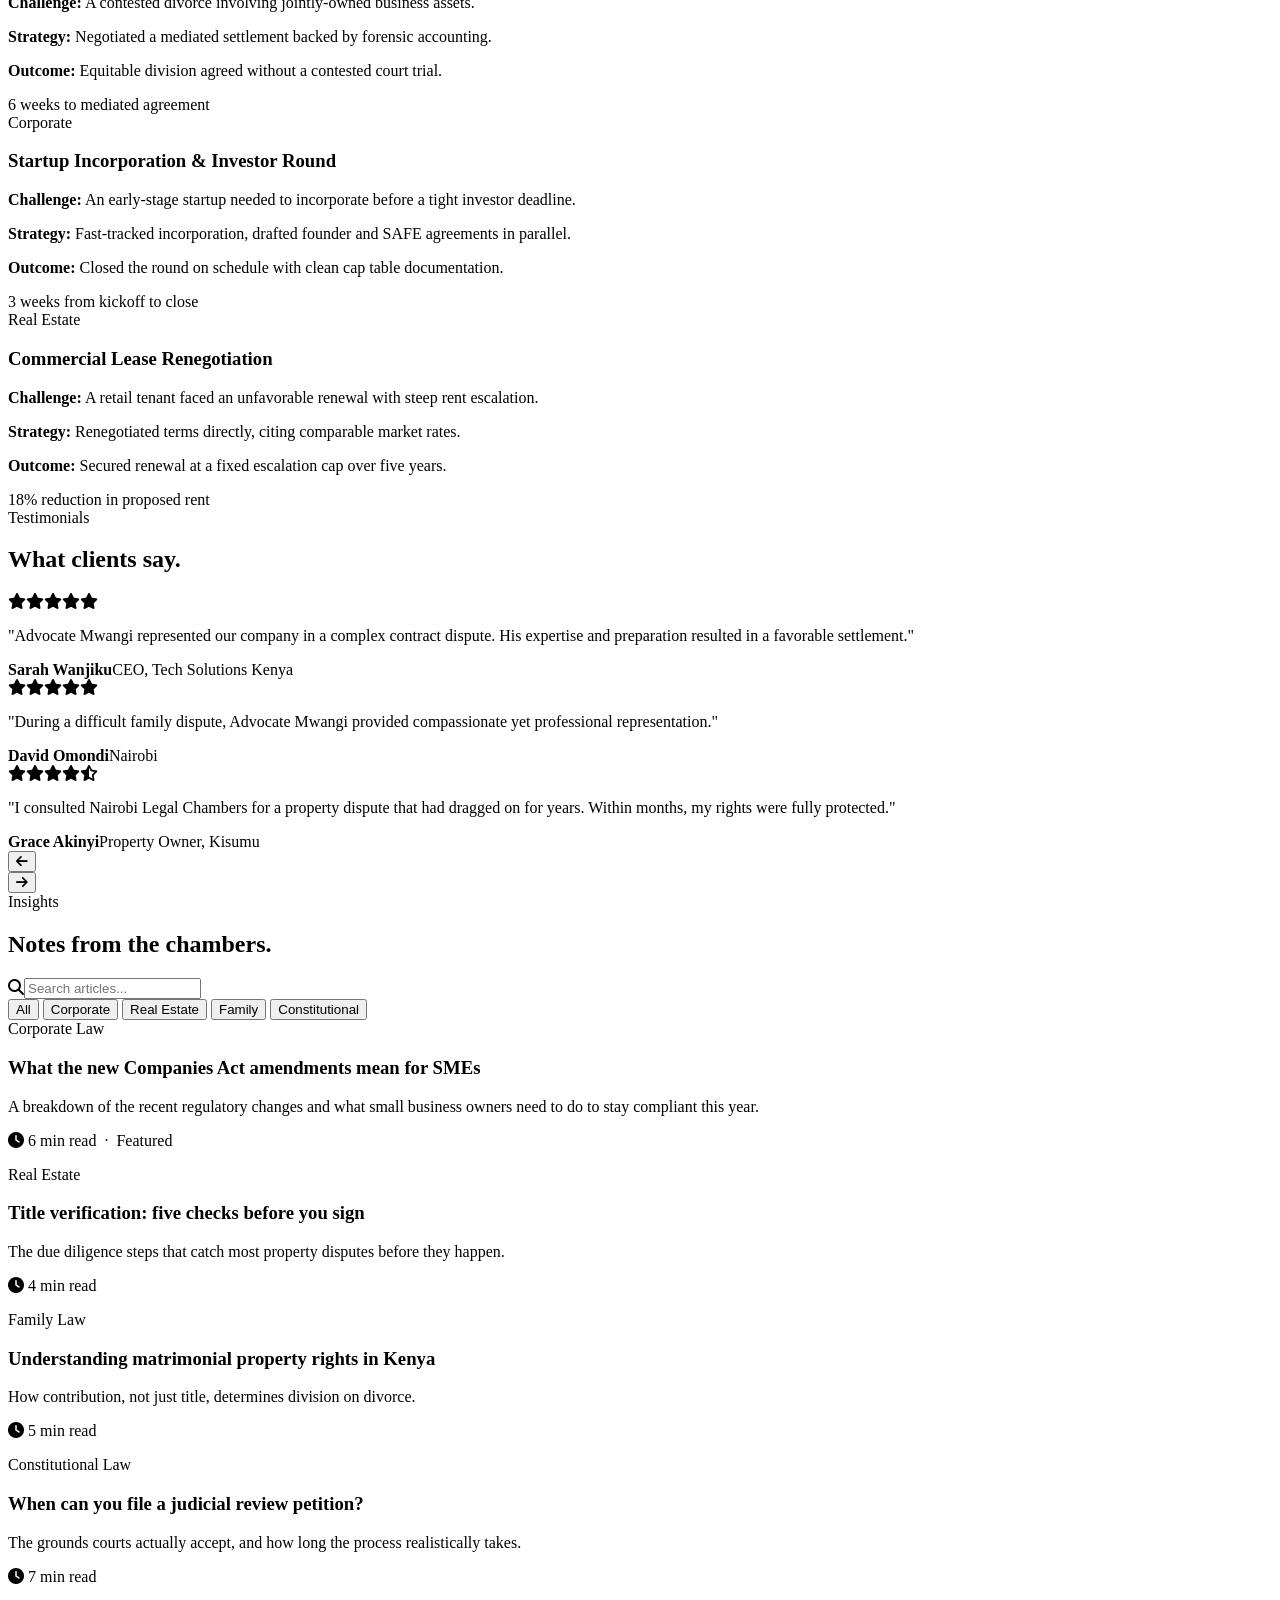
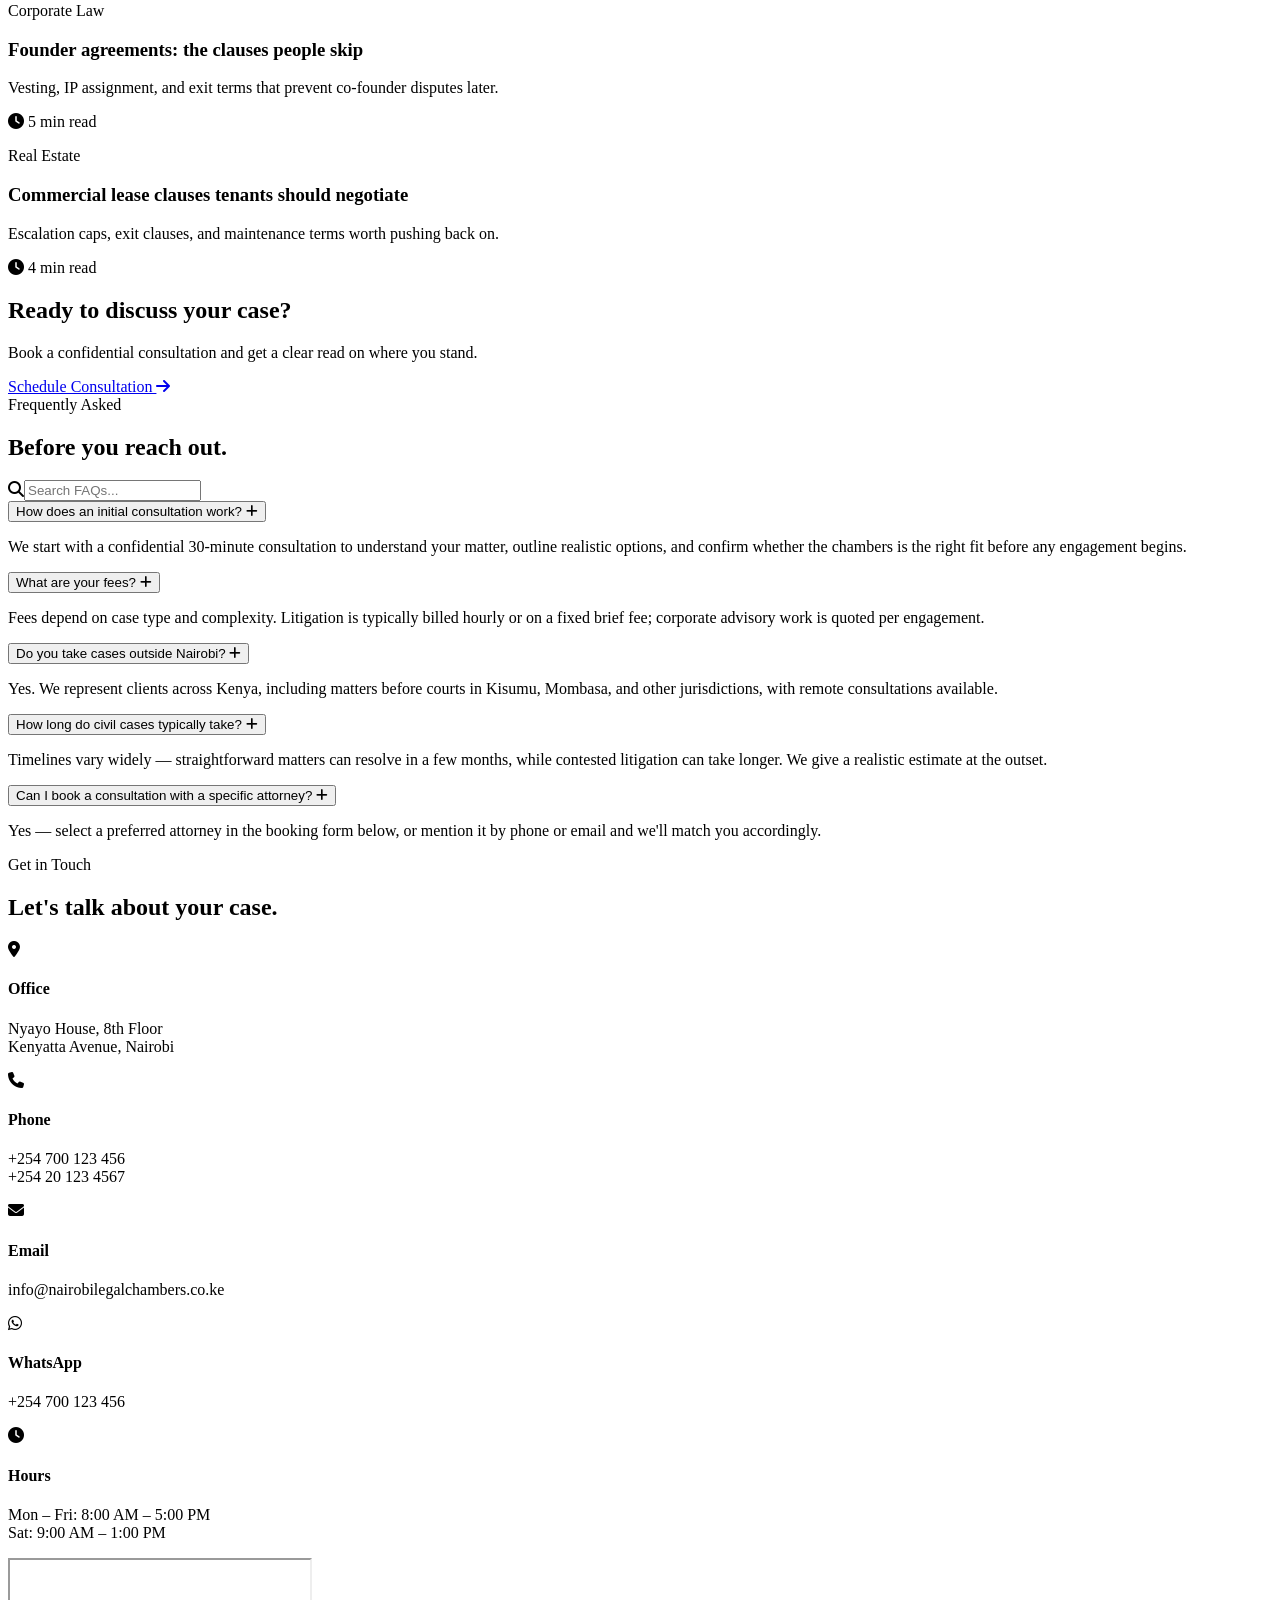
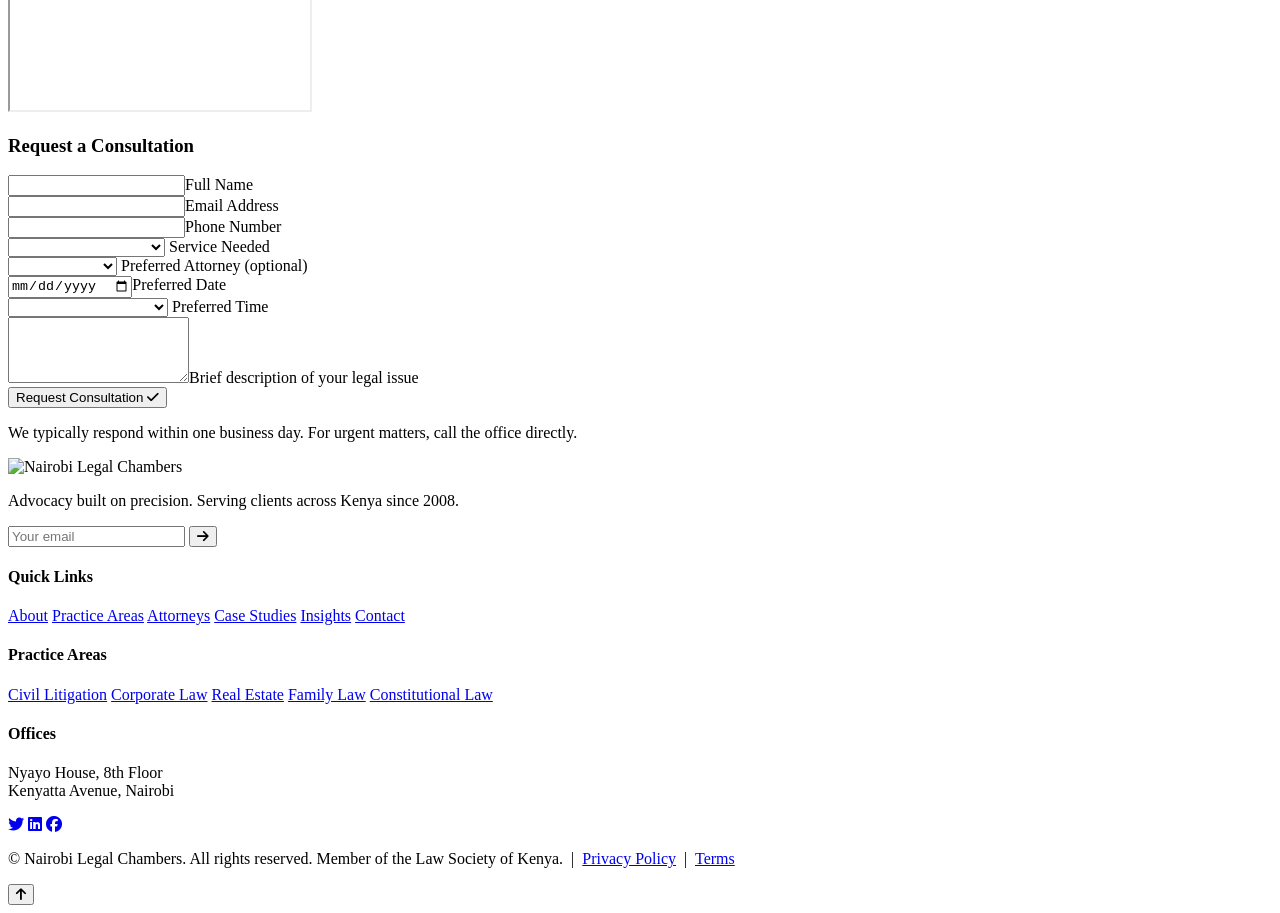
==== commit bba22370: "home page ui" ====
--- a/index.html
+++ b/index.html
@@ -13,16 +13,62 @@
 <link rel="stylesheet" href="https://cdnjs.cloudflare.com/ajax/libs/font-awesome/6.4.0/css/all.min.css">
 <link rel="stylesheet" href="style.css">
 <link rel="icon" type="image/png" href="logo.png">
-<link rel="canonical" href="https://example.com/index.html">
 </head>
-<body data-page="home">
+<body>
 
 <div class="scroll-progress" id="scrollProgress"></div>
 <div class="loader" id="loader"><div class="loader-mark"><img src="logo.png" alt=""></div></div>
 
-<div id="nav-placeholder"></div>
-
-<!-- Hero -->
+<!-- ============ NAV ============ -->
+<nav class="navbar" id="navbar">
+  <div class="container nav-container">
+    <a href="#home" class="brand">
+      <img src="logo.png" alt="Nairobi Legal Chambers" class="brand-mark">
+      <span class="brand-text"><strong>NAIROBI</strong>LEGAL<em>CHAMBERS</em></span>
+    </a>
+
+    <div class="nav-center">
+      <ul class="nav-links" id="navLinks">
+        <li><a href="#about" class="nav-link" data-section="about">About</a></li>
+        <li><a href="#practice" class="nav-link" data-section="practice">Practice Areas</a></li>
+        <li class="nav-dropdown" id="workDropdown">
+          <button class="nav-link dropdown-trigger" id="dropdownTrigger" aria-haspopup="true" aria-expanded="false">
+            Work <i class="fas fa-chevron-down"></i>
+          </button>
+          <div class="dropdown-panel">
+            <a href="#attorneys" class="dropdown-item" data-section="attorneys">
+              <i class="fas fa-user-tie"></i>
+              <span><strong>Attorneys</strong><small>Meet the team</small></span>
+            </a>
+            <a href="#cases" class="dropdown-item" data-section="cases">
+              <i class="fas fa-scale-balanced"></i>
+              <span><strong>Case Studies</strong><small>Outcomes on record</small></span>
+            </a>
+            <a href="#insights" class="dropdown-item" data-section="insights">
+              <i class="fas fa-lightbulb"></i>
+              <span><strong>Insights</strong><small>Articles &amp; notes</small></span>
+            </a>
+          </div>
+        </li>
+        <li><a href="#contact" class="nav-link" data-section="contact">Contact</a></li>
+        <span class="nav-indicator" id="navIndicator"></span>
+      </ul>
+    </div>
+
+    <div class="nav-actions">
+      <button class="theme-toggle" id="themeToggle" aria-label="Toggle dark or light theme">
+        <i class="fas fa-sun"></i>
+        <i class="fas fa-moon"></i>
+      </button>
+      <a href="#book" class="btn btn-primary btn-sm nav-cta">Book Consultation</a>
+      <button class="menu-toggle" id="menuToggle" aria-label="Toggle menu">
+        <span></span><span></span><span></span>
+      </button>
+    </div>
+  </div>
+</nav>
+
+<!-- ============ HERO ============ -->
 <section class="hero" id="home">
   <div class="hero-ledger" aria-hidden="true"></div>
   <div class="hero-glow" aria-hidden="true"></div>
@@ -32,8 +78,8 @@
       <h1>Legal Excellence<br>Built on <span class="text-accent">Trust.</span></h1>
       <p class="hero-lede">Exceptional legal representation across Kenyan courts — grounded in evidence, argued with clarity, and measured by outcomes. Led by Advocate John Mwangi, admitted to the Kenyan Bar in 2008.</p>
       <div class="hero-buttons">
-        <a href="contact.html#book" class="btn btn-primary btn-lg magnetic">Schedule Consultation <i class="fas fa-arrow-right"></i></a>
-        <a href="practice-areas.html" class="btn btn-ghost btn-lg magnetic">View Practice Areas</a>
+        <a href="#book" class="btn btn-primary btn-lg magnetic">Schedule Consultation <i class="fas fa-arrow-right"></i></a>
+        <a href="#practice" class="btn btn-ghost btn-lg magnetic">View Practice Areas</a>
       </div>
     </div>
     <div class="hero-panel" data-reveal data-reveal-delay="1">
@@ -47,26 +93,182 @@
       </div>
     </div>
   </div>
-  <a href="#preview" class="scroll-cue" aria-label="Scroll to content"><span></span></a>
-</section>
-
-<!-- Practice Areas Preview -->
-<section class="section practice" id="preview">
-  <div class="container">
-    <div class="section-head" data-reveal>
-      <span class="eyebrow">Practice Areas</span>
-      <h2>Where the chambers practice.</h2>
-    </div>
+  <a href="#about" class="scroll-cue" aria-label="Scroll to content"><span></span></a>
+</section>
+
+<!-- ============ ABOUT ============ -->
+<section class="section about-history" id="about">
+  <div class="container about-grid">
+    <div class="about-text" data-reveal>
+      <span class="eyebrow">About Us</span>
+      <h2>Fifteen years arguing<br>the record straight.</h2>
+      <p>Nairobi Legal Chambers was founded in 2008 by Advocate John Mwangi following his admission to the Kenyan Bar. What began as a sole practice focused on civil litigation has grown into a chambers of five advocates handling corporate, constitutional, and real estate matters across Kenya.</p>
+      <p>The chambers' philosophy has stayed constant: prepare rigorously, communicate plainly, and let the strength of the argument — not theatrics — carry the case.</p>
+      <div class="quali-list">
+        <div class="quali-item"><i class="fas fa-graduation-cap"></i><span>University of Nairobi, LLB</span></div>
+        <div class="quali-item"><i class="fas fa-scroll"></i><span>Kenya School of Law, Bar Admission</span></div>
+        <div class="quali-item"><i class="fas fa-scale-balanced"></i><span>Member, Law Society of Kenya</span></div>
+      </div>
+    </div>
+    <div class="timeline" data-reveal data-reveal-delay="1">
+      <div class="timeline-item"><div class="timeline-dot"></div><span class="timeline-date">2020 — Present</span><h4>Chambers Expansion</h4><p>Grew to a five-advocate practice, adding dedicated corporate and family law associates.</p></div>
+      <div class="timeline-item"><div class="timeline-dot"></div><span class="timeline-date">2014 — 2020</span><h4>Corporate Practice Established</h4><p>Built a corporate advisory arm serving SMEs and mid-sized companies across Nairobi.</p></div>
+      <div class="timeline-item"><div class="timeline-dot"></div><span class="timeline-date">2008</span><h4>Chambers Founded</h4><p>Advocate John Mwangi opens Nairobi Legal Chambers focused on civil litigation.</p></div>
+    </div>
+  </div>
+</section>
+
+<section class="section values">
+  <div class="container">
+    <div class="section-head light" data-reveal><span class="eyebrow">What Guides Us</span><h2>Mission, vision, values.</h2></div>
+    <div class="values-grid">
+      <div class="value-card" data-reveal><i class="fas fa-bullseye"></i><h3>Mission</h3><p>To provide clear, rigorous, and accessible legal representation that protects our clients' rights and interests at every stage.</p></div>
+      <div class="value-card" data-reveal data-reveal-delay="1"><i class="fas fa-eye"></i><h3>Vision</h3><p>To be Kenya's most trusted independent chambers for civil, corporate, and constitutional advocacy.</p></div>
+      <div class="value-card" data-reveal data-reveal-delay="2"><i class="fas fa-compass"></i><h3>Values</h3><p>Integrity, precision, transparency, and a client-first approach to every engagement, regardless of case size.</p></div>
+    </div>
+  </div>
+</section>
+
+<!-- ============ PRACTICE AREAS ============ -->
+<section class="section practice" id="practice">
+  <div class="container">
+    <div class="section-head" data-reveal><span class="eyebrow">Practice Areas</span><h2>Ten disciplines, one standard of rigor.</h2></div>
     <div class="practice-grid">
-      <article class="practice-card" data-reveal><div class="practice-num">01</div><i class="fas fa-gavel"></i><h3>Civil Litigation</h3><p class="practice-summary">Contract disputes and personal injury claims before Kenyan courts.</p></article>
-      <article class="practice-card" data-reveal data-reveal-delay="1"><div class="practice-num">02</div><i class="fas fa-building-columns"></i><h3>Corporate Law</h3><p class="practice-summary">Formation, compliance, and governance advisory for businesses.</p></article>
-      <article class="practice-card" data-reveal data-reveal-delay="2"><div class="practice-num">03</div><i class="fas fa-house-lock"></i><h3>Real Estate Law</h3><p class="practice-summary">Title verification, leases, and land dispute resolution.</p></article>
-    </div>
-    <div class="center-cta" data-reveal><a href="practice-areas.html" class="btn btn-ghost">See all practice areas <i class="fas fa-arrow-right"></i></a></div>
-  </div>
-</section>
-
-<!-- Testimonials -->
+      <article class="practice-card" data-reveal><div class="practice-num">01</div><i class="fas fa-gavel"></i><h3>Civil Litigation</h3><p class="practice-summary">Contract disputes and personal injury claims before Kenyan courts.</p><p class="practice-detail">From pre-trial negotiation to appeal, we manage the full lifecycle of a civil claim before the High Court.</p></article>
+      <article class="practice-card" data-reveal data-reveal-delay="1"><div class="practice-num">02</div><i class="fas fa-building-columns"></i><h3>Corporate Law</h3><p class="practice-summary">Formation, compliance, and governance advisory for businesses.</p><p class="practice-detail">We structure companies, draft shareholder agreements, and keep boards compliant with Kenyan corporate law.</p></article>
+      <article class="practice-card" data-reveal data-reveal-delay="2"><div class="practice-num">03</div><i class="fas fa-house-lock"></i><h3>Real Estate Law</h3><p class="practice-summary">Title verification, leases, and land dispute resolution.</p><p class="practice-detail">Title searches, lease drafting, and representation before the Environment and Land Court.</p></article>
+      <article class="practice-card" data-reveal><div class="practice-num">04</div><i class="fas fa-people-roof"></i><h3>Family Law</h3><p class="practice-summary">Divorce, custody, adoption, and matrimonial property matters.</p><p class="practice-detail">Handled with discretion — mediation-first where possible, courtroom-ready where necessary.</p></article>
+      <article class="practice-card" data-reveal data-reveal-delay="1"><div class="practice-num">05</div><i class="fas fa-briefcase"></i><h3>Employment Law</h3><p class="practice-summary">Wrongful termination, contracts, and workplace disputes.</p><p class="practice-detail">Advisory for employers and employees on contracts, discipline, and tribunal representation.</p></article>
+      <article class="practice-card" data-reveal data-reveal-delay="2"><div class="practice-num">06</div><i class="fas fa-user-shield"></i><h3>Criminal Defense</h3><p class="practice-summary">Representation before magistrate and high courts.</p><p class="practice-detail">From bail applications to trial defense, protecting the rights of the accused at every stage.</p></article>
+      <article class="practice-card" data-reveal><div class="practice-num">07</div><i class="fas fa-file-signature"></i><h3>Constitutional Law</h3><p class="practice-summary">Protection of constitutional rights and judicial review.</p><p class="practice-detail">Human rights advocacy and judicial review petitions before Kenya's constitutional courts.</p></article>
+      <article class="practice-card" data-reveal data-reveal-delay="1"><div class="practice-num">08</div><i class="fas fa-passport"></i><h3>Immigration Law</h3><p class="practice-summary">Work permits, residency, and visa matters.</p><p class="practice-detail">Guidance through Kenyan immigration procedures for individuals and relocating companies.</p></article>
+      <article class="practice-card" data-reveal data-reveal-delay="2"><div class="practice-num">09</div><i class="fas fa-lightbulb"></i><h3>Intellectual Property</h3><p class="practice-summary">Trademark, copyright, and licensing matters.</p><p class="practice-detail">Registration, enforcement, and licensing advisory to protect brands and creative work.</p></article>
+      <article class="practice-card" data-reveal><div class="practice-num">10</div><i class="fas fa-rocket"></i><h3>Startup Legal Services</h3><p class="practice-summary">Incorporation, founder agreements, early-stage compliance.</p><p class="practice-detail">Fixed-fee packages to get new companies incorporated, compliant, and investor-ready.</p></article>
+    </div>
+  </div>
+</section>
+
+<!-- ============ ATTORNEYS ============ -->
+<section class="section attorneys" id="attorneys">
+  <div class="container">
+    <div class="section-head" data-reveal><span class="eyebrow">Our Attorneys</span><h2>Advocates you can put your case in front of.</h2></div>
+    <div class="attorney-list">
+      <article class="attorney-card" data-reveal>
+        <div class="attorney-avatar"><i class="fas fa-user-tie"></i></div>
+        <div class="attorney-body">
+          <h3>John Mwangi</h3><span class="attorney-title">Principal Advocate · LLB, LLM</span>
+          <p>Fifteen years in Kenyan courts, specializing in civil litigation, corporate law, and constitutional matters. Admitted to the Kenyan Bar in 2008.</p>
+          <div class="attorney-meta">
+            <span><i class="fas fa-graduation-cap"></i> University of Nairobi, LLB · LLM Commercial Law</span>
+            <span><i class="fas fa-language"></i> English, Kiswahili</span>
+            <span><i class="fas fa-book"></i> Author, "Civil Procedure in Practice" (2019)</span>
+          </div>
+          <a href="#book" class="btn btn-primary btn-sm">Book Consultation</a>
+        </div>
+      </article>
+      <article class="attorney-card" data-reveal data-reveal-delay="1">
+        <div class="attorney-avatar"><i class="fas fa-user-tie"></i></div>
+        <div class="attorney-body">
+          <h3>Amina Hassan</h3><span class="attorney-title">Senior Associate · LLB</span>
+          <p>Corporate advisory specialist handling formation, compliance, and commercial contracts for SMEs and growing companies.</p>
+          <div class="attorney-meta">
+            <span><i class="fas fa-graduation-cap"></i> Strathmore University, LLB</span>
+            <span><i class="fas fa-language"></i> English, Kiswahili, Somali</span>
+            <span><i class="fas fa-award"></i> 8 years corporate advisory experience</span>
+          </div>
+          <a href="#book" class="btn btn-primary btn-sm">Book Consultation</a>
+        </div>
+      </article>
+      <article class="attorney-card" data-reveal data-reveal-delay="2">
+        <div class="attorney-avatar"><i class="fas fa-user-tie"></i></div>
+        <div class="attorney-body">
+          <h3>Peter Otieno</h3><span class="attorney-title">Associate, Real Estate · LLB</span>
+          <p>Focused on title verification, lease agreements, and land dispute resolution before the Environment and Land Court.</p>
+          <div class="attorney-meta">
+            <span><i class="fas fa-graduation-cap"></i> University of Nairobi, LLB</span>
+            <span><i class="fas fa-language"></i> English, Kiswahili, Dholuo</span>
+            <span><i class="fas fa-award"></i> 6 years in property law</span>
+          </div>
+          <a href="#book" class="btn btn-primary btn-sm">Book Consultation</a>
+        </div>
+      </article>
+      <article class="attorney-card" data-reveal>
+        <div class="attorney-avatar"><i class="fas fa-user-tie"></i></div>
+        <div class="attorney-body">
+          <h3>Faith Njeri</h3><span class="attorney-title">Associate, Family Law · LLB</span>
+          <p>Handles divorce, custody, adoption, and matrimonial property matters with a mediation-first approach.</p>
+          <div class="attorney-meta">
+            <span><i class="fas fa-graduation-cap"></i> Kenyatta University, LLB</span>
+            <span><i class="fas fa-language"></i> English, Kiswahili</span>
+            <span><i class="fas fa-award"></i> Accredited mediator, LSK</span>
+          </div>
+          <a href="#book" class="btn btn-primary btn-sm">Book Consultation</a>
+        </div>
+      </article>
+    </div>
+  </div>
+</section>
+
+<!-- ============ CASE STUDIES ============ -->
+<section class="section results" id="cases">
+  <div class="container">
+    <div class="section-head light" data-reveal><span class="eyebrow">Case Studies</span><h2>Outcomes on the record.</h2></div>
+    <div class="filter-bar" data-reveal>
+      <button class="filter-btn active" data-filter="all">All</button>
+      <button class="filter-btn" data-filter="corporate">Corporate</button>
+      <button class="filter-btn" data-filter="real-estate">Real Estate</button>
+      <button class="filter-btn" data-filter="constitutional">Constitutional</button>
+      <button class="filter-btn" data-filter="family">Family</button>
+    </div>
+    <div class="results-grid results-grid-full" id="caseGrid">
+      <div class="result-card" data-category="corporate" data-reveal>
+        <span class="result-tag">Corporate</span><h3>Contract Dispute Settlement</h3>
+        <p><strong>Challenge:</strong> A Nairobi tech firm faced breach of contract from a former hardware supplier.</p>
+        <p><strong>Strategy:</strong> Structured negotiation backed by a filed civil suit, using discovery for leverage.</p>
+        <p><strong>Outcome:</strong> Full settlement reached within four months, avoiding a prolonged trial.</p>
+        <div class="result-metric"><span>KES 12M</span> recovered in settlement</div>
+      </div>
+      <div class="result-card" data-category="real-estate" data-reveal data-reveal-delay="1">
+        <span class="result-tag">Real Estate</span><h3>Land Title Dispute</h3>
+        <p><strong>Challenge:</strong> A decade-long ownership dispute over agricultural land in Kisumu.</p>
+        <p><strong>Strategy:</strong> Full chain-of-title investigation, petitioned the Environment and Land Court.</p>
+        <p><strong>Outcome:</strong> Court ruled in the client's favor, confirming full ownership rights.</p>
+        <div class="result-metric"><span>4 months</span> to resolution</div>
+      </div>
+      <div class="result-card" data-category="constitutional" data-reveal data-reveal-delay="2">
+        <span class="result-tag">Constitutional</span><h3>Judicial Review Petition</h3>
+        <p><strong>Challenge:</strong> A county directive threatened to shut down a client's licensed business.</p>
+        <p><strong>Strategy:</strong> Filed an urgent judicial review petition citing procedural violations.</p>
+        <p><strong>Outcome:</strong> High Court issued a unanimous ruling overturning the directive.</p>
+        <div class="result-metric"><span>Unanimous</span> ruling in client's favor</div>
+      </div>
+      <div class="result-card" data-category="family" data-reveal>
+        <span class="result-tag">Family</span><h3>Matrimonial Property Division</h3>
+        <p><strong>Challenge:</strong> A contested divorce involving jointly-owned business assets.</p>
+        <p><strong>Strategy:</strong> Negotiated a mediated settlement backed by forensic accounting.</p>
+        <p><strong>Outcome:</strong> Equitable division agreed without a contested court trial.</p>
+        <div class="result-metric"><span>6 weeks</span> to mediated agreement</div>
+      </div>
+      <div class="result-card" data-category="corporate" data-reveal data-reveal-delay="1">
+        <span class="result-tag">Corporate</span><h3>Startup Incorporation &amp; Investor Round</h3>
+        <p><strong>Challenge:</strong> An early-stage startup needed to incorporate before a tight investor deadline.</p>
+        <p><strong>Strategy:</strong> Fast-tracked incorporation, drafted founder and SAFE agreements in parallel.</p>
+        <p><strong>Outcome:</strong> Closed the round on schedule with clean cap table documentation.</p>
+        <div class="result-metric"><span>3 weeks</span> from kickoff to close</div>
+      </div>
+      <div class="result-card" data-category="real-estate" data-reveal data-reveal-delay="2">
+        <span class="result-tag">Real Estate</span><h3>Commercial Lease Renegotiation</h3>
+        <p><strong>Challenge:</strong> A retail tenant faced an unfavorable renewal with steep rent escalation.</p>
+        <p><strong>Strategy:</strong> Renegotiated terms directly, citing comparable market rates.</p>
+        <p><strong>Outcome:</strong> Secured renewal at a fixed escalation cap over five years.</p>
+        <div class="result-metric"><span>18%</span> reduction in proposed rent</div>
+      </div>
+    </div>
+    <p class="no-results" id="noResultsCases" hidden>No case studies match this filter.</p>
+  </div>
+</section>
+
+<!-- ============ TESTIMONIALS ============ -->
 <section class="section testimonials" id="testimonials">
   <div class="container">
     <div class="section-head" data-reveal><span class="eyebrow">Testimonials</span><h2>What clients say.</h2></div>
@@ -97,41 +299,192 @@
   </div>
 </section>
 
-<!-- Insights Preview -->
-<section class="section insights-preview">
-  <div class="container">
-    <div class="section-head" data-reveal><span class="eyebrow">Latest Insights</span><h2>Notes from the chambers.</h2></div>
-    <div class="insights-grid-preview">
-      <article class="insight-card" data-reveal>
+<!-- ============ INSIGHTS ============ -->
+<section class="section insights" id="insights">
+  <div class="container">
+    <div class="section-head" data-reveal><span class="eyebrow">Insights</span><h2>Notes from the chambers.</h2></div>
+    <div class="insights-toolbar" data-reveal>
+      <div class="search-field"><i class="fas fa-magnifying-glass"></i><input type="text" id="insightSearch" placeholder="Search articles..."></div>
+      <div class="filter-bar">
+        <button class="filter-btn active" data-filter="all">All</button>
+        <button class="filter-btn" data-filter="corporate">Corporate</button>
+        <button class="filter-btn" data-filter="real-estate">Real Estate</button>
+        <button class="filter-btn" data-filter="family">Family</button>
+        <button class="filter-btn" data-filter="constitutional">Constitutional</button>
+      </div>
+    </div>
+    <div class="insights-grid" id="insightsGrid">
+      <article class="insight-card featured" data-category="corporate" data-reveal>
         <span class="insight-category">Corporate Law</span>
         <h3>What the new Companies Act amendments mean for SMEs</h3>
-        <p class="insight-meta"><i class="fas fa-clock"></i> 6 min read</p>
-      </article>
-      <article class="insight-card" data-reveal data-reveal-delay="1">
-        <span class="insight-category">Real Estate</span>
-        <h3>Title verification: five checks before you sign</h3>
+        <p>A breakdown of the recent regulatory changes and what small business owners need to do to stay compliant this year.</p>
+        <p class="insight-meta"><i class="fas fa-clock"></i> 6 min read &nbsp;·&nbsp; Featured</p>
+      </article>
+      <article class="insight-card" data-category="real-estate" data-reveal data-reveal-delay="1">
+        <span class="insight-category">Real Estate</span><h3>Title verification: five checks before you sign</h3>
+        <p>The due diligence steps that catch most property disputes before they happen.</p>
         <p class="insight-meta"><i class="fas fa-clock"></i> 4 min read</p>
       </article>
-      <article class="insight-card" data-reveal data-reveal-delay="2">
-        <span class="insight-category">Family Law</span>
-        <h3>Understanding matrimonial property rights in Kenya</h3>
+      <article class="insight-card" data-category="family" data-reveal data-reveal-delay="2">
+        <span class="insight-category">Family Law</span><h3>Understanding matrimonial property rights in Kenya</h3>
+        <p>How contribution, not just title, determines division on divorce.</p>
         <p class="insight-meta"><i class="fas fa-clock"></i> 5 min read</p>
       </article>
-    </div>
-    <div class="center-cta" data-reveal><a href="insights.html" class="btn btn-ghost">Read all insights <i class="fas fa-arrow-right"></i></a></div>
-  </div>
-</section>
-
-<!-- Contact CTA -->
+      <article class="insight-card" data-category="constitutional" data-reveal>
+        <span class="insight-category">Constitutional Law</span><h3>When can you file a judicial review petition?</h3>
+        <p>The grounds courts actually accept, and how long the process realistically takes.</p>
+        <p class="insight-meta"><i class="fas fa-clock"></i> 7 min read</p>
+      </article>
+      <article class="insight-card" data-category="corporate" data-reveal data-reveal-delay="1">
+        <span class="insight-category">Corporate Law</span><h3>Founder agreements: the clauses people skip</h3>
+        <p>Vesting, IP assignment, and exit terms that prevent co-founder disputes later.</p>
+        <p class="insight-meta"><i class="fas fa-clock"></i> 5 min read</p>
+      </article>
+      <article class="insight-card" data-category="real-estate" data-reveal data-reveal-delay="2">
+        <span class="insight-category">Real Estate</span><h3>Commercial lease clauses tenants should negotiate</h3>
+        <p>Escalation caps, exit clauses, and maintenance terms worth pushing back on.</p>
+        <p class="insight-meta"><i class="fas fa-clock"></i> 4 min read</p>
+      </article>
+    </div>
+    <p class="no-results" id="noResultsInsights" hidden>No articles match your search.</p>
+  </div>
+</section>
+
+<!-- ============ CONTACT CTA BAND ============ -->
 <section class="section contact-cta">
   <div class="container cta-inner" data-reveal>
     <h2>Ready to discuss your case?</h2>
     <p>Book a confidential consultation and get a clear read on where you stand.</p>
-    <a href="contact.html#book" class="btn btn-primary btn-lg magnetic">Schedule Consultation <i class="fas fa-arrow-right"></i></a>
-  </div>
-</section>
-
-<div id="footer-placeholder"></div>
+    <a href="#book" class="btn btn-primary btn-lg magnetic">Schedule Consultation <i class="fas fa-arrow-right"></i></a>
+  </div>
+</section>
+
+<!-- ============ FAQ ============ -->
+<section class="section faq" id="faq">
+  <div class="container">
+    <div class="section-head" data-reveal><span class="eyebrow">Frequently Asked</span><h2>Before you reach out.</h2></div>
+    <div class="faq-search" data-reveal><i class="fas fa-magnifying-glass"></i><input type="text" id="faqSearch" placeholder="Search FAQs..."></div>
+    <div class="faq-list" data-reveal>
+      <div class="faq-item"><button class="faq-question">How does an initial consultation work? <i class="fas fa-plus"></i></button><div class="faq-answer"><p>We start with a confidential 30-minute consultation to understand your matter, outline realistic options, and confirm whether the chambers is the right fit before any engagement begins.</p></div></div>
+      <div class="faq-item"><button class="faq-question">What are your fees? <i class="fas fa-plus"></i></button><div class="faq-answer"><p>Fees depend on case type and complexity. Litigation is typically billed hourly or on a fixed brief fee; corporate advisory work is quoted per engagement.</p></div></div>
+      <div class="faq-item"><button class="faq-question">Do you take cases outside Nairobi? <i class="fas fa-plus"></i></button><div class="faq-answer"><p>Yes. We represent clients across Kenya, including matters before courts in Kisumu, Mombasa, and other jurisdictions, with remote consultations available.</p></div></div>
+      <div class="faq-item"><button class="faq-question">How long do civil cases typically take? <i class="fas fa-plus"></i></button><div class="faq-answer"><p>Timelines vary widely — straightforward matters can resolve in a few months, while contested litigation can take longer. We give a realistic estimate at the outset.</p></div></div>
+      <div class="faq-item"><button class="faq-question">Can I book a consultation with a specific attorney? <i class="fas fa-plus"></i></button><div class="faq-answer"><p>Yes — select a preferred attorney in the booking form below, or mention it by phone or email and we'll match you accordingly.</p></div></div>
+    </div>
+  </div>
+</section>
+
+<!-- ============ CONTACT ============ -->
+<section class="section contact" id="contact">
+  <div class="container contact-grid">
+    <div class="contact-info" data-reveal>
+      <span class="eyebrow">Get in Touch</span>
+      <h2>Let's talk about your case.</h2>
+      <div class="contact-item"><i class="fas fa-location-dot"></i><div><h4>Office</h4><p>Nyayo House, 8th Floor<br>Kenyatta Avenue, Nairobi</p></div></div>
+      <div class="contact-item"><i class="fas fa-phone"></i><div><h4>Phone</h4><p>+254 700 123 456<br>+254 20 123 4567</p></div></div>
+      <div class="contact-item"><i class="fas fa-envelope"></i><div><h4>Email</h4><p>info@nairobilegalchambers.co.ke</p></div></div>
+      <div class="contact-item"><i class="fab fa-whatsapp"></i><div><h4>WhatsApp</h4><p>+254 700 123 456</p></div></div>
+      <div class="contact-item"><i class="fas fa-clock"></i><div><h4>Hours</h4><p>Mon – Fri: 8:00 AM – 5:00 PM<br>Sat: 9:00 AM – 1:00 PM</p></div></div>
+      <div class="map-embed"><iframe title="Office location map" src="https://maps.google.com/maps?q=Kenyatta%20Avenue%20Nairobi&t=&z=15&ie=UTF8&iwloc=&output=embed" loading="lazy"></iframe></div>
+    </div>
+
+    <form class="contact-form" id="consultationForm" data-reveal data-reveal-delay="1">
+      <h3 class="form-title" id="book">Request a Consultation</h3>
+      <div class="form-row">
+        <div class="form-field"><input type="text" id="name" required placeholder=" "><label for="name">Full Name</label></div>
+        <div class="form-field"><input type="email" id="email" required placeholder=" "><label for="email">Email Address</label></div>
+      </div>
+      <div class="form-row">
+        <div class="form-field"><input type="tel" id="phone" placeholder=" "><label for="phone">Phone Number</label></div>
+        <div class="form-field">
+          <select id="service" required>
+            <option value="" disabled selected></option>
+            <option value="civil">Civil Litigation</option>
+            <option value="corporate">Corporate Law</option>
+            <option value="real-estate">Real Estate Law</option>
+            <option value="family">Family Law</option>
+            <option value="constitutional">Constitutional Law</option>
+            <option value="mediation">Mediation &amp; Arbitration</option>
+          </select>
+          <label for="service">Service Needed</label>
+        </div>
+      </div>
+      <div class="form-row">
+        <div class="form-field">
+          <select id="attorney">
+            <option value="" disabled selected></option>
+            <option value="mwangi">John Mwangi</option>
+            <option value="hassan">Amina Hassan</option>
+            <option value="otieno">Peter Otieno</option>
+            <option value="njeri">Faith Njeri</option>
+          </select>
+          <label for="attorney">Preferred Attorney (optional)</label>
+        </div>
+        <div class="form-field"><input type="date" id="preferredDate" placeholder=" "><label for="preferredDate">Preferred Date</label></div>
+      </div>
+      <div class="form-field">
+        <select id="preferredTime">
+          <option value="" disabled selected></option>
+          <option value="morning">Morning (8:00 – 11:00)</option>
+          <option value="midday">Midday (11:00 – 2:00)</option>
+          <option value="afternoon">Afternoon (2:00 – 5:00)</option>
+        </select>
+        <label for="preferredTime">Preferred Time</label>
+      </div>
+      <div class="form-field"><textarea id="message" rows="4" required placeholder=" "></textarea><label for="message">Brief description of your legal issue</label></div>
+      <button type="submit" class="btn btn-primary btn-lg" id="submitBtn">
+        <span class="btn-label">Request Consultation</span>
+        <i class="fas fa-check btn-check"></i>
+      </button>
+      <p class="form-note">We typically respond within one business day. For urgent matters, call the office directly.</p>
+    </form>
+  </div>
+</section>
+
+<!-- ============ FOOTER ============ -->
+<footer class="footer">
+  <div class="container footer-grid">
+    <div class="footer-brand">
+      <img src="logo.png" alt="Nairobi Legal Chambers">
+      <p>Advocacy built on precision. Serving clients across Kenya since 2008.</p>
+      <form class="newsletter-form" id="newsletterForm">
+        <input type="email" placeholder="Your email" required aria-label="Email for newsletter">
+        <button type="submit" aria-label="Subscribe"><i class="fas fa-arrow-right"></i></button>
+      </form>
+    </div>
+    <div class="footer-col">
+      <h4>Quick Links</h4>
+      <a href="#about">About</a>
+      <a href="#practice">Practice Areas</a>
+      <a href="#attorneys">Attorneys</a>
+      <a href="#cases">Case Studies</a>
+      <a href="#insights">Insights</a>
+      <a href="#contact">Contact</a>
+    </div>
+    <div class="footer-col">
+      <h4>Practice Areas</h4>
+      <a href="#practice">Civil Litigation</a>
+      <a href="#practice">Corporate Law</a>
+      <a href="#practice">Real Estate</a>
+      <a href="#practice">Family Law</a>
+      <a href="#practice">Constitutional Law</a>
+    </div>
+    <div class="footer-col">
+      <h4>Offices</h4>
+      <p class="footer-office">Nyayo House, 8th Floor<br>Kenyatta Avenue, Nairobi</p>
+      <div class="social-icons">
+        <a href="#" aria-label="Twitter"><i class="fab fa-twitter"></i></a>
+        <a href="#" aria-label="LinkedIn"><i class="fab fa-linkedin"></i></a>
+        <a href="#" aria-label="Facebook"><i class="fab fa-facebook"></i></a>
+      </div>
+    </div>
+  </div>
+  <div class="footer-bottom">
+    <p>&copy; <span id="year"></span> Nairobi Legal Chambers. All rights reserved. Member of the Law Society of Kenya. &nbsp;|&nbsp; <a href="#">Privacy Policy</a> &nbsp;|&nbsp; <a href="#">Terms</a></p>
+  </div>
+</footer>
+
+<button class="back-to-top" id="backToTop" aria-label="Back to top"><i class="fas fa-arrow-up"></i></button>
 
 <script src="script.js"></script>
 </body>
